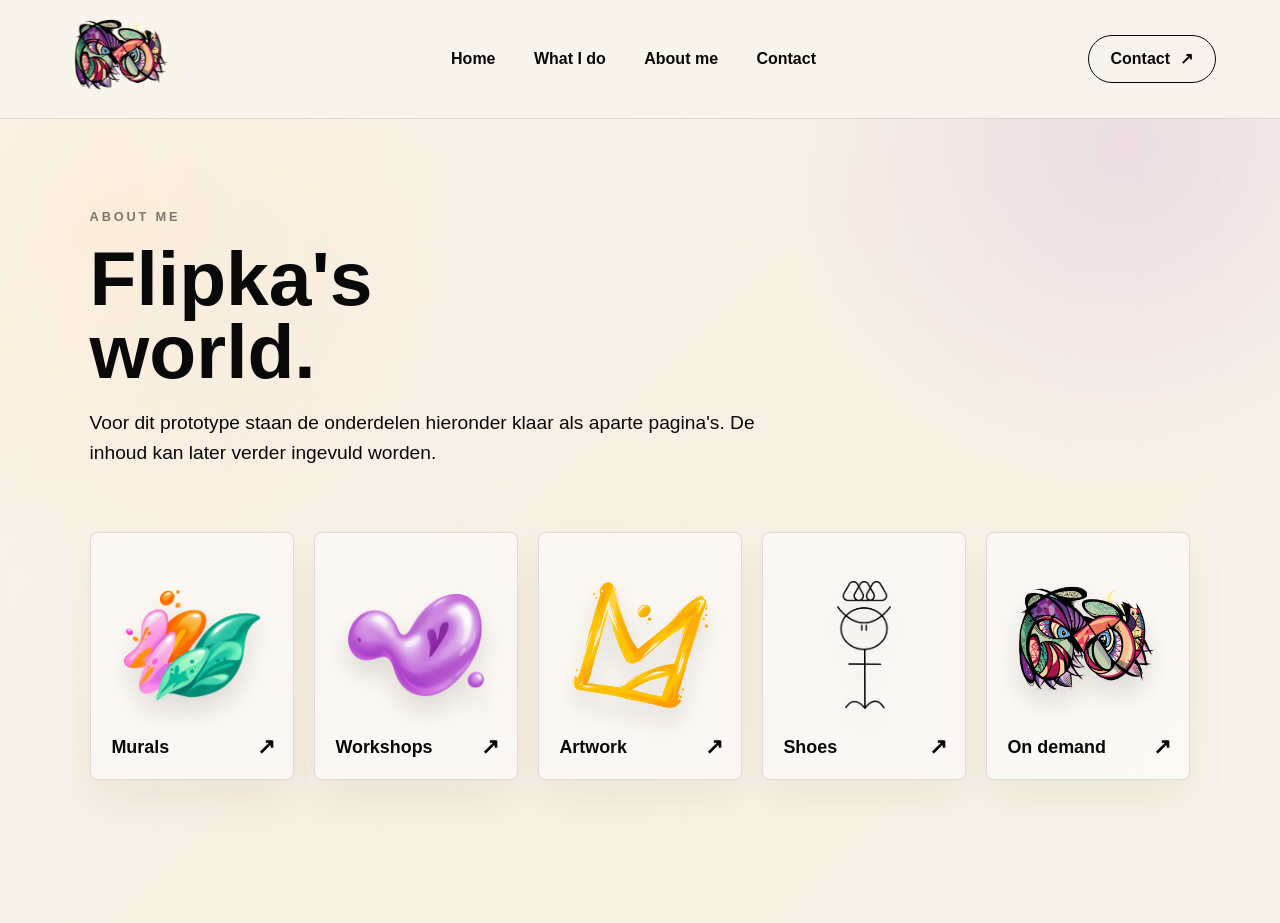
==== about-me.html @ d0bae4b6 "Add service prototype pages" ====
<!doctype html>
<html lang="en">
  <head>
    <meta charset="utf-8">
    <meta name="viewport" content="width=device-width, initial-scale=1">
    <title>About me | Flipka</title>
    <link rel="stylesheet" href="styles.css?v=20261005-header-scroll">
  </head>
  <body>
    <header class="site-header">
      <a class="brand" href="index.html" aria-label="Flipka home">
        <img src="assets/flipka-logo-color.png" alt="Flipka">
      </a>
      <button class="menu-toggle" type="button" aria-label="Open navigation" aria-expanded="false">
        <span></span>
        <span></span>
      </button>
      <nav class="main-nav" aria-label="Primary navigation">
        <a href="index.html">Home</a>
        <a href="what-i-do.html">What I do</a>
        <a href="about-me.html">About me</a>
        <a href="contact.html">Contact</a>
      </nav>
      <a class="header-cta" href="contact.html">Contact <span aria-hidden="true">↗</span></a>
    </header>

    <main class="subpage">
      <section class="subpage-hero">
        <p class="eyebrow">About me</p>
        <h1>Flipka's world.</h1>
        <p>Voor dit prototype staan de onderdelen hieronder klaar als aparte pagina's. De inhoud kan later verder ingevuld worden.</p>
      </section>

      <section class="link-grid" aria-label="Flipka pages">
        <a class="link-card" href="murals.html">
          <img src="assets/icon-murals-trim.png" alt="">
          <span>Murals</span>
          <b aria-hidden="true">↗</b>
        </a>
        <a class="link-card" href="workshops.html">
          <img src="assets/icon-workshops-trim.png" alt="">
          <span>Workshops</span>
          <b aria-hidden="true">↗</b>
        </a>
        <a class="link-card" href="artwork.html">
          <img src="assets/icon-artwork-trim.png" alt="">
          <span>Artwork</span>
          <b aria-hidden="true">↗</b>
        </a>
        <a class="link-card" href="shoes.html">
          <img src="assets/flipka-character.png" alt="">
          <span>Shoes</span>
          <b aria-hidden="true">↗</b>
        </a>
        <a class="link-card" href="on-demand.html">
          <img src="assets/flipka-artwork.png" alt="">
          <span>On demand</span>
          <b aria-hidden="true">↗</b>
        </a>
      </section>
    </main>

    <script src="script.js?v=20261005-header-scroll"></script>
  </body>
</html>
---- styles.css ----
:root {
  --ink: #090909;
  --paper: #f6efe4;
  --paper-strong: #fffaf1;
  --line: rgba(9, 9, 9, 0.12);
  --blue: #0756d9;
  --pink: #ed2168;
  --purple: #a65dd4;
  --green: #13b792;
  --orange: #ff8a00;
  --yellow: #ffc400;
  --shadow: 0 24px 70px rgba(17, 12, 7, 0.14);
}

* {
  box-sizing: border-box;
}

html {
  scroll-behavior: smooth;
}

body {
  margin: 0;
  color: var(--ink);
  font-family: Inter, Arial, sans-serif;
  background:
    radial-gradient(circle at 8% 24%, rgba(255, 138, 0, 0.1), transparent 24rem),
    radial-gradient(circle at 88% 16%, rgba(166, 93, 212, 0.12), transparent 21rem),
    linear-gradient(135deg, #fbf7ee 0%, var(--paper) 48%, #f8f3e8 100%);
}

body::before {
  content: "";
  position: fixed;
  inset: 0;
  pointer-events: none;
  opacity: 0.42;
  background-image:
    linear-gradient(120deg, rgba(255, 255, 255, 0.68), transparent 32%),
    repeating-linear-gradient(90deg, rgba(9, 9, 9, 0.018) 0 1px, transparent 1px 76px);
  z-index: -1;
}

a {
  color: inherit;
  text-decoration: none;
}

img {
  display: block;
  max-width: 100%;
}

.site-header {
  position: sticky;
  top: 0;
  z-index: 20;
  display: grid;
  grid-template-columns: auto 1fr auto;
  align-items: center;
  gap: 2rem;
  padding: 1rem clamp(1rem, 5vw, 8rem);
  background: rgba(250, 245, 236, 0.88);
  border-bottom: 1px solid var(--line);
  backdrop-filter: blur(18px);
  will-change: padding, background, box-shadow;
  transition: padding 360ms cubic-bezier(0.22, 1, 0.36, 1), background 360ms ease, box-shadow 360ms ease;
}

.brand img {
  width: clamp(7rem, 9vw, 9.5rem);
  aspect-ratio: 4 / 3;
  object-fit: contain;
  transform-origin: left center;
  will-change: transform;
  transition: transform 360ms cubic-bezier(0.22, 1, 0.36, 1);
}

.site-header.is-scrolled {
  padding-top: 0.45rem;
  padding-bottom: 0.45rem;
  background: rgba(250, 245, 236, 0.94);
  box-shadow: 0 10px 35px rgba(9, 9, 9, 0.08);
}

.site-header.is-scrolled .brand img {
  transform: scale(0.68);
}

.main-nav {
  display: flex;
  justify-content: center;
  gap: clamp(1rem, 3vw, 3rem);
  font-weight: 600;
}

.main-nav a,
.header-cta {
  transition: transform 180ms ease, color 180ms ease, background 180ms ease;
}

.main-nav a:hover {
  color: var(--pink);
  transform: translateY(-1px);
}

.header-cta,
.button {
  display: inline-flex;
  align-items: center;
  justify-content: center;
  gap: 0.65rem;
  min-height: 3rem;
  padding: 0.85rem 1.35rem;
  border: 1px solid var(--ink);
  border-radius: 999px;
  font-weight: 700;
  line-height: 1;
}

.header-cta:hover,
.button:hover {
  transform: translateY(-2px);
}

.menu-toggle {
  display: none;
}

.hero {
  position: relative;
  display: grid;
  grid-template-columns: minmax(22rem, 0.82fr) minmax(28rem, 1.18fr);
  align-items: center;
  min-height: calc(100vh - 5.1rem);
  overflow: hidden;
  padding: clamp(2rem, 5vw, 5rem) clamp(1rem, 7vw, 8rem) clamp(3rem, 5vw, 5rem);
}

.hero::after {
  content: "";
  position: absolute;
  right: -8vw;
  bottom: -7vw;
  width: 38vw;
  height: 38vw;
  min-width: 19rem;
  min-height: 19rem;
  border: 1.4rem solid rgba(255, 255, 255, 0.72);
  border-left-color: transparent;
  border-radius: 50%;
  transform: rotate(24deg);
}

.hero-copy {
  position: relative;
  z-index: 2;
  max-width: 43rem;
}

.eyebrow {
  margin: 0 0 1.1rem;
  color: rgba(9, 9, 9, 0.52);
  font-size: 0.8rem;
  font-weight: 800;
  letter-spacing: 0.22em;
  text-transform: uppercase;
}

h1,
h2 {
  margin: 0;
  font-weight: 900;
  letter-spacing: 0;
  line-height: 0.96;
}

h1 {
  max-width: 16ch;
  font-size: clamp(3.8rem, 6vw, 6.25rem);
}

h2 {
  font-size: clamp(2.4rem, 4.3vw, 5rem);
}

.hero-text,
.section-intro p,
.newsletter p,
.site-footer p {
  font-size: clamp(1rem, 1.5vw, 1.25rem);
  line-height: 1.55;
}

.hero-text {
  max-width: 36rem;
  margin: 1.2rem 0 1.45rem;
}

.hero-actions {
  display: flex;
  flex-wrap: wrap;
  gap: 0.8rem;
}

.button-dark {
  color: white;
  background: var(--ink);
  box-shadow: 0 18px 32px rgba(9, 9, 9, 0.18);
}

.button-light {
  background: rgba(255, 255, 255, 0.64);
}

.hero-stage {
  position: relative;
  z-index: 1;
  min-height: min(45rem, 64vw);
}

.hero-photo {
  position: absolute;
  top: 50%;
  right: -8vw;
  width: min(62vw, 64rem);
  height: min(43vw, 42rem);
  object-fit: cover;
  object-position: 50% 45%;
  transform: translateY(-50%) rotate(-2deg);
  border-radius: 0.45rem;
  box-shadow: var(--shadow);
  clip-path: polygon(6% 0, 100% 0, 100% 95%, 0 100%, 0 12%);
}

.hero-art {
  position: absolute;
  right: min(6vw, 5rem);
  top: -1rem;
  width: clamp(9rem, 18vw, 20rem);
  filter: drop-shadow(0 18px 18px rgba(9, 9, 9, 0.13));
  transform: rotate(8deg);
}

.hero-badge {
  position: absolute;
  right: 2vw;
  bottom: 0;
  color: rgba(9, 9, 9, 0.16);
  font-size: clamp(2rem, 4vw, 4.5rem);
  font-weight: 900;
  line-height: 0.94;
  text-transform: uppercase;
  transform: rotate(-12deg);
}

.paint {
  position: absolute;
  z-index: 0;
  pointer-events: none;
  filter: saturate(1.1);
}

.paint-orange {
  left: -6rem;
  top: 38%;
  width: 13rem;
  height: 13rem;
  background: var(--orange);
  border-radius: 66% 34% 52% 48%;
  transform: rotate(28deg);
}

.paint-purple {
  right: 46%;
  top: 12%;
  width: 9rem;
  height: 6rem;
  background: radial-gradient(circle at 30% 30%, #ecc1ff, var(--purple) 64%);
  border-radius: 59% 41% 65% 35%;
  transform: rotate(-24deg);
  box-shadow: 1.2rem 4rem 0 -3rem var(--purple);
}

.paint-green {
  left: 1rem;
  bottom: 2rem;
  width: 16rem;
  height: 8rem;
  background: linear-gradient(135deg, #20d4ac, var(--green));
  border-radius: 80% 20% 100% 0;
  transform: rotate(15deg);
}

.services {
  display: grid;
  grid-template-columns: minmax(17rem, 0.72fr) 1fr;
  gap: clamp(2rem, 6vw, 6rem);
  padding: clamp(4rem, 8vw, 7rem) clamp(1rem, 7vw, 8rem);
}

.section-intro {
  max-width: 38rem;
}

.section-intro p {
  margin: 1.3rem 0 0;
}

.service-grid {
  display: grid;
  grid-template-columns: repeat(3, minmax(0, 1fr));
  gap: 1.5rem;
  align-items: end;
}

.service-card {
  position: relative;
  display: grid;
  grid-template-rows: 1fr auto;
  min-height: 17.5rem;
  padding: 1.6rem;
  overflow: hidden;
  background: rgba(255, 255, 255, 0.46);
  border: 1px solid var(--line);
  border-radius: 0.5rem;
  box-shadow: 0 20px 42px rgba(68, 44, 20, 0.06);
  transition: transform 180ms ease, box-shadow 180ms ease;
}

.service-card:hover {
  transform: translateY(-6px) rotate(-1deg);
  box-shadow: var(--shadow);
}

.service-card span:last-of-type {
  display: block;
  padding-right: 2rem;
  font-size: 1.28rem;
  font-weight: 900;
}

.service-card b {
  position: absolute;
  right: 1.35rem;
  bottom: 1.35rem;
  font-size: 1.55rem;
}

.card-art {
  display: block;
  align-self: center;
  justify-self: center;
  width: min(11rem, 88%);
  height: 9.4rem;
  object-fit: contain;
  filter: drop-shadow(0 16px 12px rgba(9, 9, 9, 0.12));
  transition: transform 180ms ease;
}

.service-card:hover .card-art {
  transform: rotate(-4deg) scale(1.05);
}

.portfolio-strip {
  display: grid;
  grid-template-columns: repeat(3, 1fr);
  gap: 1rem;
  padding: 0 clamp(1rem, 7vw, 8rem) clamp(4rem, 7vw, 6rem);
}

.portfolio-strip img {
  width: 100%;
  aspect-ratio: 1.25;
  object-fit: cover;
  border-radius: 0.5rem;
  box-shadow: 0 18px 45px rgba(9, 9, 9, 0.1);
}

.newsletter {
  position: relative;
  display: grid;
  grid-template-columns: auto 1fr auto;
  align-items: center;
  gap: clamp(1.5rem, 4vw, 4rem);
  margin: 0 clamp(1rem, 7vw, 8rem) clamp(4rem, 7vw, 7rem);
  padding: clamp(1.5rem, 4vw, 3rem);
  background: var(--ink);
  color: white;
  border-radius: 0.5rem;
  overflow: hidden;
}

.newsletter img {
  width: clamp(6.5rem, 12vw, 11rem);
}

.newsletter .eyebrow {
  color: rgba(255, 255, 255, 0.52);
}

.newsletter h2 {
  font-size: clamp(2rem, 3vw, 3.7rem);
}

.newsletter p {
  max-width: 42rem;
}

.newsletter .button {
  border-color: white;
  background: white;
  color: var(--ink);
}

.site-footer {
  display: grid;
  grid-template-columns: 1fr 1fr;
  gap: 2rem;
  padding: 2.2rem clamp(1rem, 7vw, 8rem);
  border-top: 1px solid var(--line);
}

.site-footer strong {
  font-size: 1.15rem;
}

.site-footer p {
  margin: 0.5rem 0 0;
}

.subpage {
  min-height: calc(100vh - 6rem);
  padding: clamp(3rem, 7vw, 7rem) clamp(1rem, 7vw, 8rem);
}

.subpage-hero {
  max-width: 54rem;
  margin-bottom: clamp(2rem, 5vw, 4rem);
}

.subpage-hero h1 {
  max-width: 12ch;
}

.subpage-hero p:last-child {
  max-width: 42rem;
  font-size: clamp(1rem, 1.5vw, 1.22rem);
  line-height: 1.55;
}

.link-grid {
  display: grid;
  grid-template-columns: repeat(5, minmax(0, 1fr));
  gap: 1.2rem;
}

.link-card {
  position: relative;
  display: grid;
  grid-template-rows: 1fr auto;
  min-height: 15.5rem;
  padding: 1.3rem;
  background: rgba(255, 255, 255, 0.52);
  border: 1px solid var(--line);
  border-radius: 0.5rem;
  box-shadow: 0 20px 42px rgba(68, 44, 20, 0.06);
  transition: transform 180ms ease, box-shadow 180ms ease;
}

.link-card:hover {
  transform: translateY(-5px);
  box-shadow: var(--shadow);
}

.link-card img {
  align-self: center;
  justify-self: center;
  width: min(9rem, 86%);
  height: 8rem;
  object-fit: contain;
  filter: drop-shadow(0 14px 12px rgba(9, 9, 9, 0.12));
}

.link-card span {
  display: block;
  padding-right: 2rem;
  font-size: 1.12rem;
  font-weight: 900;
}

.link-card b {
  position: absolute;
  right: 1.15rem;
  bottom: 1.15rem;
  font-size: 1.35rem;
}

.maintenance-page {
  min-height: 100vh;
  display: grid;
  place-items: center;
  padding: 1rem;
}

.maintenance-card {
  max-width: 42rem;
  padding: clamp(2rem, 6vw, 4rem);
  background: rgba(255, 255, 255, 0.68);
  border: 1px solid var(--line);
  border-radius: 0.5rem;
  box-shadow: var(--shadow);
  text-align: center;
}

.maintenance-card img {
  width: 12rem;
  aspect-ratio: 4 / 3;
  object-fit: contain;
  margin: 0 auto 2rem;
}

.maintenance-card h1 {
  max-width: none;
  font-size: clamp(3rem, 8vw, 6rem);
}

.maintenance-card p {
  font-size: 1.15rem;
  line-height: 1.55;
}

@media (max-width: 960px) {
  .site-header {
    grid-template-columns: auto auto;
  }

  .menu-toggle {
    display: inline-grid;
    gap: 0.35rem;
    justify-self: end;
    width: 3rem;
    height: 3rem;
    place-content: center;
    background: transparent;
    border: 1px solid var(--ink);
    border-radius: 50%;
  }

  .menu-toggle span {
    width: 1.15rem;
    height: 0.12rem;
    background: var(--ink);
  }

  .main-nav,
  .header-cta {
    display: none;
  }

  .site-header.nav-open .main-nav {
    display: grid;
    grid-column: 1 / -1;
    justify-content: stretch;
    gap: 0;
    padding-top: 1rem;
  }

  .site-header.nav-open .main-nav a {
    padding: 1rem 0;
    border-top: 1px solid var(--line);
  }

  .hero {
    grid-template-columns: 1fr;
    gap: 2rem;
    min-height: auto;
  }

  .hero-stage {
    min-height: 30rem;
  }

  .hero-photo {
    right: -3rem;
    width: calc(100vw - 2rem);
    height: 28rem;
  }

  .hero-art {
    left: 0;
    right: auto;
    top: -1rem;
  }

  .services {
    grid-template-columns: 1fr;
  }

  .service-grid,
  .link-grid,
  .portfolio-strip,
  .newsletter,
  .site-footer {
    grid-template-columns: 1fr;
  }
}

@media (max-width: 620px) {
  .hero {
    padding-top: 2.2rem;
  }

  h1 {
    font-size: clamp(3.3rem, 18vw, 4.8rem);
  }

  .hero-actions {
    align-items: stretch;
    flex-direction: column;
  }

  .button {
    width: 100%;
  }

  .hero-stage {
    min-height: 24rem;
  }

  .hero-photo {
    height: 22rem;
  }

  .hero-badge {
    display: none;
  }

  .service-grid {
    gap: 1rem;
  }

  .service-card {
    min-height: 13rem;
  }

  .link-card {
    min-height: 13rem;
  }
}
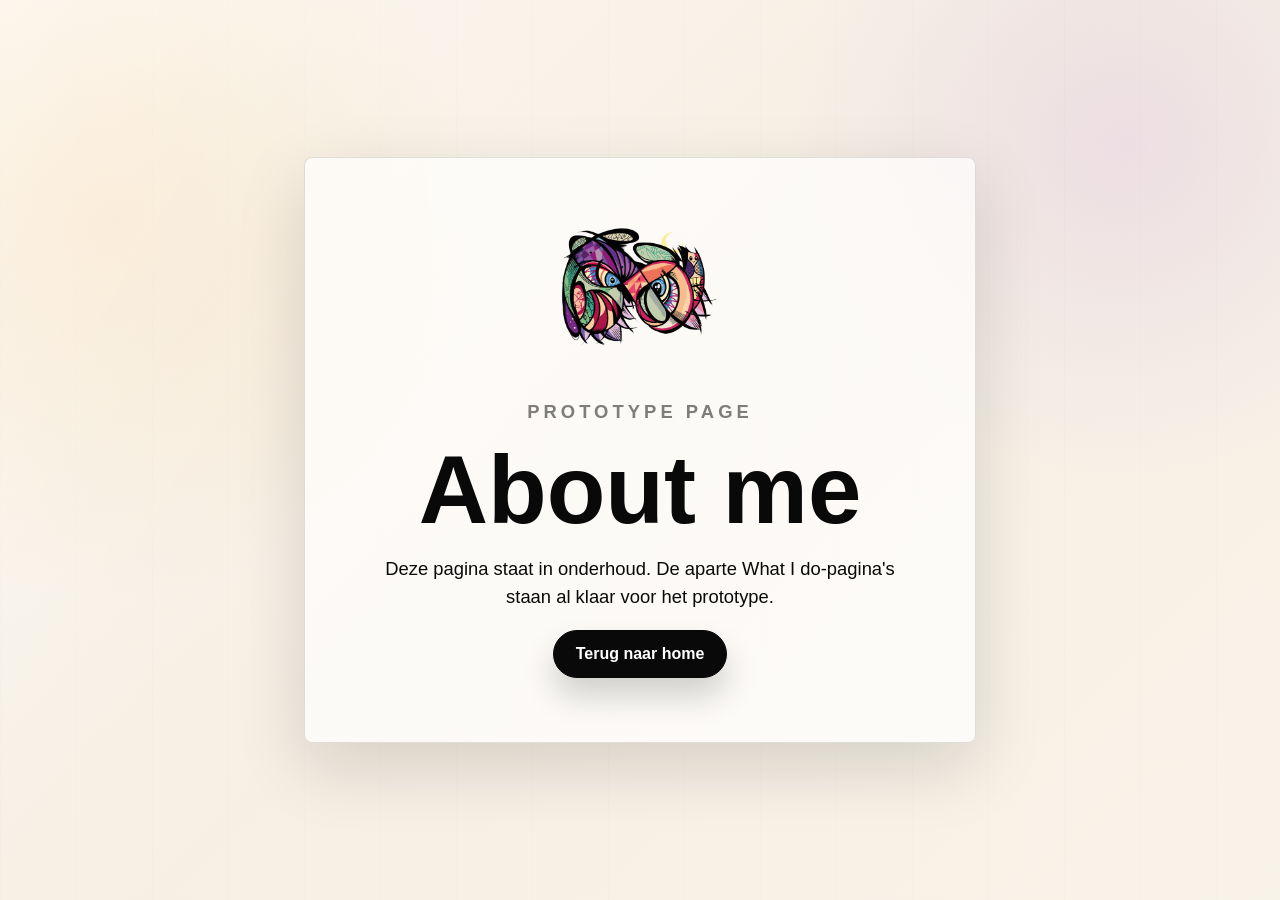
==== commit d15467cf: "Move service overview to What I do" ====
--- a/about-me.html
+++ b/about-me.html
@@ -6,60 +6,13 @@
     <title>About me | Flipka</title>
     <link rel="stylesheet" href="styles.css?v=20261005-header-scroll">
   </head>
-  <body>
-    <header class="site-header">
-      <a class="brand" href="index.html" aria-label="Flipka home">
-        <img src="assets/flipka-logo-color.png" alt="Flipka">
-      </a>
-      <button class="menu-toggle" type="button" aria-label="Open navigation" aria-expanded="false">
-        <span></span>
-        <span></span>
-      </button>
-      <nav class="main-nav" aria-label="Primary navigation">
-        <a href="index.html">Home</a>
-        <a href="what-i-do.html">What I do</a>
-        <a href="about-me.html">About me</a>
-        <a href="contact.html">Contact</a>
-      </nav>
-      <a class="header-cta" href="contact.html">Contact <span aria-hidden="true">↗</span></a>
-    </header>
-
-    <main class="subpage">
-      <section class="subpage-hero">
-        <p class="eyebrow">About me</p>
-        <h1>Flipka's world.</h1>
-        <p>Voor dit prototype staan de onderdelen hieronder klaar als aparte pagina's. De inhoud kan later verder ingevuld worden.</p>
-      </section>
-
-      <section class="link-grid" aria-label="Flipka pages">
-        <a class="link-card" href="murals.html">
-          <img src="assets/icon-murals-trim.png" alt="">
-          <span>Murals</span>
-          <b aria-hidden="true">↗</b>
-        </a>
-        <a class="link-card" href="workshops.html">
-          <img src="assets/icon-workshops-trim.png" alt="">
-          <span>Workshops</span>
-          <b aria-hidden="true">↗</b>
-        </a>
-        <a class="link-card" href="artwork.html">
-          <img src="assets/icon-artwork-trim.png" alt="">
-          <span>Artwork</span>
-          <b aria-hidden="true">↗</b>
-        </a>
-        <a class="link-card" href="shoes.html">
-          <img src="assets/flipka-character.png" alt="">
-          <span>Shoes</span>
-          <b aria-hidden="true">↗</b>
-        </a>
-        <a class="link-card" href="on-demand.html">
-          <img src="assets/flipka-artwork.png" alt="">
-          <span>On demand</span>
-          <b aria-hidden="true">↗</b>
-        </a>
-      </section>
+  <body class="maintenance-page">
+    <main class="maintenance-card">
+      <img src="assets/flipka-logo-color.png" alt="Flipka">
+      <p class="eyebrow">Prototype page</p>
+      <h1>About me</h1>
+      <p>Deze pagina staat in onderhoud. De aparte What I do-pagina's staan al klaar voor het prototype.</p>
+      <a class="button button-dark" href="index.html">Terug naar home</a>
     </main>
-
-    <script src="script.js?v=20261005-header-scroll"></script>
   </body>
 </html>
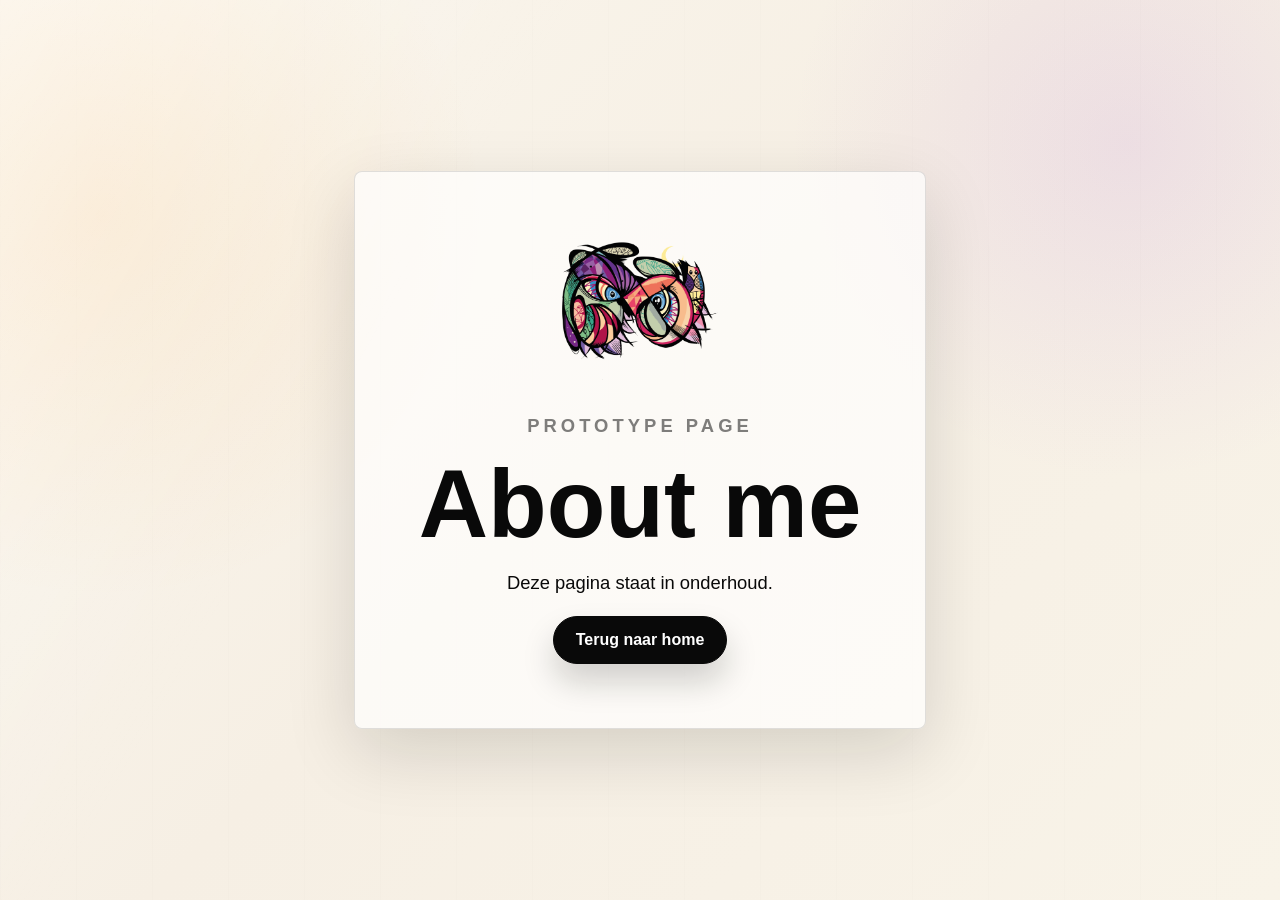
==== commit 92be4656: "Simplify About me maintenance copy" ====
--- a/about-me.html
+++ b/about-me.html
@@ -11,7 +11,7 @@
       <img src="assets/flipka-logo-color.png" alt="Flipka">
       <p class="eyebrow">Prototype page</p>
       <h1>About me</h1>
-      <p>Deze pagina staat in onderhoud. De aparte What I do-pagina's staan al klaar voor het prototype.</p>
+      <p>Deze pagina staat in onderhoud.</p>
       <a class="button button-dark" href="index.html">Terug naar home</a>
     </main>
   </body>
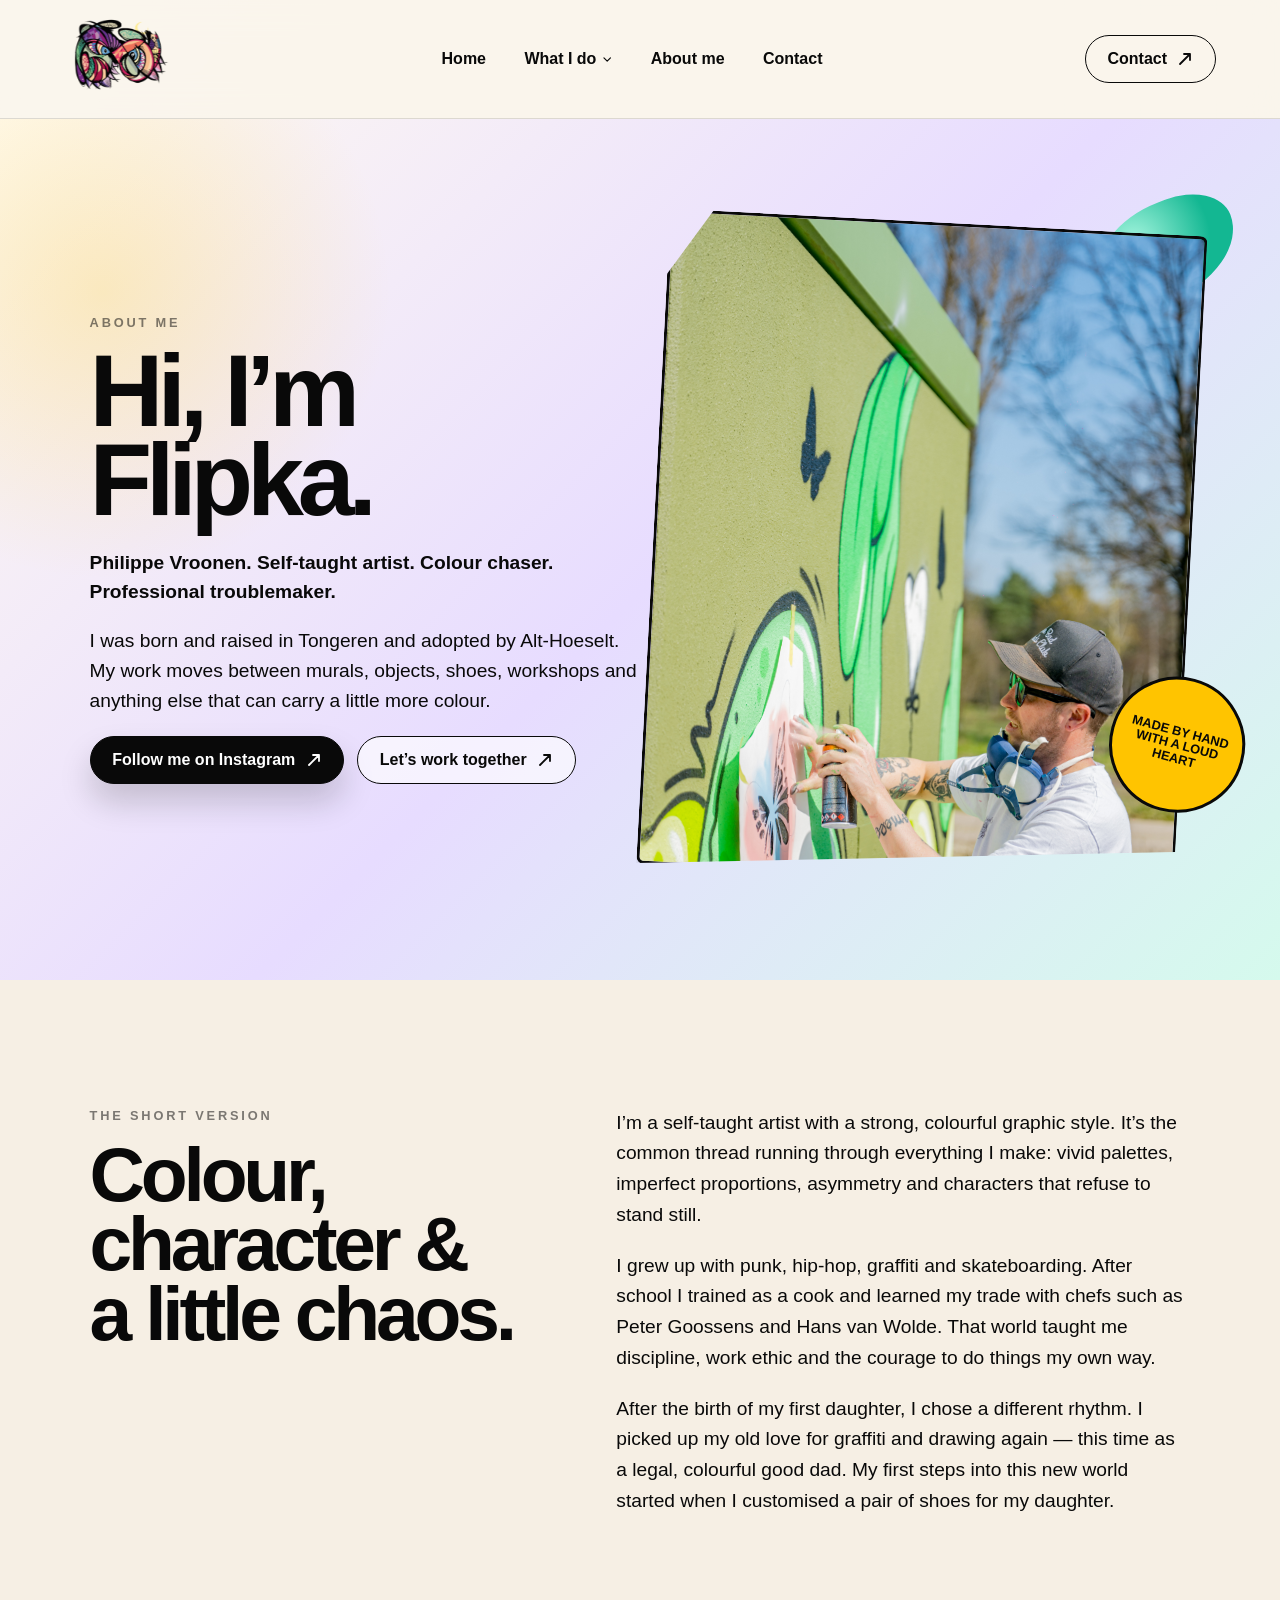
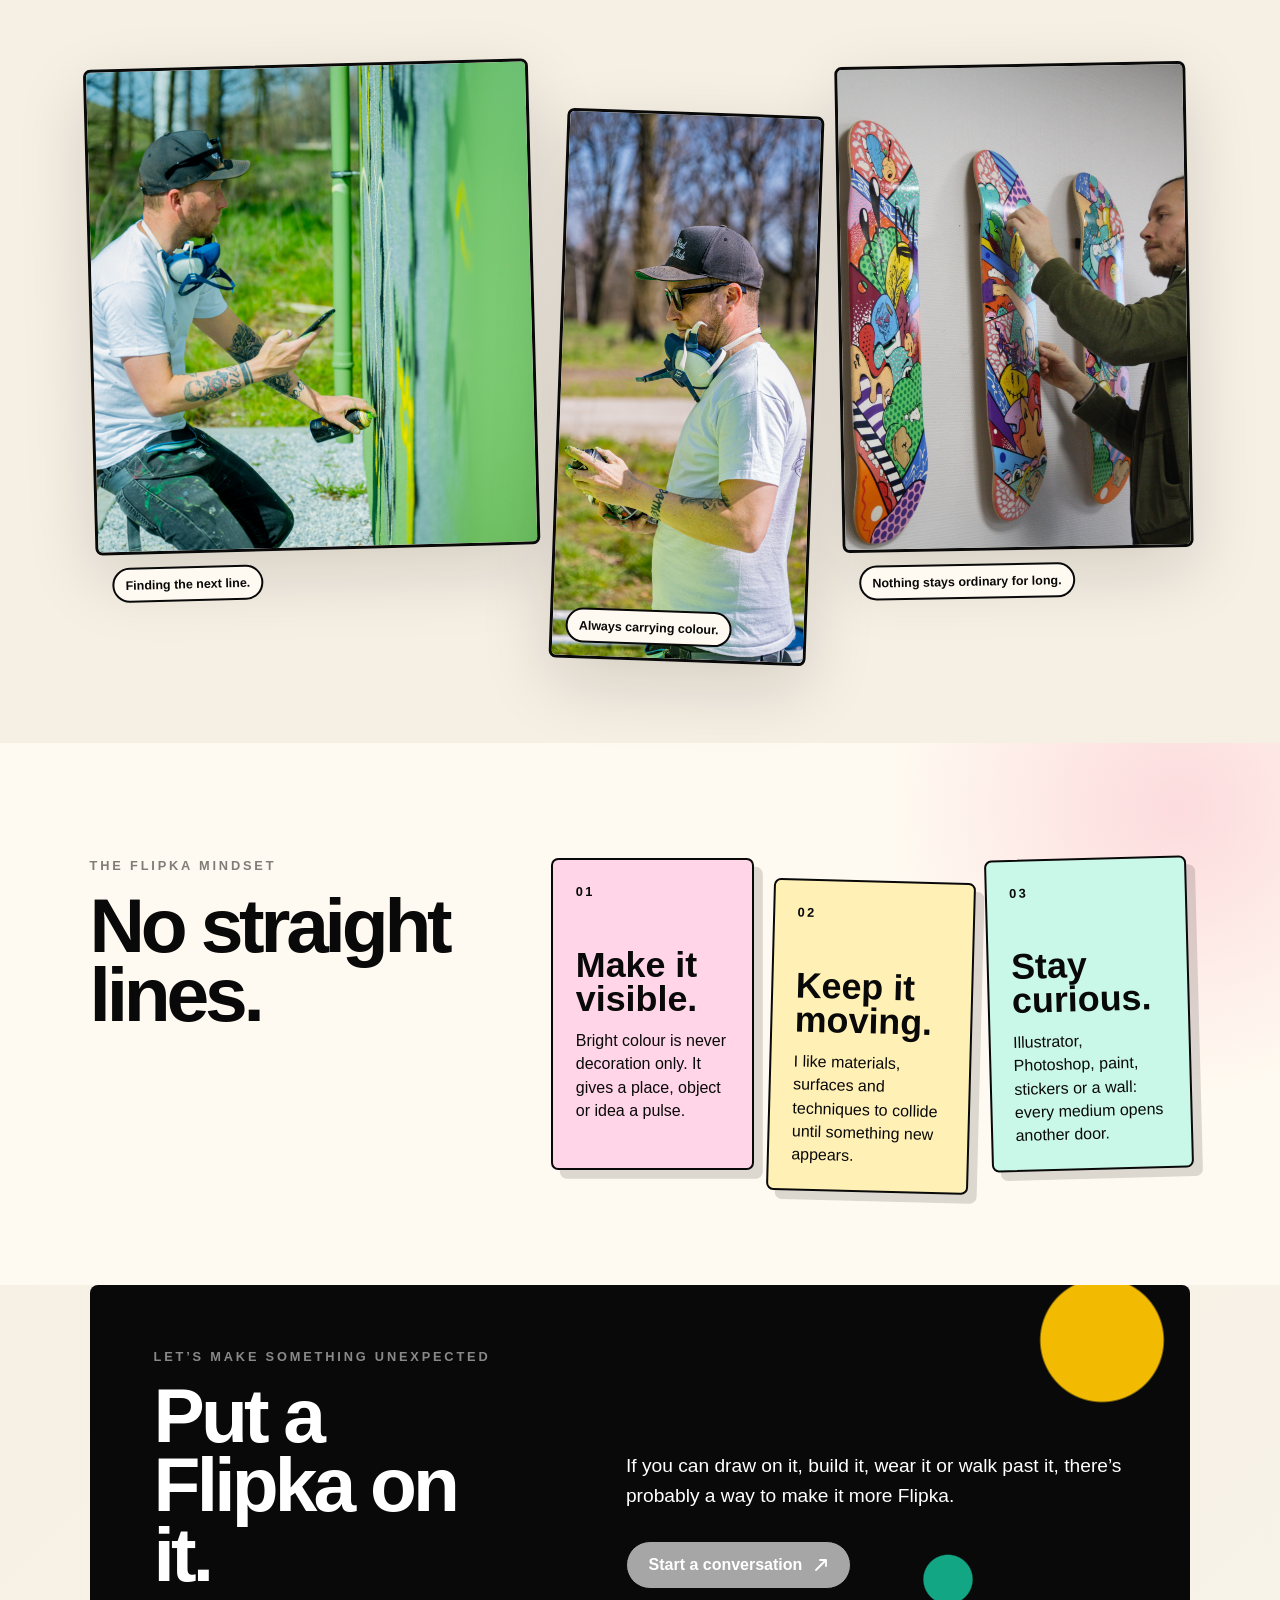
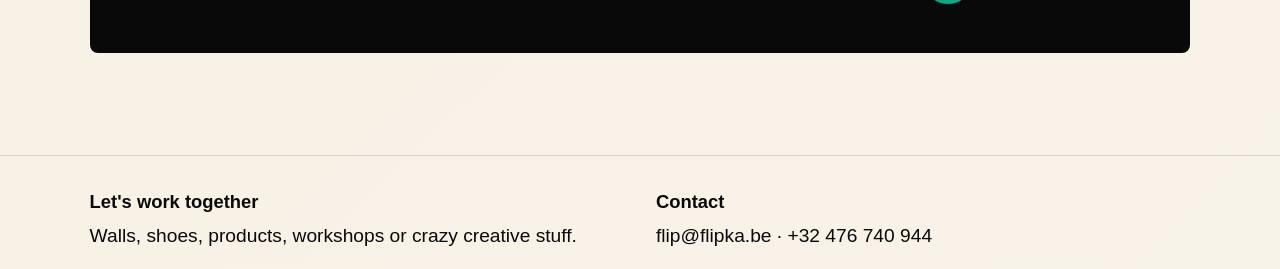
==== commit 683c9e98: "Build Flipka about page" ====
--- a/about-me.html
+++ b/about-me.html
@@ -4,15 +4,130 @@
     <meta charset="utf-8">
     <meta name="viewport" content="width=device-width, initial-scale=1">
     <title>About me | Flipka</title>
-    <link rel="stylesheet" href="styles.css?v=20261005-header-scroll">
+    <link rel="icon" type="image/png" href="assets/flipka-favicon.png">
+    <link rel="stylesheet" href="styles.css?v=20261012-about-1">
   </head>
-  <body class="maintenance-page">
-    <main class="maintenance-card">
-      <img src="assets/flipka-logo-color.png" alt="Flipka">
-      <p class="eyebrow">Prototype page</p>
-      <h1>About me</h1>
-      <p>Deze pagina staat in onderhoud.</p>
-      <a class="button button-dark" href="index.html">Terug naar home</a>
+  <body>
+    <header class="site-header">
+      <a class="brand" href="index.html" aria-label="Flipka home">
+        <img src="assets/flipka-logo-color.png" alt="Flipka">
+      </a>
+      <button class="menu-toggle" type="button" aria-label="Open navigation" aria-expanded="false">
+        <span></span>
+        <span></span>
+      </button>
+      <nav class="main-nav" aria-label="Primary navigation">
+        <a href="index.html">Home</a>
+        <div class="nav-dropdown">
+          <button class="nav-dropdown-toggle" type="button" aria-expanded="false">
+            What I do <svg class="chevron-icon" viewBox="0 0 16 16" aria-hidden="true"><path d="m3 6 5 5 5-5"></path></svg>
+          </button>
+          <div class="nav-dropdown-menu" hidden>
+            <a href="murals.html">Murals</a>
+            <a href="workshops.html">Workshops</a>
+            <a href="artwork.html">Artwork</a>
+            <a href="shoes.html">Shoes</a>
+            <a href="on-demand.html">On demand</a>
+          </div>
+        </div>
+        <a href="about-me.html">About me</a>
+        <a href="contact.html">Contact</a>
+      </nav>
+      <a class="header-cta" href="contact.html">Contact <svg class="arrow-icon" viewBox="0 0 16 16" aria-hidden="true"><path d="M3 13 L13 3 M7 3 L13 3 L13 9"></path></svg></a>
+    </header>
+
+    <main class="about-page">
+      <section class="about-hero" aria-labelledby="about-title">
+        <div class="about-hero-copy">
+          <p class="eyebrow">About me</p>
+          <h1 id="about-title">Hi, I’m Flipka.</h1>
+          <p class="about-hero-lead">Philippe Vroonen. Self-taught artist. Colour chaser. Professional troublemaker.</p>
+          <p>I was born and raised in Tongeren and adopted by Alt-Hoeselt. My work moves between murals, objects, shoes, workshops and anything else that can carry a little more colour.</p>
+          <div class="about-hero-actions">
+            <a class="button button-dark" href="https://www.instagram.com/Flipvroonen/" target="_blank" rel="noreferrer">Follow me on Instagram <svg class="arrow-icon" viewBox="0 0 16 16" aria-hidden="true"><path d="M3 13 L13 3 M7 3 L13 3 L13 9"></path></svg></a>
+            <a class="button button-light" href="contact.html">Let’s work together <svg class="arrow-icon" viewBox="0 0 16 16" aria-hidden="true"><path d="M3 13 L13 3 M7 3 L13 3 L13 9"></path></svg></a>
+          </div>
+        </div>
+        <figure class="about-hero-image">
+          <img src="assets/about-mural-spray.jpg" alt="Flipka painting a colourful mural outdoors">
+          <span class="about-hero-sticker">made by hand<br>with a loud heart</span>
+        </figure>
+      </section>
+
+      <section class="about-story" aria-labelledby="about-story-title">
+        <div class="about-story-heading">
+          <p class="eyebrow">The short version</p>
+          <h2 id="about-story-title">Colour, character &amp; a little chaos.</h2>
+        </div>
+        <div class="about-story-copy">
+          <p>I’m a self-taught artist with a strong, colourful graphic style. It’s the common thread running through everything I make: vivid palettes, imperfect proportions, asymmetry and characters that refuse to stand still.</p>
+          <p>I grew up with punk, hip-hop, graffiti and skateboarding. After school I trained as a cook and learned my trade with chefs such as Peter Goossens and Hans van Wolde. That world taught me discipline, work ethic and the courage to do things my own way.</p>
+          <p>After the birth of my first daughter, I chose a different rhythm. I picked up my old love for graffiti and drawing again — this time as a legal, colourful good dad. My first steps into this new world started when I customised a pair of shoes for my daughter.</p>
+        </div>
+      </section>
+
+      <section class="about-photo-grid" aria-label="Flipka at work">
+        <figure class="about-photo about-photo-detail">
+          <img src="assets/about-mural-detail.jpg" alt="Flipka working on a green mural">
+          <figcaption>Finding the next line.</figcaption>
+        </figure>
+        <figure class="about-photo about-photo-portrait">
+          <img src="assets/about-flipka-portrait.jpg" alt="Portrait of Flipka with spray paint">
+          <figcaption>Always carrying colour.</figcaption>
+        </figure>
+        <figure class="about-photo about-photo-skateboards">
+          <img src="assets/about-skateboards.png" alt="Flipka checking a colourful skateboard installation">
+          <figcaption>Nothing stays ordinary for long.</figcaption>
+        </figure>
+      </section>
+
+      <section class="about-principles" aria-labelledby="about-principles-title">
+        <div class="about-principles-intro">
+          <p class="eyebrow">The Flipka mindset</p>
+          <h2 id="about-principles-title">No straight lines.</h2>
+        </div>
+        <div class="about-principle-grid">
+          <article class="about-principle about-principle-pink">
+            <span>01</span>
+            <h3>Make it visible.</h3>
+            <p>Bright colour is never decoration only. It gives a place, object or idea a pulse.</p>
+          </article>
+          <article class="about-principle about-principle-yellow">
+            <span>02</span>
+            <h3>Keep it moving.</h3>
+            <p>I like materials, surfaces and techniques to collide until something new appears.</p>
+          </article>
+          <article class="about-principle about-principle-green">
+            <span>03</span>
+            <h3>Stay curious.</h3>
+            <p>Illustrator, Photoshop, paint, stickers or a wall: every medium opens another door.</p>
+          </article>
+        </div>
+      </section>
+
+      <section class="about-cta" aria-labelledby="about-cta-title">
+        <div>
+          <p class="eyebrow">Let’s make something unexpected</p>
+          <h2 id="about-cta-title">Put a Flipka on it.</h2>
+        </div>
+        <div class="about-cta-copy">
+          <p>If you can draw on it, build it, wear it or walk past it, there’s probably a way to make it more Flipka.</p>
+          <a class="button button-light" href="contact.html">Start a conversation <svg class="arrow-icon" viewBox="0 0 16 16" aria-hidden="true"><path d="M3 13 L13 3 M7 3 L13 3 L13 9"></path></svg></a>
+        </div>
+      </section>
     </main>
+
+    <footer class="site-footer">
+      <div>
+        <strong>Let's work together</strong>
+        <p>Walls, shoes, products, workshops or crazy creative stuff.</p>
+      </div>
+      <div>
+        <strong>Contact</strong>
+        <p><a href="mailto:flip@flipka.be">flip@flipka.be</a> · +32 476 740 944</p>
+      </div>
+    </footer>
+
+    <script src="script.js?v=20261005-dropdown-hidden"></script>
   </body>
 </html>
--- a/styles.css
+++ b/styles.css
@@ -91,18 +91,108 @@
 .main-nav {
   display: flex;
   justify-content: center;
+  align-items: center;
   gap: clamp(1rem, 3vw, 3rem);
   font-weight: 600;
 }
 
 .main-nav a,
+.nav-dropdown-toggle,
 .header-cta {
   transition: transform 180ms ease, color 180ms ease, background 180ms ease;
 }
 
-.main-nav a:hover {
+.main-nav a:hover,
+.nav-dropdown-toggle:hover {
   color: var(--pink);
   transform: translateY(-1px);
+}
+
+.nav-dropdown {
+  position: relative;
+}
+
+.nav-dropdown-toggle {
+  display: inline-flex;
+  align-items: center;
+  gap: 0.35rem;
+  padding: 0;
+  color: inherit;
+  font: inherit;
+  background: transparent;
+  border: 0;
+  cursor: pointer;
+}
+
+.nav-dropdown-toggle .chevron-icon {
+  width: 0.65rem;
+  height: 0.65rem;
+  transition: transform 200ms ease;
+}
+
+.chevron-icon {
+  fill: none;
+  stroke: currentColor;
+  stroke-width: 1.8;
+  stroke-linecap: round;
+  stroke-linejoin: round;
+}
+
+.nav-dropdown.is-open .nav-dropdown-toggle .chevron-icon {
+  transform: rotate(180deg);
+}
+
+.arrow-icon {
+  display: inline-block;
+  flex: 0 0 1rem;
+  width: 1rem;
+  height: 1rem;
+  overflow: visible;
+  vertical-align: middle;
+  color: currentColor;
+}
+
+.arrow-icon path {
+  fill: none;
+  stroke: currentColor;
+  stroke-width: 1.8;
+  stroke-linecap: round;
+  stroke-linejoin: round;
+}
+
+.nav-dropdown-menu {
+  position: absolute;
+  top: calc(100% + 1rem);
+  left: 50%;
+  display: grid;
+  min-width: 12rem;
+  padding: 0.55rem;
+  background: rgba(255, 250, 241, 0.96);
+  border: 1px solid var(--line);
+  border-radius: 0.45rem;
+  box-shadow: 0 18px 40px rgba(9, 9, 9, 0.12);
+  opacity: 0;
+  pointer-events: none;
+  transform: translate(-50%, -0.35rem);
+  transition: opacity 180ms ease, transform 180ms ease;
+}
+
+.nav-dropdown.is-open .nav-dropdown-menu {
+  opacity: 1;
+  pointer-events: auto;
+  transform: translate(-50%, 0);
+}
+
+.nav-dropdown-menu a {
+  padding: 0.75rem 0.85rem;
+  border-radius: 0.35rem;
+  white-space: nowrap;
+}
+
+.nav-dropdown-menu a:hover {
+  color: var(--ink);
+  background: rgba(237, 33, 104, 0.08);
+  transform: none;
 }
 
 .header-cta,
@@ -138,21 +228,6 @@
   padding: clamp(2rem, 5vw, 5rem) clamp(1rem, 7vw, 8rem) clamp(3rem, 5vw, 5rem);
 }
 
-.hero::after {
-  content: "";
-  position: absolute;
-  right: -8vw;
-  bottom: -7vw;
-  width: 38vw;
-  height: 38vw;
-  min-width: 19rem;
-  min-height: 19rem;
-  border: 1.4rem solid rgba(255, 255, 255, 0.72);
-  border-left-color: transparent;
-  border-radius: 50%;
-  transform: rotate(24deg);
-}
-
 .hero-copy {
   position: relative;
   z-index: 2;
@@ -243,18 +318,6 @@
   transform: rotate(8deg);
 }
 
-.hero-badge {
-  position: absolute;
-  right: 2vw;
-  bottom: 0;
-  color: rgba(9, 9, 9, 0.16);
-  font-size: clamp(2rem, 4vw, 4.5rem);
-  font-weight: 900;
-  line-height: 0.94;
-  text-transform: uppercase;
-  transform: rotate(-12deg);
-}
-
 .paint {
   position: absolute;
   z-index: 0;
@@ -348,6 +411,12 @@
   font-size: 1.55rem;
 }
 
+.service-card .service-arrow {
+  position: absolute;
+  right: 1.35rem;
+  bottom: 1.35rem;
+}
+
 .card-art {
   display: block;
   align-self: center;
@@ -450,6 +519,2372 @@
   line-height: 1.55;
 }
 
+.workshop-page {
+  overflow: visible;
+}
+
+.workshop-banner {
+  position: sticky;
+  top: 0;
+  z-index: 0;
+  width: 100%;
+  height: auto;
+  margin: 0;
+  overflow: hidden;
+  background: #ffffff;
+}
+
+.workshop-banner video {
+  display: block;
+  width: 100%;
+  max-width: none;
+  height: auto;
+  margin-top: calc(-1 * clamp(1rem, 3vw, 2rem));
+  object-fit: contain;
+  object-position: center;
+}
+
+.workshop-hero {
+  position: relative;
+  z-index: 1;
+  display: grid;
+  grid-template-columns: minmax(0, 1.1fr) minmax(16rem, 0.9fr);
+  align-items: center;
+  gap: clamp(2rem, 7vw, 8rem);
+  min-height: clamp(34rem, 70vh, 48rem);
+  padding: clamp(3rem, 8vw, 8rem) clamp(1rem, 7vw, 8rem);
+  background: #ffffff;
+}
+
+.workshop-hero-copy {
+  position: relative;
+  z-index: 1;
+  max-width: 45rem;
+}
+
+.workshop-hero h1 {
+  max-width: 11ch;
+}
+
+.workshop-hero-copy p:not(.eyebrow) {
+  max-width: 38rem;
+  font-size: clamp(1rem, 1.5vw, 1.22rem);
+  line-height: 1.55;
+}
+
+.workshop-hero-copy .workshop-lead {
+  margin-top: 1.5rem;
+  font-weight: 800;
+}
+
+.workshop-hero-copy .button {
+  margin-top: 1rem;
+}
+
+.workshop-hero-note {
+  position: relative;
+  display: grid;
+  place-items: center;
+  width: min(26rem, 100%);
+  aspect-ratio: 1;
+  justify-self: center;
+  color: var(--ink);
+  background: #f6cbff;
+  border-radius: 47% 53% 62% 38% / 43% 48% 52% 57%;
+  box-shadow: 1.8rem 1.5rem 0 -0.7rem #13b792;
+  transform: rotate(8deg);
+}
+
+.workshop-hero-note::before {
+  content: "";
+  position: absolute;
+  inset: 12%;
+  border: 2px solid rgba(9, 9, 9, 0.78);
+  border-radius: 43% 57% 54% 46% / 56% 42% 58% 44%;
+}
+
+.workshop-hero-note img {
+  position: absolute;
+  top: 8%;
+  left: 50%;
+  width: 54%;
+  transform: translateX(-50%) rotate(-8deg);
+  filter: drop-shadow(0 0.8rem 0.6rem rgba(9, 9, 9, 0.14));
+}
+
+.workshop-offer {
+  position: relative;
+  z-index: 1;
+  padding: clamp(4rem, 8vw, 8rem) clamp(1rem, 7vw, 8rem);
+  background: var(--paper);
+}
+
+.workshop-offer > .section-intro {
+  margin-bottom: clamp(2rem, 4vw, 4rem);
+}
+
+.workshop-type-grid {
+  display: grid;
+  grid-template-columns: repeat(3, minmax(0, 1fr));
+  gap: 1rem;
+}
+
+.workshop-type {
+  min-height: 16rem;
+  padding: clamp(1.4rem, 3vw, 2rem);
+  border: 1px solid var(--line);
+  border-radius: 0.5rem;
+  box-shadow: 0 20px 42px rgba(68, 44, 20, 0.07);
+  transition: transform 180ms ease, box-shadow 180ms ease;
+}
+
+.workshop-type:hover {
+  transform: translateY(-5px) rotate(-1deg);
+  box-shadow: var(--shadow);
+}
+
+.workshop-type-pink {
+  background: #ffd5e7;
+}
+
+.workshop-type-green {
+  background: #c9f7e8;
+}
+
+.workshop-type-purple {
+  background: #ead8ff;
+}
+
+.workshop-number {
+  display: block;
+  margin-bottom: 2.7rem;
+  font-size: 0.8rem;
+  font-weight: 900;
+  letter-spacing: 0.18em;
+}
+
+.workshop-type h3 {
+  margin: 0;
+  font-size: clamp(1.5rem, 2.4vw, 2.25rem);
+  line-height: 1;
+}
+
+.workshop-type p {
+  max-width: 22rem;
+  margin: 0.8rem 0 0;
+  line-height: 1.5;
+}
+
+.workshop-gallery {
+  position: relative;
+  overflow: hidden;
+  padding: clamp(4rem, 8vw, 8rem) clamp(1rem, 7vw, 8rem);
+  background:
+    radial-gradient(circle at 8% 20%, rgba(255, 196, 0, 0.2), transparent 18rem),
+    radial-gradient(circle at 92% 55%, rgba(237, 33, 104, 0.14), transparent 22rem),
+    linear-gradient(135deg, #fbf7ee 0%, var(--paper) 100%);
+}
+
+.workshop-gallery::before,
+.workshop-gallery::after {
+  position: absolute;
+  z-index: 0;
+  border-radius: 50%;
+  content: "";
+  pointer-events: none;
+}
+
+.workshop-gallery::before {
+  top: 10rem;
+  right: -2.5rem;
+  width: 7rem;
+  height: 7rem;
+  background: var(--green);
+  opacity: 0.82;
+}
+
+.workshop-gallery::after {
+  bottom: 6rem;
+  left: -2rem;
+  width: 5.5rem;
+  height: 5.5rem;
+  background: var(--purple);
+  opacity: 0.8;
+}
+
+.workshop-gallery-intro,
+.workshop-gallery-grid {
+  position: relative;
+  z-index: 1;
+}
+
+.workshop-gallery-intro {
+  max-width: 39rem;
+  margin-bottom: clamp(2.5rem, 5vw, 5rem);
+}
+
+.workshop-gallery-intro h2 {
+  max-width: 12ch;
+  margin: 0;
+  font-size: clamp(2.8rem, 7vw, 6.4rem);
+  line-height: 0.9;
+  letter-spacing: -0.055em;
+}
+
+.workshop-gallery-intro > p:last-child {
+  max-width: 30rem;
+  margin: 1.25rem 0 0;
+  font-size: clamp(1rem, 1.5vw, 1.2rem);
+  line-height: 1.55;
+}
+
+.workshop-gallery-grid {
+  display: grid;
+  grid-template-columns: repeat(12, minmax(0, 1fr));
+  gap: clamp(1rem, 2.2vw, 2rem);
+  align-items: start;
+}
+
+.workshop-gallery-card {
+  position: relative;
+  grid-column: span 7;
+  margin: 0;
+  padding: clamp(0.55rem, 1.2vw, 0.85rem);
+  overflow: hidden;
+  border: 1px solid rgba(9, 9, 9, 0.14);
+  border-radius: 0.55rem;
+  background: var(--paper-strong);
+  box-shadow: 0 22px 45px rgba(68, 44, 20, 0.12);
+  transform: rotate(-1.2deg);
+  transition: transform 220ms ease, box-shadow 220ms ease;
+}
+
+.workshop-gallery-card:nth-child(2) {
+  grid-column: span 5;
+  transform: rotate(1.5deg);
+}
+
+.workshop-gallery-card:nth-child(3) {
+  grid-column: 3 / span 7;
+  transform: rotate(-1.8deg);
+}
+
+.workshop-gallery-card:hover,
+.workshop-gallery-card:focus-within {
+  z-index: 2;
+  box-shadow: var(--shadow);
+  transform: translateY(-0.45rem) rotate(0deg);
+}
+
+.workshop-gallery-index {
+  position: absolute;
+  top: 1rem;
+  right: 1rem;
+  z-index: 2;
+  display: grid;
+  width: 1.65rem;
+  height: 1.65rem;
+  place-items: center;
+  border-radius: 50%;
+  background: var(--pink);
+  color: var(--ink);
+  font-size: 0.65rem;
+  font-weight: 900;
+  letter-spacing: 0.04em;
+}
+
+.workshop-gallery-card:nth-child(2) .workshop-gallery-index {
+  background: var(--yellow);
+}
+
+.workshop-gallery-card:nth-child(3) .workshop-gallery-index {
+  background: var(--blue);
+}
+
+.workshop-gallery-card img {
+  display: block;
+  width: 100%;
+  height: clamp(15rem, 31vw, 28rem);
+  aspect-ratio: 4 / 3;
+  object-fit: cover;
+  border-radius: 0.25rem;
+  background: #111827;
+}
+
+.workshop-gallery-card figcaption {
+  padding: 0.75rem 0.2rem 0.1rem;
+  color: var(--muted);
+  font-size: 0.74rem;
+  font-weight: 800;
+  letter-spacing: 0.08em;
+  text-transform: uppercase;
+}
+
+.workshop-posca {
+  position: relative;
+  z-index: 1;
+  display: grid;
+  grid-template-columns: minmax(0, 0.85fr) minmax(0, 1.15fr);
+  gap: clamp(2rem, 8vw, 8rem);
+  margin: 0 clamp(1rem, 7vw, 8rem) clamp(4rem, 8vw, 8rem);
+  padding: clamp(2rem, 5vw, 5rem);
+  color: white;
+  background: var(--ink);
+  border-radius: 0.5rem;
+  overflow: hidden;
+}
+
+.workshop-page + .site-footer {
+  position: relative;
+  z-index: 1;
+  background: var(--paper);
+}
+
+.workshop-posca h2 {
+  max-width: 8ch;
+}
+
+.workshop-posca .eyebrow {
+  color: rgba(255, 255, 255, 0.52);
+}
+
+.workshop-posca-copy {
+  max-width: 39rem;
+}
+
+.workshop-posca-copy p {
+  font-size: clamp(1rem, 1.5vw, 1.2rem);
+  line-height: 1.55;
+}
+
+.workshop-posca .button {
+  margin-top: 0.7rem;
+}
+
+.workshop-posca .text-link {
+  text-decoration: underline;
+  text-underline-offset: 0.2em;
+}
+
+.shoes-page {
+  overflow: hidden;
+}
+
+.shoes-hero {
+  position: relative;
+  display: grid;
+  grid-template-columns: minmax(0, 1.05fr) minmax(20rem, 0.95fr);
+  align-items: center;
+  gap: clamp(2rem, 7vw, 8rem);
+  min-height: clamp(39rem, 78vh, 54rem);
+  padding: clamp(3rem, 8vw, 8rem) clamp(1rem, 7vw, 8rem);
+  overflow: hidden;
+  background:
+    radial-gradient(circle at 8% 20%, rgba(255, 196, 0, 0.2), transparent 19rem),
+    linear-gradient(135deg, #fffaf1 0%, #f5e9ff 54%, #dcfbf2 100%);
+}
+
+.shoes-hero::before {
+  position: absolute;
+  top: -5rem;
+  right: 14%;
+  width: 10rem;
+  height: 10rem;
+  border-radius: 50%;
+  background: var(--pink);
+  content: "";
+  opacity: 0.9;
+}
+
+.shoes-hero-copy,
+.shoes-hero-art {
+  position: relative;
+  z-index: 1;
+}
+
+.shoes-hero-copy {
+  max-width: 44rem;
+}
+
+.shoes-hero h1 {
+  max-width: 9ch;
+  font-size: clamp(3.8rem, 8vw, 8rem);
+  line-height: 0.86;
+  letter-spacing: -0.06em;
+}
+
+.shoes-hero-copy p:not(.eyebrow) {
+  max-width: 38rem;
+  font-size: clamp(1rem, 1.5vw, 1.22rem);
+  line-height: 1.55;
+}
+
+.shoes-hero-copy .shoes-lead {
+  margin-top: 1.5rem;
+  font-weight: 800;
+}
+
+.shoes-hero-copy .button {
+  margin-top: 1rem;
+}
+
+.shoes-hero-art {
+  min-height: clamp(22rem, 42vw, 35rem);
+  border: 1px solid rgba(9, 9, 9, 0.14);
+  border-radius: 47% 53% 58% 42% / 42% 44% 56% 58%;
+  background:
+    radial-gradient(circle at 26% 25%, rgba(255, 255, 255, 0.82) 0 0.45rem, transparent 0.5rem),
+    radial-gradient(circle at 75% 70%, rgba(255, 255, 255, 0.7) 0 0.8rem, transparent 0.86rem),
+    radial-gradient(circle at 78% 20%, rgba(255, 196, 0, 0.95) 0 2.4rem, transparent 2.5rem),
+    linear-gradient(145deg, #ffd0e6 0%, #ead8ff 52%, #c9f7e8 100%);
+  box-shadow: 1.3rem 1.3rem 0 -0.3rem var(--green), 0 24px 55px rgba(68, 44, 20, 0.14);
+  transform: rotate(5deg);
+}
+
+.shoes-hero-art::before,
+.shoes-hero-art::after {
+  position: absolute;
+  content: "";
+  pointer-events: none;
+}
+
+.shoes-hero-art::before {
+  top: 13%;
+  left: 8%;
+  width: 5rem;
+  height: 1.2rem;
+  border-radius: 1rem;
+  background: var(--blue);
+  transform: rotate(-24deg);
+}
+
+.shoes-hero-art::after {
+  right: 9%;
+  bottom: 13%;
+  width: 4.5rem;
+  height: 4.5rem;
+  border: 0.9rem solid var(--pink);
+  border-radius: 50%;
+}
+
+.shoes-hero-sticker {
+  position: absolute;
+  top: 8%;
+  right: 8%;
+  z-index: 3;
+  display: grid;
+  width: 5.4rem;
+  height: 5.4rem;
+  place-items: center;
+  border: 2px solid var(--ink);
+  border-radius: 50%;
+  background: var(--yellow);
+  color: var(--ink);
+  font-size: 0.72rem;
+  font-weight: 900;
+  line-height: 1.05;
+  letter-spacing: 0.1em;
+  text-align: center;
+  transform: rotate(14deg);
+}
+
+.shoes-hero-image {
+  position: absolute;
+  right: -11%;
+  bottom: -2%;
+  z-index: 2;
+  display: block;
+  width: 116%;
+  max-width: none;
+  filter: drop-shadow(0 1.2rem 0.8rem rgba(9, 9, 9, 0.2));
+  transform: rotate(-5deg);
+}
+
+.shoe-illustration {
+  position: absolute;
+  top: 50%;
+  left: 50%;
+  width: min(94%, 34rem);
+  aspect-ratio: 1.55;
+  transform: translate(-50%, -50%) rotate(-8deg);
+}
+
+.shoe-upper,
+.shoe-heel,
+.shoe-sole,
+.shoe-swoosh {
+  position: absolute;
+}
+
+.shoe-upper {
+  left: 12%;
+  top: 17%;
+  width: 75%;
+  height: 56%;
+  overflow: hidden;
+  border: 3px solid var(--ink);
+  border-radius: 60% 24% 22% 46% / 43% 34% 42% 58%;
+  background:
+    repeating-linear-gradient(135deg, rgba(7, 86, 217, 0.88) 0 1.8rem, rgba(19, 183, 146, 0.9) 1.8rem 3.7rem, rgba(255, 196, 0, 0.94) 3.7rem 5.2rem),
+    #f6efe4;
+  box-shadow: 0 0.8rem 0 rgba(9, 9, 9, 0.18);
+}
+
+.shoe-upper::before {
+  position: absolute;
+  right: -2%;
+  bottom: 9%;
+  width: 56%;
+  height: 58%;
+  border: 3px solid var(--ink);
+  border-radius: 65% 20% 30% 45%;
+  background: rgba(237, 33, 104, 0.88);
+  content: "";
+  transform: rotate(10deg);
+}
+
+.shoe-heel {
+  left: 7%;
+  top: 33%;
+  width: 25%;
+  height: 39%;
+  border: 3px solid var(--ink);
+  border-radius: 48% 10% 16% 38%;
+  background: #a65dd4;
+  transform: rotate(15deg);
+}
+
+.shoe-sole {
+  left: 8%;
+  bottom: 18%;
+  width: 82%;
+  height: 16%;
+  border: 3px solid var(--ink);
+  border-radius: 50% 30% 35% 45%;
+  background: #fffaf1;
+  transform: rotate(-2deg);
+}
+
+.shoe-swoosh {
+  right: 19%;
+  top: 26%;
+  width: 27%;
+  height: 27%;
+  border-bottom: 1.2rem solid var(--ink);
+  border-radius: 0 0 80% 70%;
+  transform: rotate(-18deg);
+}
+
+.shoe-lace {
+  position: absolute;
+  left: 32%;
+  z-index: 2;
+  width: 27%;
+  height: 0.32rem;
+  border-radius: 1rem;
+  background: white;
+  box-shadow: 0 0 0 2px var(--ink);
+  transform: rotate(-18deg);
+}
+
+.shoe-lace-one { top: 24%; }
+.shoe-lace-two { top: 37%; transform: rotate(-8deg); }
+.shoe-lace-three { top: 50%; transform: rotate(2deg); }
+
+.shoe-dot {
+  position: absolute;
+  z-index: 2;
+  width: 0.9rem;
+  height: 0.9rem;
+  border: 2px solid var(--ink);
+  border-radius: 50%;
+  background: var(--yellow);
+}
+
+.shoe-dot-one { top: 11%; left: 19%; }
+.shoe-dot-two { top: 68%; left: 42%; background: var(--green); }
+.shoe-dot-three { top: 22%; right: 18%; background: var(--pink); }
+
+.shoes-hero-note {
+  position: absolute;
+  bottom: 10%;
+  left: 9%;
+  z-index: 3;
+  color: var(--ink);
+  font-family: "Comic Sans MS", "Trebuchet MS", sans-serif;
+  font-size: clamp(1rem, 2vw, 1.4rem);
+  font-weight: 900;
+  transform: rotate(-12deg);
+}
+
+.shoes-offer {
+  display: grid;
+  grid-template-columns: minmax(0, 0.85fr) minmax(0, 1.15fr);
+  gap: clamp(2rem, 8vw, 8rem);
+  padding: clamp(4rem, 8vw, 8rem) clamp(1rem, 7vw, 8rem);
+  background: var(--paper);
+}
+
+.shoes-offer-intro {
+  max-width: 38rem;
+}
+
+.shoes-offer-intro h2 {
+  max-width: 10ch;
+  font-size: clamp(2.8rem, 6vw, 5.8rem);
+  line-height: 0.9;
+  letter-spacing: -0.05em;
+}
+
+.shoes-offer-intro > p:last-child {
+  max-width: 28rem;
+  font-size: 1.08rem;
+  line-height: 1.55;
+}
+
+.shoes-price-grid {
+  display: grid;
+  grid-template-columns: repeat(2, minmax(0, 1fr));
+  gap: 1rem;
+  align-self: center;
+}
+
+.shoes-price-card {
+  min-height: 18rem;
+  padding: clamp(1.4rem, 3vw, 2rem);
+  border: 1px solid var(--line);
+  border-radius: 0.5rem;
+  box-shadow: 0 20px 42px rgba(68, 44, 20, 0.08);
+  transition: transform 180ms ease, box-shadow 180ms ease;
+}
+
+.shoes-price-card:hover {
+  box-shadow: var(--shadow);
+  transform: translateY(-5px) rotate(-1deg);
+}
+
+.shoes-price-card-pink { background: #ffd5e7; }
+.shoes-price-card-green { background: #c9f7e8; }
+
+.shoes-price-card > span {
+  display: block;
+  margin-bottom: 3rem;
+  font-size: 0.8rem;
+  font-weight: 900;
+  letter-spacing: 0.18em;
+}
+
+.shoes-price-card h3 {
+  margin: 0;
+  font-size: clamp(1.6rem, 2.6vw, 2.5rem);
+  line-height: 0.95;
+}
+
+.shoes-price-card p {
+  margin: 0.7rem 0 0;
+}
+
+.shoes-price-card strong {
+  display: block;
+  margin-top: 2rem;
+  font-size: clamp(2.2rem, 4vw, 4rem);
+  letter-spacing: -0.06em;
+}
+
+.shoes-gallery {
+  position: relative;
+  overflow: hidden;
+  padding: clamp(4rem, 8vw, 8rem) clamp(1rem, 7vw, 8rem);
+  background:
+    radial-gradient(circle at 7% 18%, rgba(255, 196, 0, 0.22), transparent 18rem),
+    radial-gradient(circle at 93% 58%, rgba(19, 183, 146, 0.16), transparent 22rem),
+    linear-gradient(135deg, #fbf7ee 0%, #f5e9ff 100%);
+}
+
+.shoes-gallery::before,
+.shoes-gallery::after {
+  position: absolute;
+  z-index: 0;
+  border-radius: 50%;
+  content: "";
+  pointer-events: none;
+}
+
+.shoes-gallery::before {
+  top: 10rem;
+  right: -2.5rem;
+  width: 7rem;
+  height: 7rem;
+  background: var(--pink);
+  opacity: 0.84;
+}
+
+.shoes-gallery::after {
+  bottom: 7rem;
+  left: -2rem;
+  width: 5.5rem;
+  height: 5.5rem;
+  background: var(--blue);
+  opacity: 0.78;
+}
+
+.shoes-gallery-intro,
+.shoes-gallery-grid {
+  position: relative;
+  z-index: 1;
+}
+
+.shoes-gallery-intro {
+  max-width: 39rem;
+  margin-bottom: clamp(2.5rem, 5vw, 5rem);
+}
+
+.shoes-gallery-intro h2 {
+  max-width: 11ch;
+  margin: 0;
+  font-size: clamp(2.8rem, 7vw, 6.4rem);
+  line-height: 0.9;
+  letter-spacing: -0.055em;
+}
+
+.shoes-gallery-intro > p:last-child {
+  max-width: 30rem;
+  margin: 1.25rem 0 0;
+  font-size: clamp(1rem, 1.5vw, 1.2rem);
+  line-height: 1.55;
+}
+
+.shoes-gallery-grid {
+  display: grid;
+  grid-template-columns: repeat(12, minmax(0, 1fr));
+  gap: clamp(1rem, 2.2vw, 2rem);
+  align-items: start;
+}
+
+.shoes-gallery-card {
+  position: relative;
+  grid-column: span 5;
+  margin: 0;
+  padding: clamp(0.55rem, 1.2vw, 0.85rem);
+  overflow: hidden;
+  border: 1px solid rgba(9, 9, 9, 0.14);
+  border-radius: 0.55rem;
+  background: var(--paper-strong);
+  box-shadow: 0 22px 45px rgba(68, 44, 20, 0.12);
+  transform: rotate(-1.2deg);
+  transition: transform 220ms ease, box-shadow 220ms ease;
+}
+
+.shoes-gallery-card-wide {
+  grid-column: span 7;
+}
+
+.shoes-gallery-card-tall {
+  transform: rotate(1.6deg);
+}
+
+.shoes-gallery-card-last {
+  grid-column: 3 / span 7;
+  transform: rotate(-1.8deg);
+}
+
+.shoes-gallery-card:hover,
+.shoes-gallery-card:focus-within {
+  z-index: 2;
+  box-shadow: var(--shadow);
+  transform: translateY(-0.45rem) rotate(0deg);
+}
+
+.shoes-gallery-index {
+  position: absolute;
+  top: 1rem;
+  right: 1rem;
+  z-index: 2;
+  display: grid;
+  width: 1.65rem;
+  height: 1.65rem;
+  place-items: center;
+  border-radius: 50%;
+  background: var(--pink);
+  color: var(--ink);
+  font-size: 0.65rem;
+  font-weight: 900;
+  letter-spacing: 0.04em;
+}
+
+.shoes-gallery-card:nth-child(2) .shoes-gallery-index {
+  background: var(--yellow);
+}
+
+.shoes-gallery-card:nth-child(3) .shoes-gallery-index {
+  background: var(--blue);
+}
+
+.shoes-gallery-card img {
+  display: block;
+  width: 100%;
+  height: clamp(15rem, 31vw, 28rem);
+  aspect-ratio: 4 / 3;
+  object-fit: cover;
+  border-radius: 0.25rem;
+  background: #111827;
+}
+
+.shoes-gallery-card-tall img {
+  height: clamp(19rem, 38vw, 34rem);
+  object-fit: contain;
+  background: #f3edf8;
+}
+
+.shoes-gallery-card figcaption {
+  padding: 0.75rem 0.2rem 0.1rem;
+  color: var(--muted);
+  font-size: 0.74rem;
+  font-weight: 800;
+  letter-spacing: 0.08em;
+  text-transform: uppercase;
+}
+
+.shoes-process {
+  display: grid;
+  grid-template-columns: minmax(0, 0.85fr) minmax(0, 1.15fr);
+  gap: clamp(2rem, 8vw, 8rem);
+  margin: 0 clamp(1rem, 7vw, 8rem) clamp(4rem, 8vw, 8rem);
+  padding: clamp(2rem, 5vw, 5rem);
+  overflow: hidden;
+  border-radius: 0.5rem;
+  color: white;
+  background:
+    radial-gradient(circle at 92% 15%, rgba(255, 196, 0, 0.95) 0 3.8rem, transparent 3.92rem),
+    radial-gradient(circle at 78% 80%, rgba(19, 183, 146, 0.9) 0 1.5rem, transparent 1.58rem),
+    var(--ink);
+}
+
+.shoes-process h2 {
+  max-width: 8ch;
+  font-size: clamp(2.8rem, 6vw, 5.8rem);
+  line-height: 0.9;
+  letter-spacing: -0.05em;
+}
+
+.shoes-process .eyebrow {
+  color: rgba(255, 255, 255, 0.52);
+}
+
+.shoes-process-copy {
+  max-width: 39rem;
+  align-self: end;
+}
+
+.shoes-process-copy p {
+  font-size: clamp(1rem, 1.5vw, 1.2rem);
+  line-height: 1.55;
+}
+
+.shoes-process .button {
+  margin-top: 0.7rem;
+}
+
+.on-demand-page {
+  overflow: hidden;
+}
+
+.on-demand-hero {
+  position: relative;
+  display: grid;
+  grid-template-columns: minmax(0, 1fr) minmax(20rem, 0.95fr);
+  align-items: center;
+  gap: clamp(2rem, 7vw, 8rem);
+  min-height: clamp(39rem, 78vh, 54rem);
+  padding: clamp(3rem, 8vw, 8rem) clamp(1rem, 7vw, 8rem);
+  overflow: hidden;
+  background:
+    radial-gradient(circle at 8% 18%, rgba(255, 196, 0, 0.2), transparent 19rem),
+    linear-gradient(135deg, #fffaf1 0%, #e8dcff 53%, #d6faf0 100%);
+}
+
+.on-demand-hero-copy,
+.on-demand-hero-art,
+.on-demand-hero-image {
+  position: relative;
+  z-index: 1;
+}
+
+.on-demand-hero-copy {
+  max-width: 45rem;
+}
+
+.on-demand-hero h1 {
+  max-width: 8ch;
+  font-size: clamp(4rem, 8vw, 8rem);
+  line-height: 0.86;
+  letter-spacing: -0.06em;
+}
+
+.on-demand-hero-copy p:not(.eyebrow) {
+  max-width: 38rem;
+  font-size: clamp(1rem, 1.5vw, 1.22rem);
+  line-height: 1.55;
+}
+
+.on-demand-hero-copy .on-demand-lead {
+  margin-top: 1.5rem;
+  font-weight: 800;
+}
+
+.on-demand-hero-copy .button {
+  margin-top: 1rem;
+}
+
+.on-demand-hero-art {
+  min-height: clamp(22rem, 42vw, 35rem);
+  overflow: hidden;
+  border: 1px solid rgba(9, 9, 9, 0.14);
+  border-radius: 43% 57% 55% 45% / 48% 42% 58% 52%;
+  background:
+    radial-gradient(circle at 18% 18%, rgba(255, 255, 255, 0.9) 0 0.42rem, transparent 0.48rem),
+    radial-gradient(circle at 84% 74%, rgba(255, 255, 255, 0.8) 0 0.7rem, transparent 0.77rem),
+    linear-gradient(140deg, #ffd2e5 0%, #f0d5ff 51%, #c5f7e6 100%);
+  box-shadow: 1.3rem 1.3rem 0 -0.3rem var(--pink), 0 24px 55px rgba(68, 44, 20, 0.14);
+  transform: rotate(4deg);
+}
+
+.on-demand-hero-art::before,
+.on-demand-hero-art::after {
+  position: absolute;
+  border-radius: 50%;
+  content: "";
+}
+
+.on-demand-hero-art::before {
+  top: 9%;
+  right: 11%;
+  width: 5rem;
+  height: 5rem;
+  background: var(--yellow);
+}
+
+.on-demand-hero-art::after {
+  bottom: 8%;
+  left: 8%;
+  width: 3.8rem;
+  height: 3.8rem;
+  background: var(--blue);
+}
+
+.on-demand-hero-word {
+  position: absolute;
+  z-index: 2;
+  color: var(--ink);
+  font-size: clamp(2.2rem, 5vw, 4.8rem);
+  font-weight: 900;
+  line-height: 0.8;
+  letter-spacing: -0.08em;
+}
+
+.on-demand-hero-word-one {
+  top: 19%;
+  left: 13%;
+  color: var(--pink);
+  transform: rotate(-12deg);
+}
+
+.on-demand-hero-word-two {
+  top: 37%;
+  right: 13%;
+  color: var(--blue);
+  transform: rotate(9deg);
+}
+
+.on-demand-hero-word-three {
+  bottom: 28%;
+  left: 19%;
+  color: var(--purple);
+  transform: rotate(7deg);
+}
+
+.on-demand-hero-word-four {
+  right: 18%;
+  bottom: 14%;
+  color: var(--green);
+  transform: rotate(-8deg);
+}
+
+.on-demand-hero-shape {
+  position: absolute;
+  z-index: 1;
+  border: 3px solid var(--ink);
+  transform: rotate(-17deg);
+}
+
+.on-demand-hero-shape-one {
+  top: 32%;
+  left: 28%;
+  width: 6rem;
+  height: 4rem;
+  border-radius: 54% 46% 40% 60%;
+  background: var(--orange);
+}
+
+.on-demand-hero-shape-two {
+  right: 28%;
+  bottom: 27%;
+  width: 5rem;
+  height: 5rem;
+  border-radius: 42% 58% 57% 43%;
+  background: var(--yellow);
+}
+
+.on-demand-hero-shape-three {
+  top: 17%;
+  left: 48%;
+  width: 1.4rem;
+  height: 8rem;
+  border-radius: 1rem;
+  background: var(--green);
+  transform: rotate(27deg);
+}
+
+.on-demand-hero-cross {
+  position: absolute;
+  right: 17%;
+  bottom: 43%;
+  z-index: 3;
+  color: var(--ink);
+  font-size: 4rem;
+  font-weight: 900;
+  transform: rotate(14deg);
+}
+
+.on-demand-hero-image {
+  position: relative;
+  isolation: isolate;
+  width: min(45vw, 60rem);
+  min-height: 0;
+  margin: 0;
+  justify-self: end;
+  transform: translateX(5vw);
+  filter: none;
+}
+
+.on-demand-hero-image > img:first-child {
+  position: relative;
+  z-index: 1;
+  width: 100%;
+  height: auto;
+  display: block;
+  border: 0;
+  border-radius: 0.45rem;
+  box-shadow: var(--shadow);
+  clip-path: polygon(6% 0, 100% 0, 100% 95%, 0 100%, 0 12%);
+  transform: rotate(-2deg);
+}
+
+.on-demand-hero-image .on-demand-hero-art {
+  position: absolute;
+  top: -2.5rem;
+  right: 24%;
+  z-index: 3;
+  display: block;
+  width: clamp(9rem, 18vw, 20rem);
+  min-height: 0;
+  overflow: visible;
+  border: 0;
+  border-radius: 0;
+  background: none;
+  box-shadow: none;
+  filter: drop-shadow(0 18px 18px rgba(9, 9, 9, 0.13));
+  transform: rotate(8deg);
+}
+
+.on-demand-hero-image .on-demand-hero-art::before,
+.on-demand-hero-image .on-demand-hero-art::after {
+  display: none;
+}
+
+.on-demand-hero-image::before {
+  position: absolute;
+  top: 0.2rem;
+  left: -3rem;
+  z-index: 2;
+  width: 9rem;
+  height: 6rem;
+  border-radius: 59% 41% 65% 35%;
+  background: radial-gradient(circle at 30% 30%, #a6f6df, var(--green) 64%);
+  content: "";
+  pointer-events: none;
+  transform: rotate(-24deg);
+}
+
+.on-demand-projects {
+  padding: clamp(4rem, 8vw, 8rem) clamp(1rem, 7vw, 8rem);
+  background: var(--paper);
+}
+
+.on-demand-projects-intro {
+  max-width: 42rem;
+  margin-bottom: clamp(2.5rem, 5vw, 5rem);
+}
+
+.on-demand-projects-intro h2 {
+  max-width: 10ch;
+  margin: 0;
+  font-size: clamp(2.8rem, 7vw, 6.4rem);
+  line-height: 0.9;
+  letter-spacing: -0.055em;
+}
+
+.on-demand-projects-intro > p:last-child {
+  max-width: 34rem;
+  margin: 1.25rem 0 0;
+  font-size: clamp(1rem, 1.5vw, 1.2rem);
+  line-height: 1.55;
+}
+
+.on-demand-project-grid {
+  display: grid;
+  grid-template-columns: repeat(12, minmax(0, 1fr));
+  gap: clamp(1rem, 2vw, 1.5rem);
+  align-items: stretch;
+}
+
+.on-demand-project {
+  position: relative;
+  grid-column: span 4;
+  min-height: 22rem;
+  padding: clamp(1.3rem, 3vw, 2rem);
+  overflow: hidden;
+  border: 1px solid var(--line);
+  border-radius: 0.5rem;
+  box-shadow: 0 20px 42px rgba(68, 44, 20, 0.08);
+  transition: transform 180ms ease, box-shadow 180ms ease;
+}
+
+.on-demand-project-large {
+  grid-column: span 6;
+}
+
+.on-demand-project:nth-child(2n) {
+  transform: rotate(1.4deg);
+}
+
+.on-demand-project:nth-child(3n) {
+  transform: rotate(-1.5deg);
+}
+
+.on-demand-project:hover,
+.on-demand-project:focus-within {
+  z-index: 2;
+  box-shadow: var(--shadow);
+  transform: translateY(-5px) rotate(0deg);
+}
+
+.on-demand-project > span {
+  position: relative;
+  z-index: 2;
+  display: block;
+  font-size: 0.8rem;
+  font-weight: 900;
+  letter-spacing: 0.18em;
+}
+
+.on-demand-project h3,
+.on-demand-project p {
+  position: relative;
+  z-index: 2;
+}
+
+.on-demand-project h3 {
+  max-width: 10ch;
+  margin: 3.5rem 0 0;
+  font-size: clamp(1.7rem, 3vw, 3rem);
+  line-height: 0.92;
+}
+
+.on-demand-project p {
+  max-width: 19rem;
+  margin: 0.9rem 0 0;
+  line-height: 1.45;
+}
+
+.on-demand-project-pink { background: #ffd5e7; }
+.on-demand-project-green { background: #c9f7e8; }
+.on-demand-project-purple { background: #ead8ff; }
+.on-demand-project-yellow { background: #fff0b6; }
+.on-demand-project-blue { background: #cfe8ff; }
+.on-demand-project-orange { background: #ffd8bd; }
+
+.on-demand-project-art {
+  position: absolute;
+  right: 7%;
+  top: 12%;
+  width: 47%;
+  height: 42%;
+  border: 3px solid var(--ink);
+  border-radius: 46% 54% 58% 42%;
+  opacity: 0.9;
+  transform: rotate(12deg);
+}
+
+.on-demand-project-art::before,
+.on-demand-project-art::after {
+  position: absolute;
+  content: "";
+}
+
+.on-demand-project-art-path {
+  background: repeating-linear-gradient(135deg, var(--pink) 0 1rem, var(--yellow) 1rem 2rem, var(--blue) 2rem 3rem);
+}
+
+.on-demand-project-art-path::before {
+  inset: 20% 32%;
+  border: 3px solid var(--ink);
+  border-radius: 50%;
+}
+
+.on-demand-project-art-lockers {
+  border-radius: 0.4rem;
+  background: repeating-linear-gradient(90deg, var(--green) 0 1.4rem, var(--yellow) 1.4rem 2.7rem, var(--pink) 2.7rem 4rem);
+  transform: rotate(-8deg);
+}
+
+.on-demand-project-art-lockers::before {
+  inset: 18% 15%;
+  border: 3px solid var(--ink);
+}
+
+.on-demand-project-art-boxes {
+  border-radius: 0.4rem;
+  background: var(--blue);
+  transform: rotate(18deg);
+}
+
+.on-demand-project-art-boxes::before {
+  top: 15%;
+  left: 20%;
+  width: 60%;
+  height: 18%;
+  background: var(--yellow);
+  box-shadow: 0 2rem 0 var(--pink), 0 4rem 0 var(--green);
+}
+
+.on-demand-project-art-hoodie {
+  border-radius: 45% 45% 18% 18%;
+  background: var(--pink);
+  transform: rotate(-14deg);
+}
+
+.on-demand-project-art-hoodie::before {
+  top: -25%;
+  left: 27%;
+  width: 45%;
+  height: 48%;
+  border: 3px solid var(--ink);
+  border-radius: 50%;
+  background: var(--yellow);
+}
+
+.on-demand-project-art-bike {
+  border: 0;
+  border-radius: 0;
+  background: transparent;
+  transform: none;
+}
+
+.on-demand-project-art-bike::before,
+.on-demand-project-art-bike::after {
+  bottom: 8%;
+  width: 3.5rem;
+  height: 3.5rem;
+  border: 3px solid var(--ink);
+  border-radius: 50%;
+}
+
+.on-demand-project-art-bike::before { left: 5%; }
+.on-demand-project-art-bike::after { right: 5%; }
+
+.on-demand-project-art-wall {
+  width: 55%;
+  height: 47%;
+  border-radius: 0.25rem;
+  background: repeating-linear-gradient(0deg, var(--orange) 0 1.1rem, var(--pink) 1.1rem 2.2rem, var(--purple) 2.2rem 3.3rem);
+  transform: rotate(-9deg);
+}
+
+.on-demand-project-art-wall::before {
+  inset: 19% 20%;
+  border: 3px solid var(--ink);
+  border-radius: 50% 35% 50% 25%;
+  background: var(--yellow);
+}
+
+.on-demand-project-hoodie {
+  grid-column: span 7;
+}
+
+.on-demand-project-bike {
+  grid-column: span 5;
+}
+
+.on-demand-project-hall {
+  grid-column: span 5;
+}
+
+.on-demand-project-bistronomy {
+  grid-column: span 7;
+}
+
+.on-demand-project-media {
+  position: relative;
+  z-index: 1;
+  display: grid;
+  gap: 0.7rem;
+  margin: -0.25rem -0.25rem 1.25rem;
+}
+
+.on-demand-project-media img {
+  width: 100%;
+  height: 100%;
+  min-width: 0;
+  border: 2px solid var(--ink);
+  border-radius: 0.35rem;
+  object-fit: cover;
+  box-shadow: 0.45rem 0.45rem 0 rgba(9, 9, 9, 0.12);
+}
+
+.on-demand-project-media:not(.on-demand-project-media-hoodie) {
+  aspect-ratio: 1.45 / 1;
+}
+
+.on-demand-project-media-hoodie {
+  grid-template-columns: 1.18fr 0.82fr;
+  grid-template-rows: repeat(2, minmax(7rem, 1fr));
+  min-height: clamp(19rem, 30vw, 29rem);
+}
+
+.on-demand-project-media-hoodie img:first-child {
+  grid-row: 1 / -1;
+  transform: rotate(-2deg);
+}
+
+.on-demand-project-media-hoodie img:nth-child(2) {
+  transform: rotate(2deg);
+}
+
+.on-demand-project-media-hoodie img:nth-child(3) {
+  transform: rotate(-1deg);
+}
+
+.on-demand-project-copy {
+  position: relative;
+  z-index: 2;
+}
+
+.on-demand-project-copy > span {
+  display: block;
+  font-size: 0.75rem;
+  font-weight: 900;
+  letter-spacing: 0.18em;
+  text-transform: uppercase;
+}
+
+.on-demand-project-copy h3 {
+  max-width: 15ch;
+  margin: 0.8rem 0 0;
+}
+
+.on-demand-project-copy p {
+  max-width: 36rem;
+}
+
+.on-demand-project-link {
+  display: inline-flex;
+  align-items: center;
+  gap: 0.45rem;
+  margin-top: 0.8rem;
+  font-weight: 900;
+  text-decoration: underline;
+  text-decoration-thickness: 0.12em;
+  text-underline-offset: 0.18em;
+}
+
+.on-demand-project-link:hover {
+  color: var(--pink);
+}
+
+.about-page {
+  overflow: clip;
+}
+
+.about-hero {
+  position: relative;
+  display: grid;
+  grid-template-columns: minmax(0, 0.92fr) minmax(20rem, 0.78fr);
+  align-items: center;
+  gap: clamp(2rem, 7vw, 8rem);
+  min-height: clamp(42rem, 82vh, 58rem);
+  padding: clamp(3rem, 8vw, 8rem) clamp(1rem, 7vw, 8rem);
+  overflow: hidden;
+  background:
+    radial-gradient(circle at 8% 20%, rgba(255, 196, 0, 0.22), transparent 18rem),
+    linear-gradient(135deg, #fffaf1 0%, #e7dcff 52%, #d5faed 100%);
+}
+
+.about-hero-copy {
+  position: relative;
+  z-index: 2;
+  max-width: 42rem;
+}
+
+.about-hero h1 {
+  max-width: 8ch;
+  font-size: clamp(4rem, 8vw, 8rem);
+  line-height: 0.86;
+  letter-spacing: -0.06em;
+}
+
+.about-hero-copy > p:not(.eyebrow) {
+  max-width: 37rem;
+  font-size: clamp(1rem, 1.5vw, 1.22rem);
+  line-height: 1.55;
+}
+
+.about-hero-copy .about-hero-lead {
+  margin-top: 1.5rem;
+  font-weight: 800;
+}
+
+.about-hero-actions {
+  display: flex;
+  flex-wrap: wrap;
+  gap: 0.8rem;
+  margin-top: 1.3rem;
+}
+
+.about-hero-image {
+  position: relative;
+  z-index: 1;
+  width: min(42vw, 34rem);
+  margin: 0;
+  justify-self: end;
+  transform: rotate(3deg);
+}
+
+.about-hero-image::before {
+  position: absolute;
+  top: -2rem;
+  right: -2rem;
+  width: 9rem;
+  height: 6rem;
+  border-radius: 59% 41% 65% 35%;
+  background: radial-gradient(circle at 30% 30%, #a6f6df, var(--green) 64%);
+  content: "";
+  transform: rotate(-24deg);
+}
+
+.about-hero-image img {
+  position: relative;
+  z-index: 1;
+  width: 100%;
+  aspect-ratio: 0.82;
+  border: 3px solid var(--ink);
+  border-radius: 0.45rem;
+  object-fit: cover;
+  object-position: 57% center;
+  box-shadow: var(--shadow);
+  clip-path: polygon(8% 0, 100% 0, 100% 94%, 0 100%, 0 10%);
+}
+
+.about-hero-sticker {
+  position: absolute;
+  right: -4rem;
+  bottom: 12%;
+  z-index: 3;
+  display: grid;
+  width: 8.5rem;
+  height: 8.5rem;
+  place-items: center;
+  border: 3px solid var(--ink);
+  border-radius: 50%;
+  color: var(--ink);
+  background: var(--yellow);
+  font-size: 0.8rem;
+  font-weight: 900;
+  line-height: 1.05;
+  text-align: center;
+  text-transform: uppercase;
+  transform: rotate(12deg);
+}
+
+.about-story {
+  display: grid;
+  grid-template-columns: minmax(0, 0.85fr) minmax(0, 1.15fr);
+  gap: clamp(2rem, 8vw, 9rem);
+  padding: clamp(5rem, 10vw, 10rem) clamp(1rem, 7vw, 8rem);
+  background: var(--paper);
+}
+
+.about-story-heading h2,
+.about-principles-intro h2 {
+  max-width: 10ch;
+  font-size: clamp(2.8rem, 6vw, 6rem);
+  line-height: 0.9;
+  letter-spacing: -0.055em;
+}
+
+.about-story-copy {
+  max-width: 42rem;
+  align-self: end;
+}
+
+.about-story-copy p {
+  margin: 0 0 1.25rem;
+  font-size: clamp(1rem, 1.5vw, 1.2rem);
+  line-height: 1.6;
+}
+
+.about-photo-grid {
+  display: grid;
+  grid-template-columns: repeat(12, minmax(0, 1fr));
+  gap: clamp(1rem, 2vw, 1.5rem);
+  padding: 0 clamp(1rem, 7vw, 8rem) clamp(5rem, 10vw, 10rem);
+  background: var(--paper);
+}
+
+.about-photo {
+  position: relative;
+  margin: 0;
+}
+
+.about-photo-detail {
+  grid-column: span 5;
+  transform: rotate(-1.5deg);
+}
+
+.about-photo-portrait {
+  grid-column: span 3;
+  transform: translateY(3rem) rotate(2deg);
+}
+
+.about-photo-skateboards {
+  grid-column: span 4;
+  transform: rotate(-1deg);
+}
+
+.about-photo img {
+  width: 100%;
+  height: clamp(20rem, 38vw, 34rem);
+  border: 3px solid var(--ink);
+  border-radius: 0.45rem;
+  object-fit: cover;
+  box-shadow: var(--shadow);
+}
+
+.about-photo-detail img {
+  object-position: 58% center;
+}
+
+.about-photo-portrait img {
+  height: clamp(24rem, 43vw, 38rem);
+  object-position: 52% center;
+}
+
+.about-photo-skateboards img {
+  object-position: center;
+}
+
+.about-photo figcaption {
+  position: absolute;
+  left: 1rem;
+  bottom: 1rem;
+  padding: 0.55rem 0.7rem;
+  border: 2px solid var(--ink);
+  border-radius: 999px;
+  color: var(--ink);
+  background: var(--paper-strong);
+  font-size: 0.78rem;
+  font-weight: 900;
+}
+
+.about-principles {
+  display: grid;
+  grid-template-columns: minmax(0, 0.72fr) minmax(0, 1.28fr);
+  gap: clamp(2rem, 8vw, 8rem);
+  padding: clamp(5rem, 9vw, 9rem) clamp(1rem, 7vw, 8rem);
+  background:
+    radial-gradient(circle at 92% 12%, rgba(237, 33, 104, 0.14), transparent 18rem),
+    var(--paper-strong);
+}
+
+.about-principle-grid {
+  display: grid;
+  grid-template-columns: repeat(3, minmax(0, 1fr));
+  gap: 1rem;
+}
+
+.about-principle {
+  min-height: 15rem;
+  padding: 1.4rem;
+  border: 2px solid var(--ink);
+  border-radius: 0.45rem;
+  box-shadow: 0.55rem 0.55rem 0 rgba(9, 9, 9, 0.14);
+}
+
+.about-principle:nth-child(2) {
+  transform: translateY(1.4rem) rotate(1.5deg);
+}
+
+.about-principle:nth-child(3) {
+  transform: rotate(-1.5deg);
+}
+
+.about-principle span {
+  font-size: 0.8rem;
+  font-weight: 900;
+  letter-spacing: 0.18em;
+}
+
+.about-principle h3 {
+  margin: 3rem 0 0;
+  font-size: clamp(1.5rem, 2.8vw, 2.5rem);
+  line-height: 0.95;
+}
+
+.about-principle p {
+  margin: 0.8rem 0 0;
+  line-height: 1.45;
+}
+
+.about-principle-pink { background: #ffd5e7; }
+.about-principle-yellow { background: #fff0b6; }
+.about-principle-green { background: #c9f7e8; }
+
+.about-cta {
+  display: grid;
+  grid-template-columns: minmax(0, 0.85fr) minmax(0, 1.15fr);
+  gap: clamp(2rem, 8vw, 8rem);
+  margin: 0 clamp(1rem, 7vw, 8rem) clamp(4rem, 8vw, 8rem);
+  padding: clamp(2rem, 5vw, 5rem);
+  overflow: hidden;
+  border-radius: 0.5rem;
+  color: white;
+  background:
+    radial-gradient(circle at 92% 15%, rgba(255, 196, 0, 0.95) 0 3.8rem, transparent 3.92rem),
+    radial-gradient(circle at 78% 80%, rgba(19, 183, 146, 0.9) 0 1.5rem, transparent 1.58rem),
+    var(--ink);
+}
+
+.about-cta h2 {
+  max-width: 9ch;
+  font-size: clamp(2.8rem, 6vw, 5.8rem);
+  line-height: 0.9;
+  letter-spacing: -0.05em;
+}
+
+.about-cta .eyebrow {
+  color: rgba(255, 255, 255, 0.52);
+}
+
+.about-cta-copy {
+  max-width: 39rem;
+  align-self: end;
+}
+
+.about-cta-copy p {
+  font-size: clamp(1rem, 1.5vw, 1.2rem);
+  line-height: 1.55;
+}
+
+.about-cta .button {
+  margin-top: 0.7rem;
+}
+
+.on-demand-cta {
+  display: grid;
+  grid-template-columns: minmax(0, 0.85fr) minmax(0, 1.15fr);
+  gap: clamp(2rem, 8vw, 8rem);
+  margin: 0 clamp(1rem, 7vw, 8rem) clamp(4rem, 8vw, 8rem);
+  padding: clamp(2rem, 5vw, 5rem);
+  overflow: hidden;
+  border-radius: 0.5rem;
+  color: white;
+  background:
+    radial-gradient(circle at 92% 15%, rgba(255, 196, 0, 0.95) 0 3.8rem, transparent 3.92rem),
+    radial-gradient(circle at 78% 80%, rgba(19, 183, 146, 0.9) 0 1.5rem, transparent 1.58rem),
+    var(--ink);
+}
+
+.on-demand-cta h2 {
+  max-width: 9ch;
+  font-size: clamp(2.8rem, 6vw, 5.8rem);
+  line-height: 0.9;
+  letter-spacing: -0.05em;
+}
+
+.on-demand-cta .eyebrow {
+  color: rgba(255, 255, 255, 0.52);
+}
+
+.on-demand-cta-copy {
+  max-width: 39rem;
+  align-self: end;
+}
+
+.on-demand-cta-copy p {
+  font-size: clamp(1rem, 1.5vw, 1.2rem);
+  line-height: 1.55;
+}
+
+.on-demand-cta-actions {
+  display: flex;
+  flex-wrap: wrap;
+  gap: 0.8rem;
+  align-items: center;
+  margin-top: 0.7rem;
+}
+
+.on-demand-cta .button {
+  margin-top: 0;
+}
+
+.on-demand-cta .button-instagram {
+  color: var(--ink);
+  border-color: var(--ink);
+  background: linear-gradient(120deg, #ffc400 0%, #ed2168 48%, #a65dd4 100%);
+  box-shadow: 0 0.65rem 0 rgba(255, 255, 255, 0.14);
+}
+
+.on-demand-cta .button-instagram:hover {
+  color: var(--ink);
+  transform: translateY(-3px) rotate(-1deg);
+}
+
+.on-demand-cta .button-instagram .arrow-icon {
+  color: var(--ink);
+}
+
+.artwork-page {
+  overflow: visible;
+}
+
+.artwork-hero {
+  position: relative;
+  display: grid;
+  grid-template-columns: minmax(0, 1fr) minmax(19rem, 0.9fr);
+  align-items: center;
+  gap: clamp(2rem, 7vw, 8rem);
+  min-height: clamp(34rem, 70vh, 48rem);
+  padding: clamp(3rem, 8vw, 8rem) clamp(1rem, 7vw, 8rem);
+  background: linear-gradient(120deg, #fffaf1 0%, #fffaf1 49%, #f0e4ff 100%);
+}
+
+.artwork-hero-copy {
+  position: relative;
+  z-index: 1;
+  max-width: 45rem;
+}
+
+.artwork-hero h1 {
+  max-width: 11ch;
+}
+
+.artwork-hero-copy p:not(.eyebrow) {
+  max-width: 38rem;
+  font-size: clamp(1rem, 1.5vw, 1.22rem);
+  line-height: 1.55;
+}
+
+.artwork-hero-copy .artwork-lead {
+  margin-top: 1.5rem;
+  font-weight: 800;
+}
+
+.artwork-hero-copy .button {
+  margin-top: 1rem;
+}
+
+.artwork-hero-art {
+  position: relative;
+  display: grid;
+  place-items: center;
+  width: min(29rem, 100%);
+  aspect-ratio: 1;
+  justify-self: center;
+}
+
+.artwork-hero-shape {
+  position: absolute;
+  inset: 5%;
+  background: #d9f6e9;
+  border-radius: 58% 42% 35% 65% / 45% 55% 45% 55%;
+  box-shadow: -1.5rem 1.5rem 0 -0.6rem #ed2168, 1.5rem -1.2rem 0 -0.6rem #ffc400;
+  transform: rotate(-8deg);
+}
+
+.artwork-hero-art img {
+  position: relative;
+  z-index: 1;
+  width: 82%;
+  transform: rotate(7deg);
+  filter: drop-shadow(0 1rem 0.8rem rgba(9, 9, 9, 0.16));
+}
+
+.artwork-principles {
+  padding: clamp(4rem, 8vw, 8rem) clamp(1rem, 7vw, 8rem);
+}
+
+.artwork-principles > .section-intro {
+  margin-bottom: clamp(2rem, 4vw, 4rem);
+}
+
+.artwork-principle-grid {
+  display: grid;
+  grid-template-columns: repeat(3, minmax(0, 1fr));
+  gap: 1rem;
+}
+
+.artwork-principle {
+  min-height: 16rem;
+  padding: clamp(1.4rem, 3vw, 2rem);
+  border: 1px solid var(--line);
+  border-radius: 0.5rem;
+  box-shadow: 0 20px 42px rgba(68, 44, 20, 0.07);
+  transition: transform 180ms ease, box-shadow 180ms ease;
+}
+
+.artwork-principle:hover {
+  transform: translateY(-5px) rotate(-1deg);
+  box-shadow: var(--shadow);
+}
+
+.artwork-principle-pink {
+  background: #ffd5e7;
+}
+
+.artwork-principle-green {
+  background: #c9f7e8;
+}
+
+.artwork-principle-purple {
+  background: #ead8ff;
+}
+
+.artwork-principle > span {
+  display: block;
+  margin-bottom: 2.7rem;
+  font-size: 0.8rem;
+  font-weight: 900;
+  letter-spacing: 0.18em;
+}
+
+.artwork-principle h3 {
+  margin: 0;
+  font-size: clamp(1.5rem, 2.4vw, 2.25rem);
+  line-height: 1;
+}
+
+.artwork-principle p {
+  max-width: 22rem;
+  margin: 0.8rem 0 0;
+  line-height: 1.5;
+}
+
+.artwork-flipbook-scroll {
+  position: relative;
+  height: 300vh;
+}
+
+.artwork-flipbook {
+  position: relative;
+  width: min(100%, 48rem);
+  margin: 0 auto;
+}
+
+.artwork-flipbook.is-pinned,
+.artwork-flipbook.is-finished {
+  z-index: 5;
+  width: min(48rem, calc(100vw - 2rem));
+  margin: 0;
+  left: 50%;
+  transform: translateX(-50%);
+}
+
+.artwork-flipbook.is-pinned {
+  position: fixed;
+  top: var(--flipbook-top, clamp(4.8rem, 9vh, 7rem));
+}
+
+.artwork-flipbook.is-finished {
+  position: absolute;
+  bottom: 0;
+}
+
+.artwork-book {
+  position: relative;
+  height: clamp(23rem, 42vw, 30rem);
+  perspective: 1600px;
+  transform-style: preserve-3d;
+}
+
+.artwork-book-page {
+  position: absolute;
+  inset: 0;
+  display: flex;
+  flex-direction: column;
+  justify-content: space-between;
+  padding: clamp(1.5rem, 4vw, 3rem);
+  overflow: hidden;
+  border: 1px solid var(--line);
+  border-radius: 0.5rem;
+  box-shadow: 0 20px 42px rgba(68, 44, 20, 0.1);
+  backface-visibility: hidden;
+  transform-origin: left center;
+  transform-style: preserve-3d;
+  transition: transform 900ms cubic-bezier(0.22, 1, 0.36, 1), box-shadow 420ms ease;
+  will-change: transform;
+  cursor: pointer;
+  pointer-events: none;
+}
+
+.artwork-book-page.is-current {
+  pointer-events: auto;
+}
+
+.artwork-book-page.is-flipped {
+  transform: rotateY(-180deg);
+  box-shadow: 0 12px 20px rgba(68, 44, 20, 0.03);
+}
+
+.artwork-book-page::after {
+  position: absolute;
+  right: 1.4rem;
+  bottom: 1.2rem;
+  width: 3.5rem;
+  height: 1px;
+  background: currentColor;
+  content: "";
+  opacity: 0.18;
+}
+
+.artwork-book-page > * {
+  position: relative;
+  z-index: 1;
+}
+
+.artwork-book-page-art {
+  position: absolute !important;
+  z-index: 0 !important;
+  display: block;
+  max-width: none;
+  pointer-events: none;
+  filter: drop-shadow(0 0.8rem 0.55rem rgba(9, 9, 9, 0.15));
+}
+
+.artwork-book-cover > div {
+  width: 46%;
+}
+
+.artwork-book-cover .artwork-book-page-art {
+  right: -1%;
+  bottom: -3%;
+  width: 57%;
+  height: 94%;
+  object-fit: contain;
+  transform: rotate(3deg);
+}
+
+.artwork-principle-pink h3,
+.artwork-principle-pink p,
+.artwork-principle-pink small,
+.artwork-principle-green h3,
+.artwork-principle-green p,
+.artwork-principle-green small {
+  max-width: 48%;
+}
+
+.artwork-principle-pink .artwork-book-page-art {
+  right: -2%;
+  bottom: 2%;
+  width: 38%;
+  height: 59%;
+  object-fit: contain;
+  transform: rotate(5deg);
+}
+
+.artwork-principle-green .artwork-book-page-art {
+  right: -2%;
+  bottom: 2%;
+  width: 40%;
+  height: 62%;
+  object-fit: contain;
+  transform: rotate(-4deg);
+}
+
+.artwork-principle-pink {
+  background:
+    radial-gradient(circle at 92% 14%, rgba(237, 33, 104, 0.92) 0 3.5rem, transparent 3.62rem),
+    radial-gradient(circle at 86% 23%, rgba(255, 196, 0, 0.95) 0 1rem, transparent 1.08rem),
+    #ffd5e7;
+  box-shadow: 0 20px 42px rgba(237, 33, 104, 0.16);
+}
+
+.artwork-principle-green {
+  background:
+    radial-gradient(circle at 91% 15%, rgba(255, 196, 0, 0.94) 0 3.8rem, transparent 3.92rem),
+    radial-gradient(circle at 80% 26%, rgba(7, 86, 217, 0.92) 0 1.2rem, transparent 1.28rem),
+    #c9f7e8;
+  box-shadow: 0 20px 42px rgba(19, 183, 146, 0.16);
+}
+
+.artwork-principle-purple {
+  background:
+    radial-gradient(circle at 91% 15%, rgba(237, 33, 104, 0.9) 0 3.7rem, transparent 3.82rem),
+    radial-gradient(circle at 80% 27%, rgba(19, 183, 146, 0.9) 0 1.1rem, transparent 1.18rem),
+    #ead8ff;
+  box-shadow: 0 20px 42px rgba(166, 93, 212, 0.17);
+}
+
+.artwork-principle-pink h3,
+.artwork-principle-green h3,
+.artwork-principle-purple h3 {
+  max-width: 22rem;
+  font-size: clamp(2.2rem, 6vw, 4.7rem);
+  letter-spacing: -0.045em;
+}
+
+.artwork-book-cover {
+  justify-content: space-between;
+  background: var(--ink);
+  color: white;
+}
+
+.artwork-book-cover::before {
+  position: absolute;
+  top: 1.5rem;
+  right: 1.5rem;
+  width: 4rem;
+  height: 4rem;
+  border: 1px solid rgba(255, 255, 255, 0.45);
+  border-radius: 50%;
+  content: "";
+}
+
+.artwork-book-cover .eyebrow {
+  margin: 0 0 1rem;
+  color: rgba(255, 255, 255, 0.62);
+}
+
+.artwork-book-cover h3 {
+  max-width: 24rem;
+  font-size: clamp(2.5rem, 6vw, 5rem);
+}
+
+.artwork-book-page span {
+  display: block;
+  font-size: 0.8rem;
+  font-weight: 900;
+  letter-spacing: 0.18em;
+}
+
+.artwork-book-page h3 {
+  max-width: 20rem;
+  margin: auto 0 0;
+  font-size: clamp(2rem, 5vw, 4.2rem);
+  line-height: 0.95;
+}
+
+.artwork-book-page p {
+  max-width: 28rem;
+  margin: 1rem 0 0;
+  font-size: clamp(1rem, 1.6vw, 1.25rem);
+  line-height: 1.5;
+}
+
+.artwork-book-page small {
+  margin-top: 2rem;
+  font-size: 0.78rem;
+  font-weight: 800;
+  letter-spacing: 0.12em;
+  text-transform: uppercase;
+  opacity: 0.6;
+}
+
+.artwork-flipbook-controls {
+  display: flex;
+  align-items: center;
+  justify-content: center;
+  gap: 1.2rem;
+  margin-top: 1.5rem;
+}
+
+.artwork-book-button {
+  display: grid;
+  width: 2.8rem;
+  height: 2.8rem;
+  padding: 0;
+  place-items: center;
+  border: 1px solid var(--ink);
+  border-radius: 50%;
+  background: transparent;
+  color: var(--ink);
+  cursor: pointer;
+  transition: background 180ms ease, color 180ms ease, opacity 180ms ease;
+}
+
+.artwork-book-button:hover:not(:disabled),
+.artwork-book-button:focus-visible:not(:disabled) {
+  background: var(--ink);
+  color: var(--paper);
+}
+
+.artwork-book-button:disabled {
+  cursor: default;
+  opacity: 0.25;
+}
+
+.artwork-book-button .chevron-icon {
+  width: 1rem;
+  height: 1rem;
+}
+
+.artwork-flipbook-count {
+  min-width: 4.5rem;
+  font-size: 0.8rem;
+  font-weight: 900;
+  letter-spacing: 0.16em;
+  text-align: center;
+}
+
+.artwork-flipbook-hint {
+  margin: 0.9rem 0 0;
+  color: var(--muted);
+  font-size: 0.8rem;
+  text-align: center;
+}
+
+.artwork-gallery {
+  position: relative;
+  overflow: hidden;
+  padding: clamp(4rem, 8vw, 8rem) clamp(1rem, 7vw, 8rem) clamp(5rem, 10vw, 9rem);
+  background:
+    radial-gradient(circle at 8% 15%, rgba(255, 196, 0, 0.2), transparent 18rem),
+    radial-gradient(circle at 92% 48%, rgba(19, 183, 146, 0.15), transparent 22rem),
+    linear-gradient(135deg, rgba(255, 255, 255, 0.38), rgba(246, 239, 228, 0.2));
+}
+
+.artwork-gallery::before,
+.artwork-gallery::after {
+  position: absolute;
+  z-index: 0;
+  border-radius: 50%;
+  content: "";
+  pointer-events: none;
+}
+
+.artwork-gallery::before {
+  top: 12rem;
+  right: -3rem;
+  width: 8rem;
+  height: 8rem;
+  background: var(--pink);
+  opacity: 0.85;
+}
+
+.artwork-gallery::after {
+  bottom: 8rem;
+  left: -2rem;
+  width: 6rem;
+  height: 6rem;
+  background: var(--blue);
+  opacity: 0.8;
+}
+
+.artwork-gallery-intro,
+.artwork-gallery-grid {
+  position: relative;
+  z-index: 1;
+}
+
+.artwork-gallery-intro {
+  max-width: 39rem;
+  margin-bottom: clamp(2.5rem, 5vw, 5rem);
+}
+
+.artwork-gallery-intro h2 {
+  max-width: 12ch;
+  margin: 0;
+  font-size: clamp(2.8rem, 7vw, 6.4rem);
+  line-height: 0.9;
+  letter-spacing: -0.055em;
+}
+
+.artwork-gallery-intro > p:last-child {
+  max-width: 30rem;
+  margin: 1.25rem 0 0;
+  font-size: clamp(1rem, 1.5vw, 1.2rem);
+  line-height: 1.55;
+}
+
+.artwork-gallery-grid {
+  display: grid;
+  grid-template-columns: repeat(12, minmax(0, 1fr));
+  gap: clamp(1rem, 2.2vw, 2rem);
+  align-items: start;
+}
+
+.artwork-gallery-card {
+  position: relative;
+  margin: 0;
+  padding: clamp(0.55rem, 1.2vw, 0.85rem);
+  overflow: hidden;
+  border: 1px solid rgba(9, 9, 9, 0.14);
+  border-radius: 0.55rem;
+  background: var(--paper-strong);
+  box-shadow: 0 22px 45px rgba(68, 44, 20, 0.12);
+  transform: rotate(-1.2deg);
+  transition: transform 220ms ease, box-shadow 220ms ease;
+}
+
+.artwork-gallery-card::before {
+  position: absolute;
+  top: 0.6rem;
+  right: 0.6rem;
+  z-index: 2;
+  width: 0.65rem;
+  height: 0.65rem;
+  border-radius: 50%;
+  background: var(--pink);
+  content: "";
+}
+
+.artwork-gallery-card:nth-child(2n) {
+  transform: rotate(1.5deg);
+}
+
+.artwork-gallery-card:nth-child(3n) {
+  transform: rotate(-2.2deg);
+}
+
+.artwork-gallery-card:hover,
+.artwork-gallery-card:focus-within {
+  z-index: 3;
+  box-shadow: var(--shadow);
+  transform: translateY(-0.45rem) rotate(0deg);
+}
+
+.artwork-gallery-card-wide {
+  grid-column: span 7;
+}
+
+.artwork-gallery-card-tall {
+  grid-column: span 5;
+}
+
+.artwork-gallery-card-small {
+  grid-column: span 4;
+}
+
+.artwork-gallery-card img {
+  display: block;
+  width: 100%;
+  height: clamp(13rem, 26vw, 24rem);
+  border-radius: 0.25rem;
+  background: #eef4f0;
+  object-fit: cover;
+}
+
+.artwork-gallery-card-tall img {
+  height: clamp(17rem, 34vw, 31rem);
+  object-fit: contain;
+}
+
+.artwork-gallery-card-small img {
+  height: clamp(12rem, 22vw, 20rem);
+  object-fit: cover;
+}
+
+.artwork-gallery-card-blue img,
+.artwork-gallery-card-pencil img {
+  background: #eef3fa;
+}
+
+.artwork-gallery-card-car img,
+.artwork-gallery-card-mural img {
+  background: #f0f2ef;
+}
+
+.artwork-gallery-card figcaption {
+  display: flex;
+  align-items: center;
+  justify-content: space-between;
+  gap: 1rem;
+  padding: 0.75rem 0.2rem 0.1rem;
+  font-size: 0.74rem;
+  font-weight: 800;
+  letter-spacing: 0.08em;
+  text-transform: uppercase;
+}
+
+.artwork-gallery-card figcaption span {
+  color: var(--muted);
+}
+
+.artwork-gallery-card figcaption strong {
+  color: var(--ink);
+  font-size: 0.7rem;
+}
+
+.artwork-gallery-card-house::before,
+.artwork-gallery-card-car::before {
+  background: var(--yellow);
+}
+
+.artwork-gallery-card-blue::before,
+.artwork-gallery-card-pencil::before {
+  background: var(--blue);
+}
+
+.artwork-gallery-card-object::before,
+.artwork-gallery-card-mushroom::before {
+  background: var(--purple);
+}
+
+.artwork-gallery-card-mural::before {
+  background: var(--green);
+}
+
+.artwork-availability {
+  display: grid;
+  grid-template-columns: minmax(0, 0.85fr) minmax(0, 1.15fr);
+  gap: clamp(2rem, 8vw, 8rem);
+  margin: 0 clamp(1rem, 7vw, 8rem) clamp(4rem, 8vw, 8rem);
+  padding: clamp(2rem, 5vw, 5rem);
+  color: white;
+  background: var(--ink);
+  border-radius: 0.5rem;
+}
+
+.artwork-availability h2 {
+  max-width: 9ch;
+}
+
+.artwork-availability .eyebrow {
+  color: rgba(255, 255, 255, 0.52);
+}
+
+.artwork-availability-copy {
+  max-width: 39rem;
+}
+
+.artwork-availability-copy p {
+  font-size: clamp(1rem, 1.5vw, 1.2rem);
+  line-height: 1.55;
+}
+
+.artwork-availability .button {
+  margin-top: 0.7rem;
+}
+
 .link-grid {
   display: grid;
   grid-template-columns: repeat(5, minmax(0, 1fr));
@@ -495,6 +2930,445 @@
   right: 1.15rem;
   bottom: 1.15rem;
   font-size: 1.35rem;
+}
+
+.mural-page {
+  min-height: calc(100vh - 5.1rem);
+  padding: clamp(1rem, 3vw, 2rem) clamp(1rem, 5vw, 5rem) clamp(5rem, 8vw, 8rem);
+  overflow: hidden;
+}
+
+.mural-showcase {
+  position: relative;
+  display: grid;
+  grid-template-columns: minmax(28rem, 1.08fr) minmax(22rem, 0.92fr);
+  align-items: center;
+  gap: clamp(2rem, 5vw, 5rem);
+  min-height: clamp(39rem, 78vh, 52rem);
+  padding: clamp(2rem, 5vw, 5rem);
+  overflow: visible;
+  border: 1px solid rgba(9, 9, 9, 0.12);
+  border-radius: 0.45rem;
+  background: linear-gradient(90deg, #ffffff 0%, #ffffff 38%, #f4fbff 70%, #e5f6ff 100%);
+  box-shadow: var(--shadow);
+}
+
+.mural-showcase::before {
+  content: "";
+  position: absolute;
+  inset: 0;
+  pointer-events: none;
+  background: transparent;
+}
+
+.mural-corner-blob {
+  position: absolute;
+  top: -1.35rem;
+  right: -1.65rem;
+  z-index: 4;
+  width: 9rem;
+  height: 6rem;
+  background: radial-gradient(circle at 30% 30%, #baffef, #13b792 64%);
+  border-radius: 59% 41% 65% 35%;
+  box-shadow: 1.2rem 4rem 0 -3rem #13b792;
+  filter: saturate(1.1);
+  transform: rotate(-24deg);
+  pointer-events: none;
+}
+
+.mural-corner-blob::after {
+  content: none;
+}
+
+.mural-wall-art {
+  position: relative;
+  z-index: 1;
+  min-height: clamp(27rem, 48vw, 41rem);
+}
+
+.mural-wall-art::after {
+  content: "";
+  position: absolute;
+  inset: -8%;
+  z-index: 5;
+  pointer-events: none;
+  opacity: 0;
+  mix-blend-mode: multiply;
+  background:
+    linear-gradient(90deg, rgba(255, 255, 255, 0.18), transparent 18%, rgba(0, 0, 0, 0.12) 19%, transparent 21%),
+    linear-gradient(0deg, rgba(255, 255, 255, 0.18), transparent 16%, rgba(0, 0, 0, 0.16) 17%, transparent 19%);
+  background-size: 5.8rem 3.55rem;
+}
+
+.spray-art {
+  position: absolute;
+  left: -9%;
+  top: 50%;
+  width: min(92%, 54rem);
+  max-width: none;
+  filter: saturate(1.32) contrast(0.98) blur(0.16px);
+  transform: translateY(-50%) scale(0.98) rotate(-3deg);
+}
+
+.spray-art-base {
+  z-index: 1;
+  opacity: 0;
+  mix-blend-mode: multiply;
+  filter: saturate(1.08) contrast(0.9) blur(0.55px);
+  animation: wallStain 2500ms 250ms ease-out forwards;
+}
+
+.spray-stripe {
+  z-index: 3;
+  opacity: 0;
+  mix-blend-mode: normal;
+  animation: stripeReveal 2800ms var(--delay) cubic-bezier(0.2, 0.8, 0.2, 1) forwards;
+  clip-path: inset(var(--top) 100% var(--bottom) 0);
+}
+
+.spray-art-finish {
+  z-index: 4;
+  opacity: 0;
+  mix-blend-mode: normal;
+  animation: finishCoat 900ms 2550ms ease-out forwards;
+}
+
+.stripe-one {
+  --top: 0%;
+  --bottom: 85%;
+  --delay: 180ms;
+}
+
+.stripe-two {
+  --top: 15%;
+  --bottom: 71%;
+  --delay: 360ms;
+}
+
+.stripe-three {
+  --top: 29%;
+  --bottom: 57%;
+  --delay: 110ms;
+}
+
+.stripe-four {
+  --top: 43%;
+  --bottom: 43%;
+  --delay: 520ms;
+}
+
+.stripe-five {
+  --top: 57%;
+  --bottom: 29%;
+  --delay: 300ms;
+}
+
+.stripe-six {
+  --top: 71%;
+  --bottom: 15%;
+  --delay: 680ms;
+}
+
+.stripe-seven {
+  --top: 85%;
+  --bottom: 0%;
+  --delay: 440ms;
+}
+
+.spray-cloud {
+  position: absolute;
+  z-index: 3;
+  width: 16rem;
+  height: 16rem;
+  border-radius: 50%;
+  pointer-events: none;
+  opacity: 0;
+  filter: blur(18px);
+  mix-blend-mode: screen;
+  background:
+    radial-gradient(circle, rgba(237, 33, 104, 0.5), transparent 58%),
+    radial-gradient(circle at 68% 38%, rgba(19, 183, 146, 0.42), transparent 52%),
+    radial-gradient(circle at 42% 72%, rgba(255, 196, 0, 0.36), transparent 52%);
+}
+
+.spray-cloud-one {
+  left: 7%;
+  top: 34%;
+  animation: sprayMist 1700ms 180ms ease-out forwards;
+}
+
+.spray-cloud-two {
+  left: 30%;
+  top: 44%;
+  transform: scale(0.82);
+  animation: sprayMist 1400ms 620ms ease-out forwards;
+}
+
+.paint-drip {
+  position: absolute;
+  z-index: 2;
+  width: 0.82rem;
+  height: 0.82rem;
+  border-radius: 50%;
+  opacity: 0;
+  transform-origin: top center;
+  filter: drop-shadow(0 0.25rem 0.22rem rgba(9, 9, 9, 0.12));
+  animation: dripFall 7.2s 3.8s ease-in-out infinite;
+}
+
+.paint-drip-purple {
+  left: 18%;
+  top: 35%;
+  background: linear-gradient(180deg, #b85cff, #7020b8);
+  animation-delay: 3.8s;
+}
+
+.paint-drip-pink {
+  left: 61%;
+  top: 31%;
+  background: linear-gradient(180deg, #ff78c7, #ed2168);
+  animation-delay: 5.2s;
+}
+
+.paint-drip-blue {
+  left: 56%;
+  top: 61%;
+  background: linear-gradient(180deg, #74ddff, #168bd0);
+  animation-delay: 4.6s;
+}
+
+.paint-drip-yellow {
+  left: 29%;
+  top: 68%;
+  width: 0.7rem;
+  background: linear-gradient(180deg, #ffe66a, #f5a900);
+  animation-delay: 6.1s;
+}
+
+.mural-copy {
+  position: relative;
+  z-index: 3;
+  max-width: 41rem;
+  justify-self: end;
+}
+
+.mural-copy h1 {
+  max-width: 11ch;
+  font-size: clamp(3.3rem, 5.8vw, 6.4rem);
+}
+
+.mural-copy p:not(.eyebrow) {
+  max-width: 38rem;
+  font-size: clamp(1.02rem, 1.3vw, 1.18rem);
+  line-height: 1.55;
+}
+
+.mural-copy .button {
+  margin-top: 0.75rem;
+}
+
+@keyframes wallStain {
+  0% {
+    opacity: 0;
+    clip-path: inset(0 100% 0 0);
+  }
+  100% {
+    opacity: 0.24;
+    clip-path: inset(0 0 0 0);
+  }
+}
+
+@keyframes stripeReveal {
+  0% {
+    opacity: 0;
+    clip-path: inset(var(--top) 100% var(--bottom) 0);
+    filter: saturate(1.05) contrast(0.9) blur(0.7px);
+  }
+  18% {
+    opacity: 0.36;
+    clip-path: inset(var(--top) 74% var(--bottom) 0);
+  }
+  42% {
+    opacity: 0.74;
+    clip-path: inset(var(--top) 48% var(--bottom) 0);
+  }
+  70% {
+    opacity: 0.9;
+    clip-path: inset(var(--top) 18% var(--bottom) 0);
+  }
+  100% {
+    opacity: 1;
+    clip-path: inset(var(--top) 0 var(--bottom) 0);
+    filter: saturate(1.32) contrast(1) blur(0.16px);
+  }
+}
+
+@keyframes finishCoat {
+  0% {
+    opacity: 0;
+    filter: saturate(1.05) contrast(0.9) blur(0.55px);
+  }
+  100% {
+    opacity: 1;
+    filter: saturate(1.32) contrast(1) blur(0.16px);
+  }
+}
+
+@keyframes sprayMist {
+  0% {
+    opacity: 0;
+    transform: translateX(-3rem) scale(0.38);
+  }
+  38% {
+    opacity: 0.8;
+  }
+  100% {
+    opacity: 0;
+    transform: translateX(12rem) scale(1.25);
+  }
+}
+
+@keyframes dripFall {
+  0% {
+    opacity: 0;
+    height: 0.82rem;
+    border-radius: 50%;
+    transform: translateY(0) scaleX(1);
+  }
+  12% {
+    opacity: 0.82;
+    height: 0.9rem;
+    border-radius: 50% 50% 58% 42%;
+    transform: translateY(0.05rem) scaleX(1);
+  }
+  32% {
+    opacity: 0.86;
+    height: 1.7rem;
+    border-radius: 48% 52% 65% 35%;
+    transform: translateY(0.35rem) scaleX(0.88);
+  }
+  72% {
+    opacity: 0.78;
+    height: 3.2rem;
+    border-radius: 45% 55% 68% 32%;
+    transform: translateY(1.9rem) scaleX(0.72);
+  }
+  100% {
+    opacity: 0;
+    height: 3.8rem;
+    border-radius: 42% 58% 70% 30%;
+    transform: translateY(3.7rem) scaleX(0.62);
+  }
+}
+
+.mural-gallery {
+  padding: clamp(4rem, 8vw, 8rem) 0 0;
+}
+
+.mural-gallery .section-intro {
+  margin-bottom: 1.4rem;
+}
+
+.mural-gallery-intro {
+  margin: 0 0 clamp(3rem, 6vw, 5rem);
+}
+
+.mural-gallery-intro img {
+  display: block;
+  width: 100%;
+  max-height: min(58vw, 42rem);
+  object-fit: cover;
+  border-radius: 0.45rem;
+  border: 1px solid var(--line);
+  box-shadow: 0 18px 42px rgba(68, 44, 20, 0.09);
+}
+
+.mural-photo-grid {
+  display: grid;
+  grid-template-columns: repeat(12, minmax(0, 1fr));
+  gap: clamp(1rem, 2vw, 1.6rem);
+  align-items: start;
+}
+
+.mural-photo-card {
+  position: relative;
+  grid-column: span 7;
+  margin: 0;
+  padding: clamp(0.55rem, 1.2vw, 0.85rem);
+  overflow: hidden;
+  border: 1px solid rgba(9, 9, 9, 0.14);
+  border-radius: 0.55rem;
+  background: var(--paper-strong);
+  box-shadow: 0 22px 45px rgba(68, 44, 20, 0.12);
+  transform: rotate(-1.2deg);
+  transition: transform 220ms ease, box-shadow 220ms ease;
+}
+
+.mural-photo-card:nth-child(2) {
+  grid-column: span 5;
+  transform: rotate(1.5deg);
+}
+
+.mural-photo-card:nth-child(3) {
+  grid-column: 3 / span 7;
+  transform: rotate(-1.8deg);
+}
+
+.mural-photo-card:hover,
+.mural-photo-card:focus-within {
+  z-index: 2;
+  box-shadow: var(--shadow);
+  transform: translateY(-0.45rem) rotate(0deg);
+}
+
+.mural-photo-index {
+  position: absolute;
+  top: 1rem;
+  right: 1rem;
+  z-index: 2;
+  display: grid;
+  width: 1.65rem;
+  height: 1.65rem;
+  place-items: center;
+  border-radius: 50%;
+  background: var(--pink);
+  color: var(--ink);
+  font-size: 0.65rem;
+  font-weight: 900;
+  letter-spacing: 0.04em;
+}
+
+.mural-photo-card:nth-child(2) .mural-photo-index {
+  background: var(--yellow);
+}
+
+.mural-photo-card:nth-child(3) .mural-photo-index {
+  background: var(--blue);
+}
+
+.mural-photo-card img {
+  display: block;
+  width: 100%;
+  height: clamp(15rem, 34vw, 31rem);
+  aspect-ratio: 4 / 3;
+  object-fit: cover;
+  background: #eef4f0;
+  border-radius: 0.45rem;
+  border: 0;
+}
+
+.mural-photo-card-context img {
+  object-fit: contain;
+}
+
+.mural-photo-card figcaption {
+  padding: 0.75rem 0.2rem 0.1rem;
+  color: var(--muted);
+  font-size: 0.74rem;
+  font-weight: 800;
+  letter-spacing: 0.08em;
+  line-height: 1.4;
+  text-transform: uppercase;
 }
 
 .maintenance-page {
@@ -567,9 +3441,42 @@
     padding-top: 1rem;
   }
 
-  .site-header.nav-open .main-nav a {
+  .site-header.nav-open .main-nav a,
+  .site-header.nav-open .nav-dropdown-toggle {
     padding: 1rem 0;
     border-top: 1px solid var(--line);
+  }
+
+  .site-header.nav-open .nav-dropdown {
+    display: grid;
+  }
+
+  .site-header.nav-open .nav-dropdown-toggle {
+    justify-content: space-between;
+    width: 100%;
+  }
+
+  .site-header.nav-open .nav-dropdown-menu {
+    position: static;
+    display: none;
+    min-width: 0;
+    padding: 0 0 0.5rem 1rem;
+    background: transparent;
+    border: 0;
+    border-radius: 0;
+    box-shadow: none;
+    opacity: 1;
+    pointer-events: auto;
+    transform: none;
+  }
+
+  .site-header.nav-open .nav-dropdown.is-open .nav-dropdown-menu {
+    display: grid;
+  }
+
+  .site-header.nav-open .nav-dropdown-menu a {
+    padding: 0.8rem 0;
+    border-top: 1px solid rgba(9, 9, 9, 0.08);
   }
 
   .hero {
@@ -598,8 +3505,122 @@
     grid-template-columns: 1fr;
   }
 
+  .workshop-hero,
+  .workshop-posca,
+  .artwork-hero,
+  .artwork-availability,
+  .shoes-hero,
+  .shoes-offer,
+  .shoes-process,
+  .about-hero,
+  .about-story,
+  .about-principles,
+  .about-cta,
+  .on-demand-hero,
+  .on-demand-cta {
+    grid-template-columns: 1fr;
+  }
+
+  .workshop-hero {
+    gap: 3rem;
+  }
+
+  .shoes-hero {
+    gap: 3rem;
+  }
+
+  .shoes-hero-art {
+    width: min(34rem, 100%);
+    justify-self: center;
+  }
+
+  .workshop-hero-note {
+    width: min(22rem, 78vw);
+  }
+
+  .workshop-type-grid {
+    grid-template-columns: 1fr;
+  }
+
+  .workshop-gallery-grid {
+    grid-template-columns: repeat(2, minmax(0, 1fr));
+  }
+
+  .workshop-gallery-card {
+    grid-column: span 2;
+  }
+
+  .workshop-gallery-card:nth-child(2) {
+    grid-column: span 1;
+  }
+
+  .workshop-gallery-card:nth-child(3) {
+    grid-column: span 2;
+  }
+
+  .artwork-principle-grid {
+    grid-template-columns: 1fr;
+  }
+
+  .artwork-gallery-grid {
+    grid-template-columns: repeat(2, minmax(0, 1fr));
+  }
+
+  .artwork-gallery-card-wide {
+    grid-column: span 2;
+  }
+
+  .artwork-gallery-card-tall,
+  .artwork-gallery-card-small {
+    grid-column: span 1;
+  }
+
+  .shoes-gallery-grid {
+    grid-template-columns: repeat(2, minmax(0, 1fr));
+  }
+
+  .shoes-gallery-card,
+  .shoes-gallery-card-wide,
+  .shoes-gallery-card-last {
+    grid-column: span 2;
+  }
+
+  .shoes-gallery-card-tall {
+    grid-column: span 1;
+  }
+
+  .on-demand-hero {
+    gap: 3rem;
+  }
+
+  .on-demand-hero-art {
+    width: min(34rem, 100%);
+    justify-self: center;
+  }
+
+  .on-demand-hero-image {
+    width: min(34rem, 100%);
+    min-height: 0;
+    justify-self: center;
+  }
+
+  .about-hero-image {
+    width: min(34rem, 100%);
+    justify-self: center;
+  }
+
+  .on-demand-project-grid {
+    grid-template-columns: repeat(2, minmax(0, 1fr));
+  }
+
+  .on-demand-project,
+  .on-demand-project-large {
+    grid-column: span 1;
+  }
+
   .service-grid,
   .link-grid,
+  .mural-showcase,
   .portfolio-strip,
   .newsletter,
   .site-footer {
@@ -633,10 +3654,6 @@
     height: 22rem;
   }
 
-  .hero-badge {
-    display: none;
-  }
-
   .service-grid {
     gap: 1rem;
   }
@@ -648,4 +3665,508 @@
   .link-card {
     min-height: 13rem;
   }
-}
+
+  .mural-page {
+    padding-top: 1rem;
+  }
+
+  .workshop-hero {
+    min-height: auto;
+    padding-top: 2.5rem;
+    padding-bottom: 3.5rem;
+  }
+
+  .workshop-hero h1 {
+    font-size: clamp(3rem, 15vw, 4.8rem);
+  }
+
+  .shoes-hero {
+    min-height: auto;
+    padding-top: 2.5rem;
+    padding-bottom: 4rem;
+  }
+
+  .shoes-hero h1 {
+    font-size: clamp(3.2rem, 16vw, 5.2rem);
+  }
+
+  .about-hero {
+    min-height: auto;
+    gap: 2.5rem;
+    padding-top: 2.5rem;
+    padding-bottom: 4rem;
+  }
+
+  .about-hero h1 {
+    font-size: clamp(3.4rem, 17vw, 5.4rem);
+  }
+
+  .about-hero-actions {
+    align-items: stretch;
+    flex-direction: column;
+  }
+
+  .about-hero-actions .button {
+    width: 100%;
+  }
+
+  .about-hero-image {
+    width: 100%;
+    transform: rotate(2deg);
+  }
+
+  .about-hero-sticker {
+    right: -0.5rem;
+    width: 6.5rem;
+    height: 6.5rem;
+    font-size: 0.65rem;
+  }
+
+  .about-story {
+    gap: 2rem;
+    padding-top: 4.5rem;
+    padding-bottom: 4rem;
+  }
+
+  .about-story-heading h2,
+  .about-principles-intro h2 {
+    font-size: clamp(2.4rem, 12vw, 4rem);
+  }
+
+  .about-photo-grid {
+    grid-template-columns: 1fr;
+    gap: 1.4rem;
+    padding-bottom: 4.5rem;
+  }
+
+  .about-photo-detail,
+  .about-photo-portrait,
+  .about-photo-skateboards {
+    grid-column: span 1;
+    transform: rotate(-1deg);
+  }
+
+  .about-photo-portrait {
+    transform: rotate(1.2deg);
+  }
+
+  .about-photo img,
+  .about-photo-portrait img {
+    height: auto;
+    aspect-ratio: 4 / 3;
+  }
+
+  .about-principles {
+    gap: 2rem;
+    padding-top: 4.5rem;
+    padding-bottom: 4.5rem;
+  }
+
+  .about-principle-grid {
+    grid-template-columns: 1fr;
+    gap: 1.2rem;
+  }
+
+  .about-principle:nth-child(2),
+  .about-principle:nth-child(3) {
+    transform: none;
+  }
+
+  .about-principle h3 {
+    margin-top: 2.5rem;
+  }
+
+  .about-cta {
+    gap: 2rem;
+    margin-right: 1rem;
+    margin-left: 1rem;
+    padding: 1.5rem;
+  }
+
+  .on-demand-hero {
+    min-height: auto;
+    padding-top: 2.5rem;
+    padding-bottom: 4rem;
+  }
+
+  .on-demand-hero h1 {
+    font-size: clamp(3.4rem, 17vw, 5.4rem);
+  }
+
+  .on-demand-hero-art {
+    min-height: 20rem;
+    width: min(22rem, 92vw);
+  }
+
+  .on-demand-hero-image {
+    width: 100%;
+    min-height: 0;
+    justify-self: stretch;
+    transform: none;
+  }
+
+  .on-demand-hero-image > img:first-child {
+    right: auto;
+    width: 100%;
+    height: auto;
+    transform: rotate(-2deg);
+  }
+
+  .on-demand-hero-image .on-demand-hero-art {
+    top: -2rem;
+    right: auto;
+    left: 50%;
+    width: clamp(8rem, 29vw, 12rem);
+    transform: translateX(-50%) rotate(8deg);
+  }
+
+  .on-demand-hero-image::before {
+    top: 0.3rem;
+    left: -2rem;
+    width: 6.5rem;
+    height: 4.5rem;
+  }
+
+  .on-demand-hero-word {
+    font-size: clamp(1.8rem, 9vw, 3.3rem);
+  }
+
+  .on-demand-projects-intro h2,
+  .on-demand-cta h2 {
+    font-size: clamp(2.4rem, 12vw, 4rem);
+  }
+
+  .on-demand-project-grid {
+    grid-template-columns: 1fr;
+    gap: 1.4rem;
+  }
+
+  .on-demand-project,
+  .on-demand-project-large {
+    grid-column: span 1;
+    min-height: 18rem;
+    transform: rotate(-1deg);
+  }
+
+  .on-demand-project:nth-child(2n) {
+    transform: rotate(1.2deg);
+  }
+
+  .on-demand-project h3 {
+    margin-top: 2.8rem;
+  }
+
+  .on-demand-cta {
+    gap: 2rem;
+    margin-right: 1rem;
+    margin-left: 1rem;
+    padding: 1.5rem;
+  }
+
+  .on-demand-cta-actions {
+    align-items: stretch;
+    flex-direction: column;
+  }
+
+  .shoes-hero-art {
+    min-height: 20rem;
+    width: min(22rem, 92vw);
+  }
+
+  .shoes-hero-sticker {
+    width: 4.3rem;
+    height: 4.3rem;
+    font-size: 0.6rem;
+  }
+
+  .shoes-hero-image {
+    right: -16%;
+    bottom: 2%;
+    width: 124%;
+  }
+
+  .shoes-offer {
+    gap: 2.5rem;
+  }
+
+  .shoes-offer-intro h2,
+  .shoes-process h2 {
+    font-size: clamp(2.4rem, 12vw, 4rem);
+  }
+
+  .shoes-price-grid {
+    grid-template-columns: 1fr;
+  }
+
+  .shoes-price-card {
+    min-height: 14rem;
+  }
+
+  .shoes-price-card > span {
+    margin-bottom: 2rem;
+  }
+
+  .shoes-gallery {
+    padding-top: 4rem;
+    padding-bottom: 5rem;
+  }
+
+  .shoes-gallery-intro {
+    margin-bottom: 2.5rem;
+  }
+
+  .shoes-gallery-grid {
+    grid-template-columns: 1fr;
+    gap: 1.4rem;
+  }
+
+  .shoes-gallery-card,
+  .shoes-gallery-card-wide,
+  .shoes-gallery-card-tall,
+  .shoes-gallery-card-last {
+    grid-column: span 1;
+    transform: rotate(-1deg);
+  }
+
+  .shoes-gallery-card:nth-child(2) {
+    transform: rotate(1.2deg);
+  }
+
+  .shoes-gallery-card img,
+  .shoes-gallery-card-tall img {
+    height: auto;
+    aspect-ratio: 4 / 3;
+  }
+
+  .shoes-process {
+    gap: 2rem;
+    margin-right: 1rem;
+    margin-left: 1rem;
+    padding: 1.5rem;
+  }
+
+  .artwork-hero {
+    min-height: auto;
+    padding-top: 2.5rem;
+    padding-bottom: 3.5rem;
+  }
+
+  .artwork-hero h1 {
+    font-size: clamp(3rem, 15vw, 4.8rem);
+  }
+
+  .artwork-hero-art {
+    width: min(19rem, 78vw);
+  }
+
+  .workshop-hero-note {
+    width: min(19rem, 76vw);
+  }
+
+  .workshop-posca {
+    gap: 2rem;
+    margin-right: 1rem;
+    margin-left: 1rem;
+    padding: 1.5rem;
+  }
+
+  .workshop-posca h2 {
+    font-size: clamp(2.4rem, 12vw, 4rem);
+  }
+
+  .workshop-gallery {
+    padding-top: 4rem;
+    padding-bottom: 5rem;
+  }
+
+  .workshop-gallery-intro {
+    margin-bottom: 2.5rem;
+  }
+
+  .workshop-gallery-grid {
+    grid-template-columns: 1fr;
+    gap: 1.4rem;
+  }
+
+  .workshop-gallery-card,
+  .workshop-gallery-card:nth-child(2),
+  .workshop-gallery-card:nth-child(3) {
+    grid-column: span 1;
+    transform: rotate(-1deg);
+  }
+
+  .workshop-gallery-card:nth-child(2) {
+    transform: rotate(1.2deg);
+  }
+
+  .workshop-gallery-card img {
+    height: auto;
+    aspect-ratio: 4 / 3;
+    object-fit: cover;
+  }
+
+  .artwork-availability {
+    gap: 2rem;
+    margin-right: 1rem;
+    margin-left: 1rem;
+    padding: 1.5rem;
+  }
+
+  .artwork-availability h2 {
+    font-size: clamp(2.4rem, 12vw, 4rem);
+  }
+
+  .artwork-gallery {
+    padding-top: 4rem;
+    padding-bottom: 5rem;
+  }
+
+  .artwork-gallery-intro {
+    margin-bottom: 2.5rem;
+  }
+
+  .artwork-gallery-grid {
+    grid-template-columns: 1fr;
+    gap: 1.4rem;
+  }
+
+  .artwork-gallery-card-wide,
+  .artwork-gallery-card-tall,
+  .artwork-gallery-card-small {
+    grid-column: span 1;
+  }
+
+  .artwork-gallery-card,
+  .artwork-gallery-card:nth-child(2n),
+  .artwork-gallery-card:nth-child(3n) {
+    transform: rotate(-1deg);
+  }
+
+  .artwork-gallery-card:nth-child(2n) {
+    transform: rotate(1.2deg);
+  }
+
+  .artwork-gallery-card img,
+  .artwork-gallery-card-tall img,
+  .artwork-gallery-card-small img {
+    height: auto;
+    max-height: none;
+    aspect-ratio: 4 / 3;
+    object-fit: contain;
+  }
+
+  .artwork-gallery-card-tall img,
+  .artwork-gallery-card-pencil img {
+    aspect-ratio: 4 / 5;
+  }
+
+  .mural-showcase {
+    gap: 1.6rem;
+    padding: clamp(1.2rem, 5vw, 2rem);
+    background: linear-gradient(180deg, #ffffff 0%, #ffffff 42%, #f4fbff 73%, #e5f6ff 100%);
+  }
+
+  .mural-corner-blob {
+    top: -1rem;
+    right: -1.2rem;
+    width: 6.4rem;
+    height: 4.25rem;
+  }
+
+  .mural-wall-art {
+    min-height: 23rem;
+  }
+
+  .spray-art {
+    left: 50%;
+    width: 117%;
+    transform: translate(-50%, -50%) scale(0.98) rotate(-3deg);
+  }
+
+  .mural-copy h1 {
+    font-size: clamp(3rem, 15vw, 4.8rem);
+  }
+
+  .mural-photo-grid {
+    grid-template-columns: 1fr;
+    gap: 1.4rem;
+  }
+
+  .mural-photo-card,
+  .mural-photo-card:nth-child(2),
+  .mural-photo-card:nth-child(3) {
+    grid-column: span 1;
+    transform: rotate(-1deg);
+  }
+
+  .mural-photo-card:nth-child(2) {
+    transform: rotate(1.2deg);
+  }
+
+  .mural-photo-card img,
+  .mural-photo-card-context img {
+    height: auto;
+    aspect-ratio: auto;
+    object-fit: contain;
+  }
+
+  .newsletter {
+    gap: 0.8rem;
+    padding: 0.8rem 1rem 1.4rem;
+  }
+
+  .newsletter img {
+    width: min(6.5rem, 30vw);
+    margin: -0.25rem auto 0;
+  }
+}
+
+@media (prefers-reduced-motion: reduce) {
+  .artwork-book-page {
+    transition: none;
+  }
+}
+
+@media (max-width: 620px) {
+  .artwork-flipbook-scroll {
+    height: 260vh;
+  }
+
+  .artwork-book {
+    height: clamp(20rem, 76vw, 22rem);
+  }
+
+  .artwork-book-page {
+    padding: 1.15rem;
+  }
+
+  .artwork-book-page h3 {
+    font-size: clamp(1.9rem, 8vw, 2.8rem);
+  }
+
+  .artwork-book-cover > div {
+    width: 43%;
+  }
+
+  .artwork-book-cover .artwork-book-page-art {
+    right: -2%;
+    width: 53%;
+    height: 90%;
+  }
+
+  .artwork-principle-pink h3,
+  .artwork-principle-pink p,
+  .artwork-principle-pink small,
+  .artwork-principle-green h3,
+  .artwork-principle-green p,
+  .artwork-principle-green small {
+    max-width: 56%;
+  }
+
+  .artwork-principle-pink .artwork-book-page-art,
+  .artwork-principle-green .artwork-book-page-art {
+    right: -2%;
+    width: 34%;
+    height: 54%;
+  }
+}
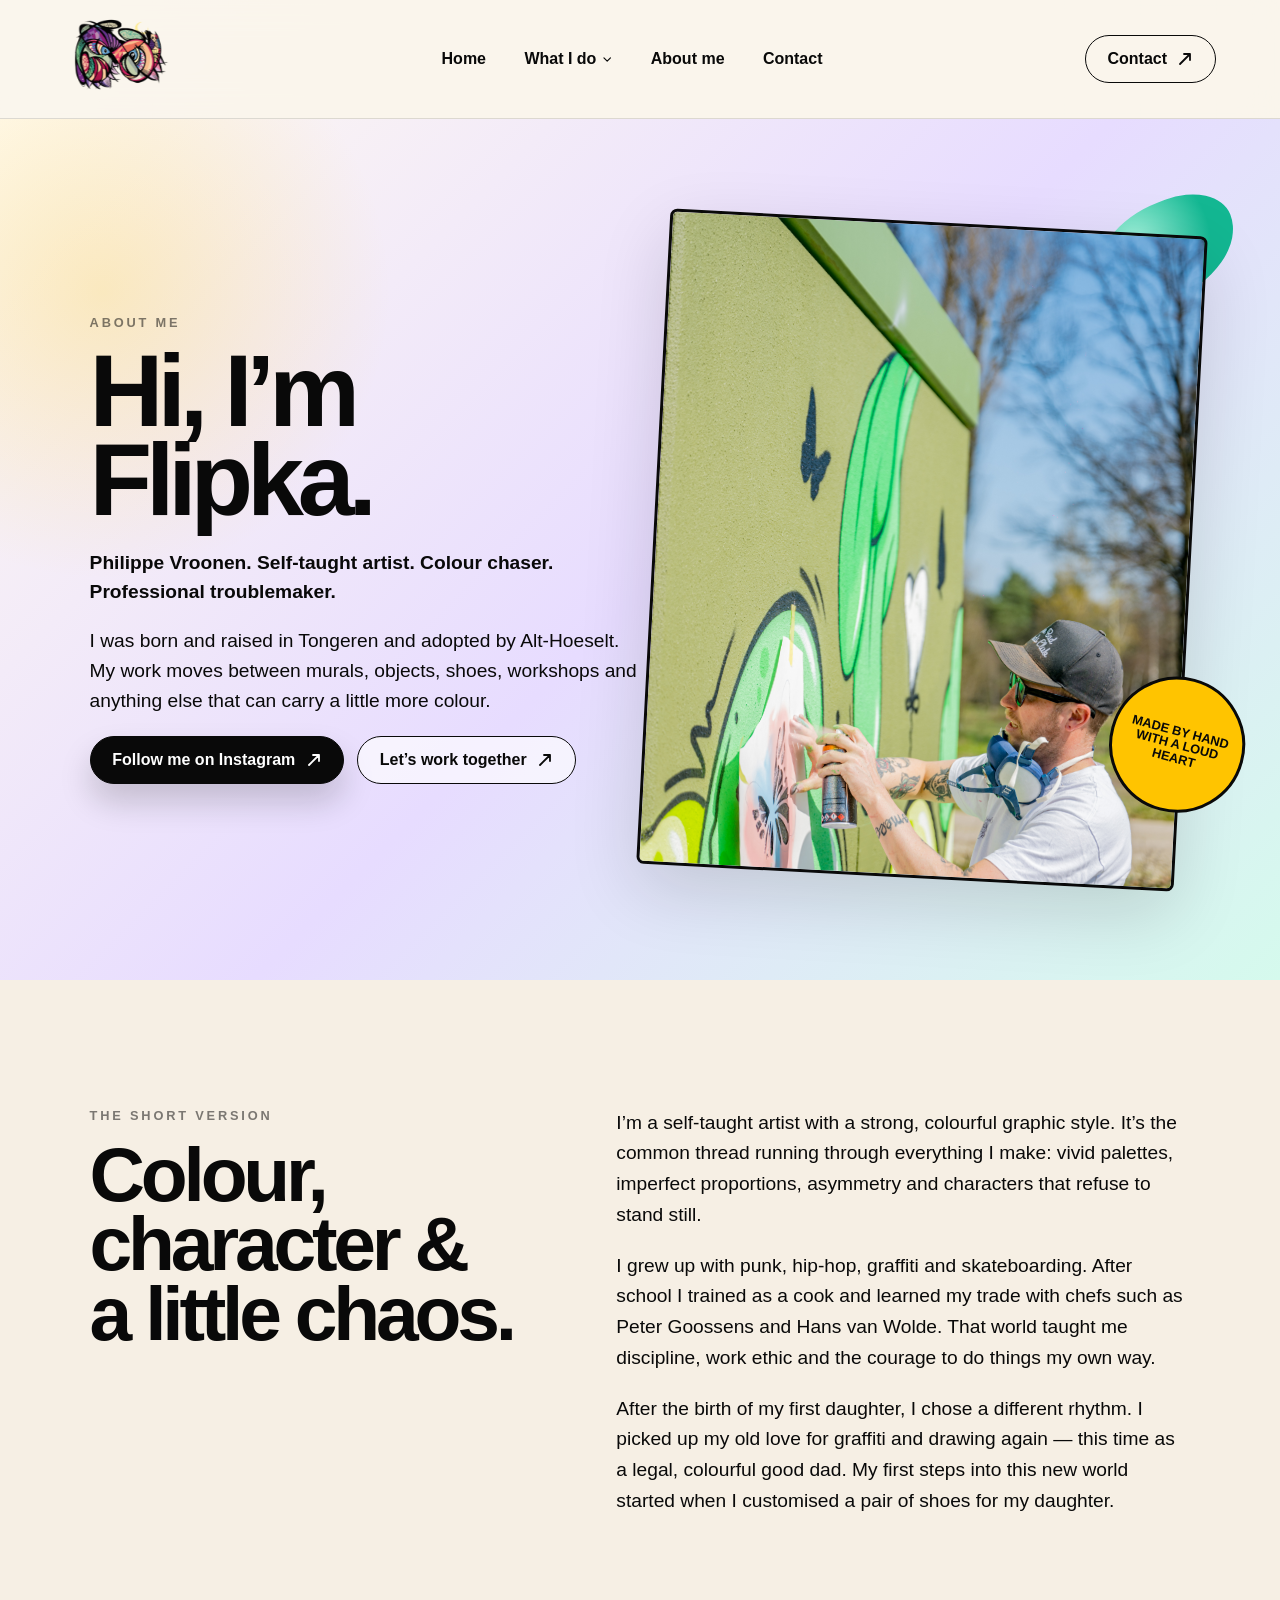
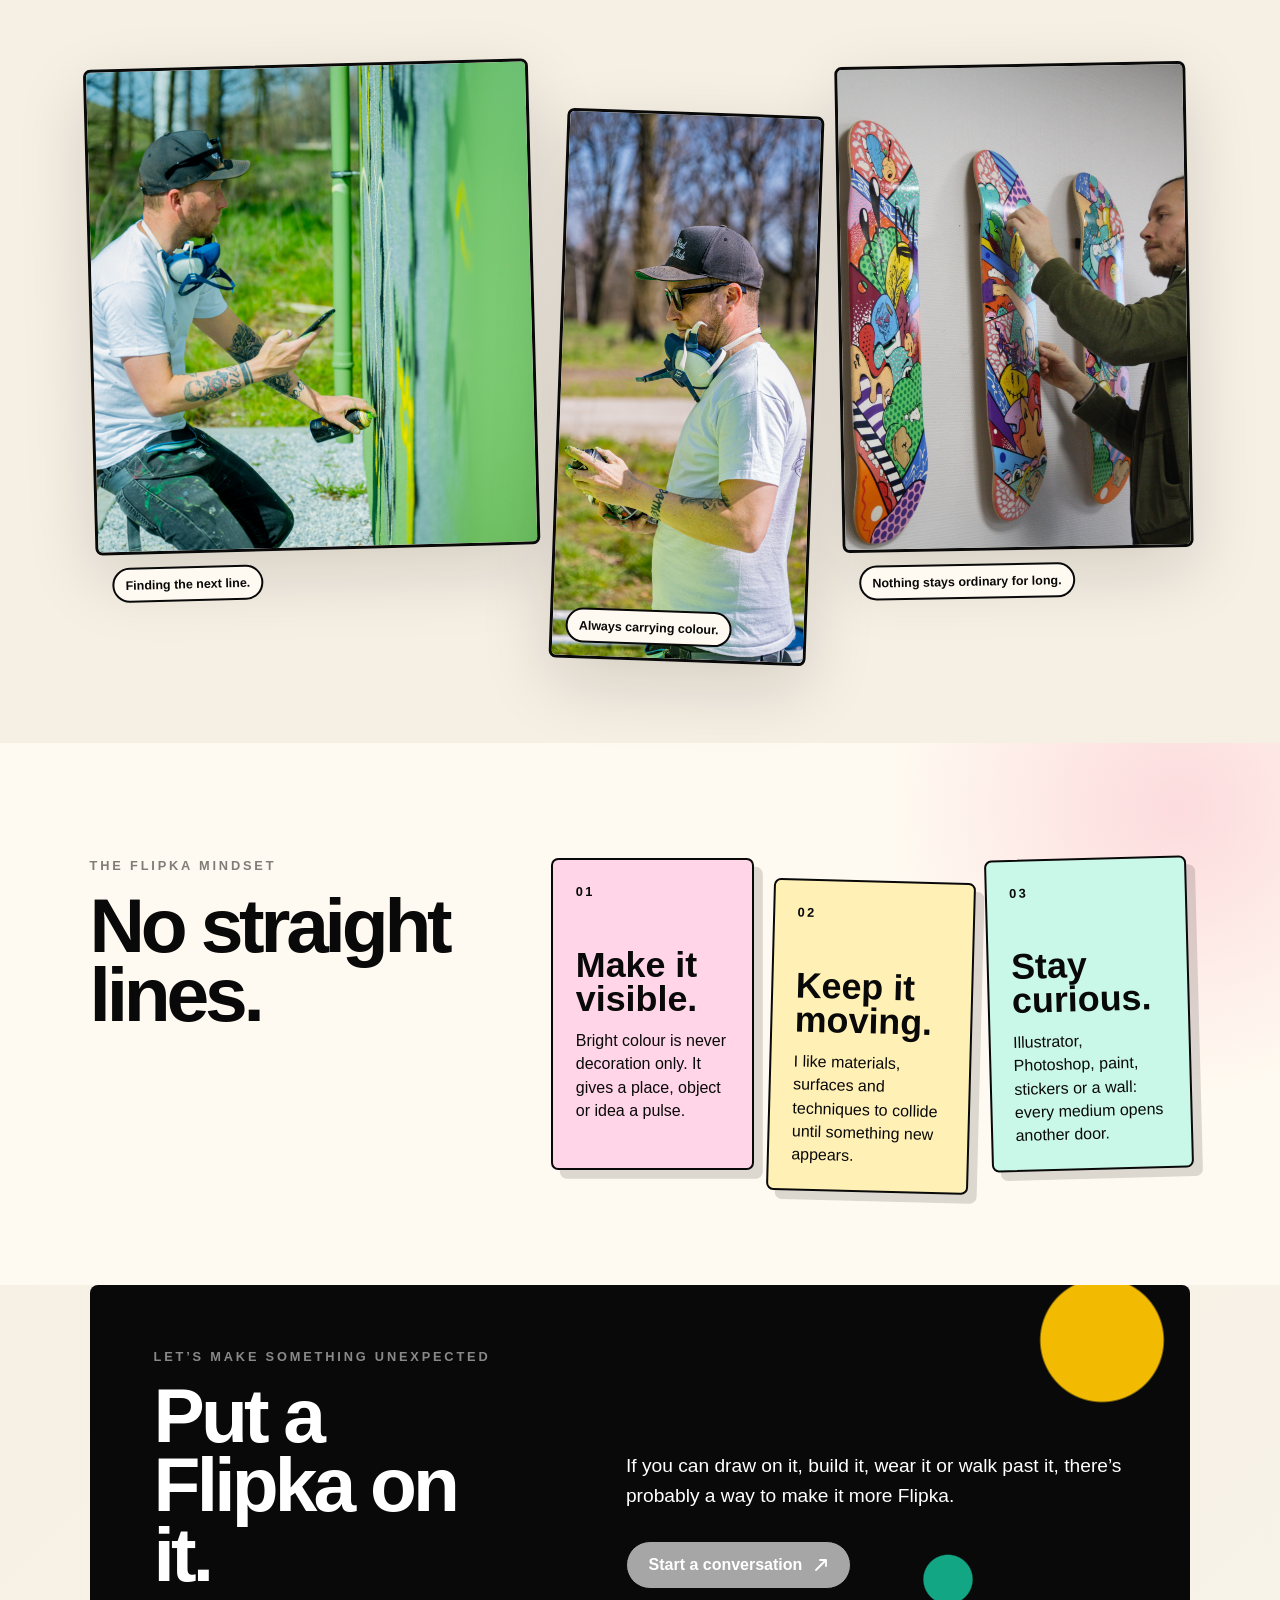
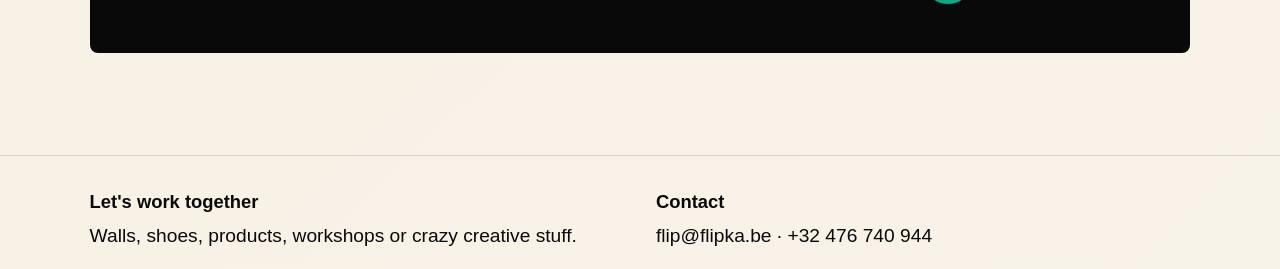
==== commit f4a5ba57: "Show full about hero image" ====
--- a/about-me.html
+++ b/about-me.html
@@ -5,7 +5,7 @@
     <meta name="viewport" content="width=device-width, initial-scale=1">
     <title>About me | Flipka</title>
     <link rel="icon" type="image/png" href="assets/flipka-favicon.png">
-    <link rel="stylesheet" href="styles.css?v=20261012-about-1">
+    <link rel="stylesheet" href="styles.css?v=20261012-about-2">
   </head>
   <body>
     <header class="site-header">
--- a/styles.css
+++ b/styles.css
@@ -1992,7 +1992,6 @@
   object-fit: cover;
   object-position: 57% center;
   box-shadow: var(--shadow);
-  clip-path: polygon(8% 0, 100% 0, 100% 94%, 0 100%, 0 10%);
 }
 
 .about-hero-sticker {
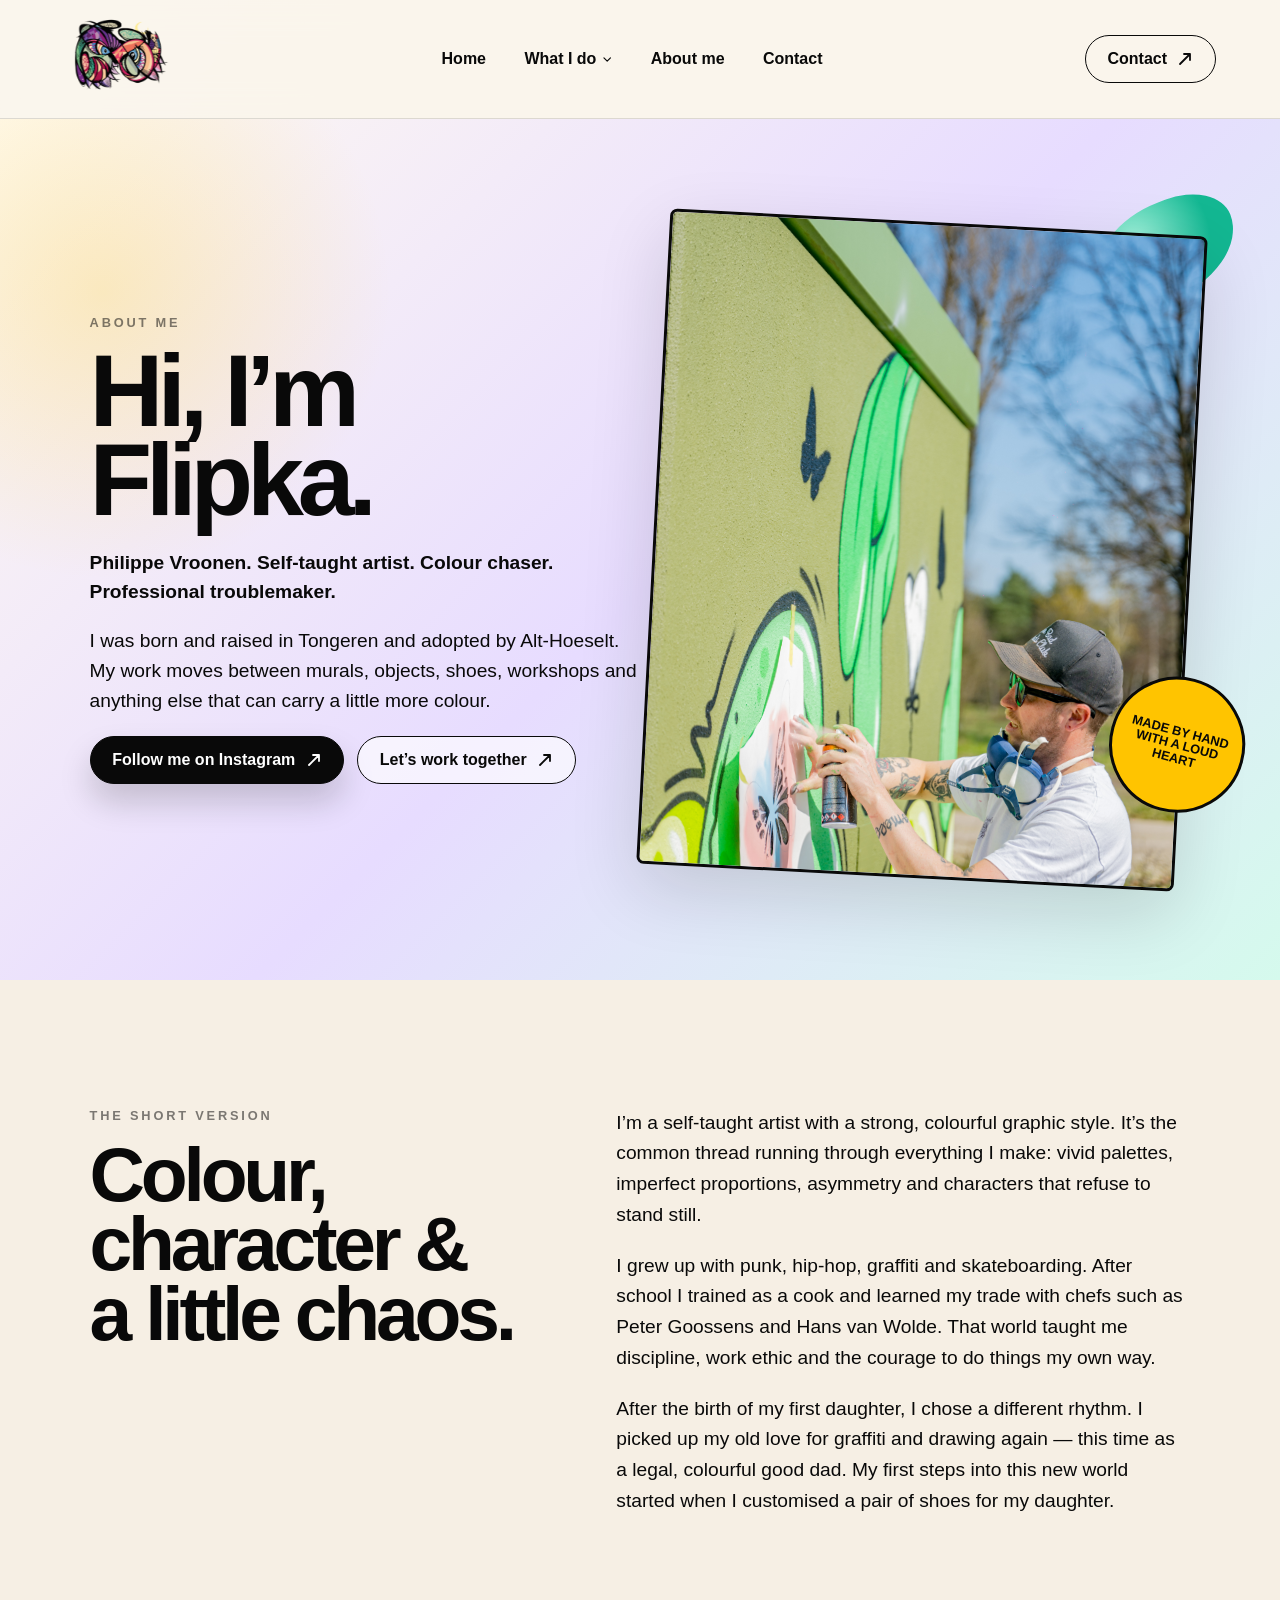
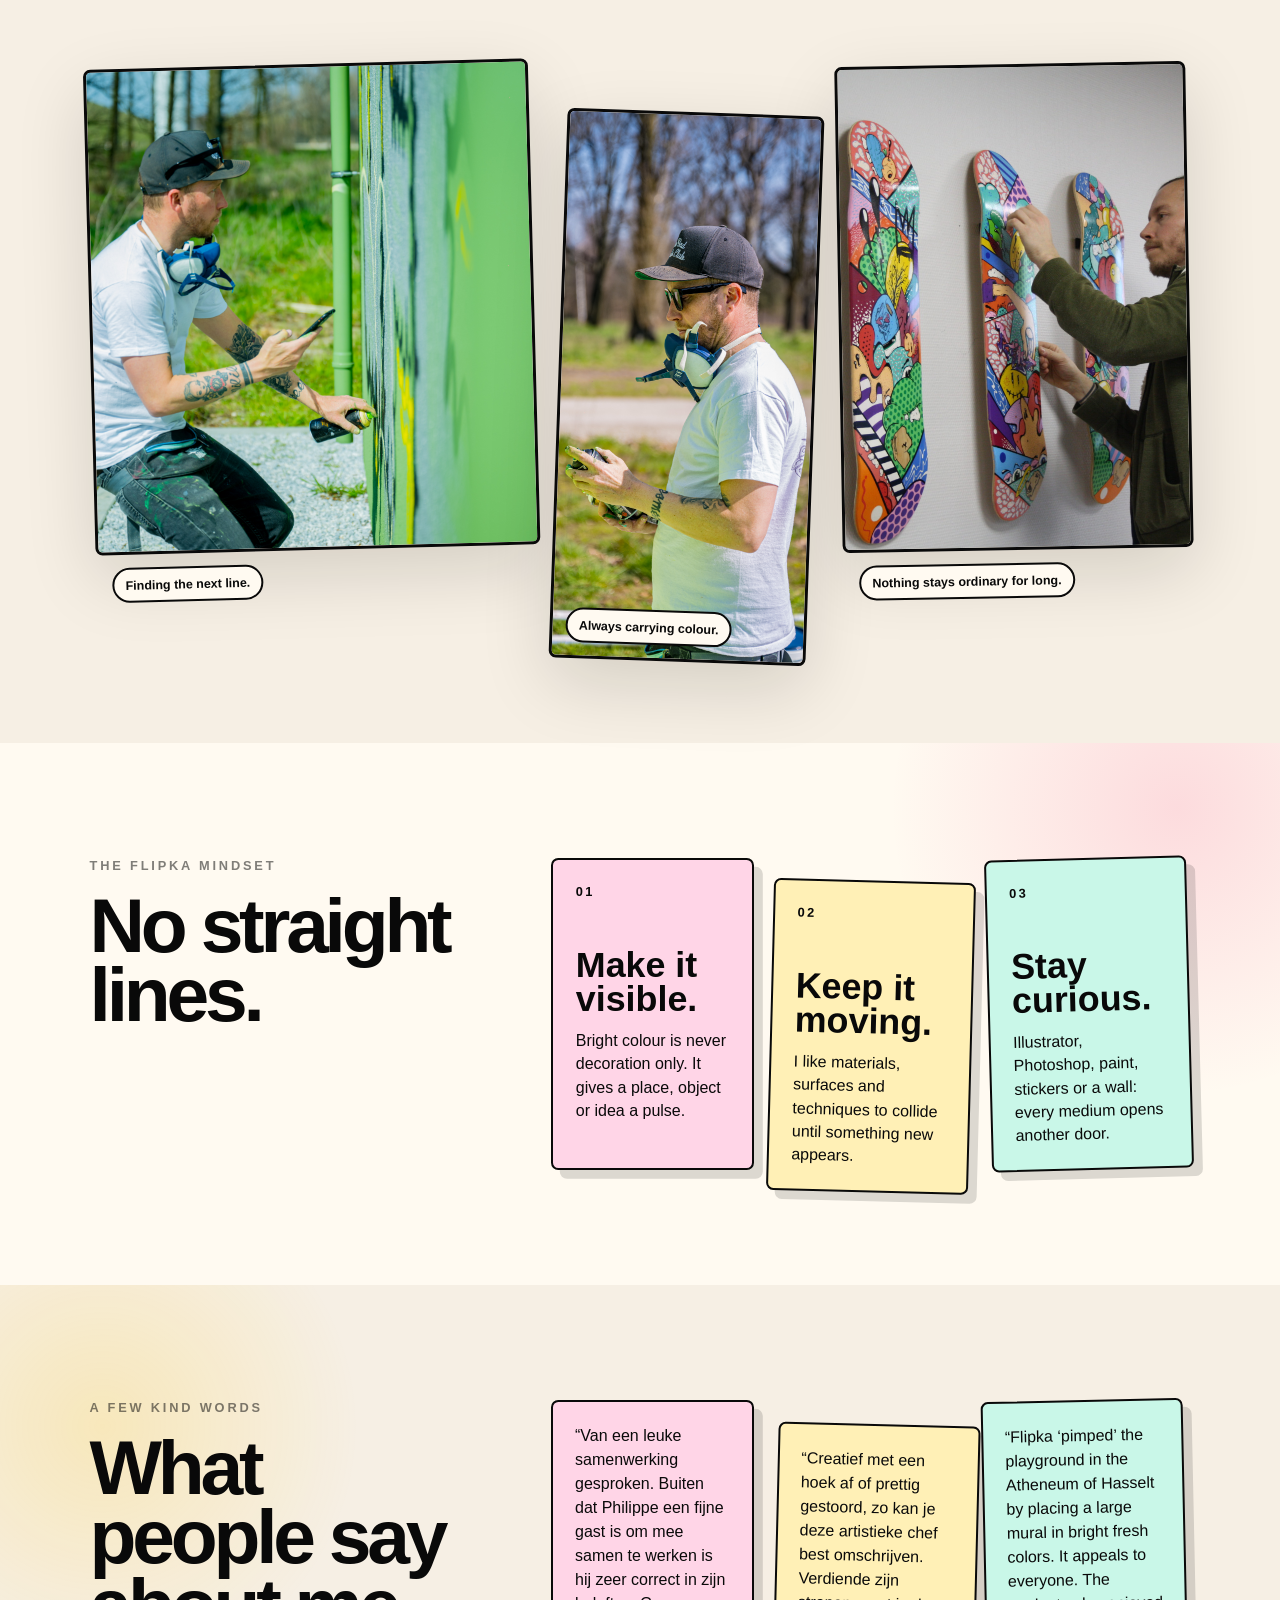
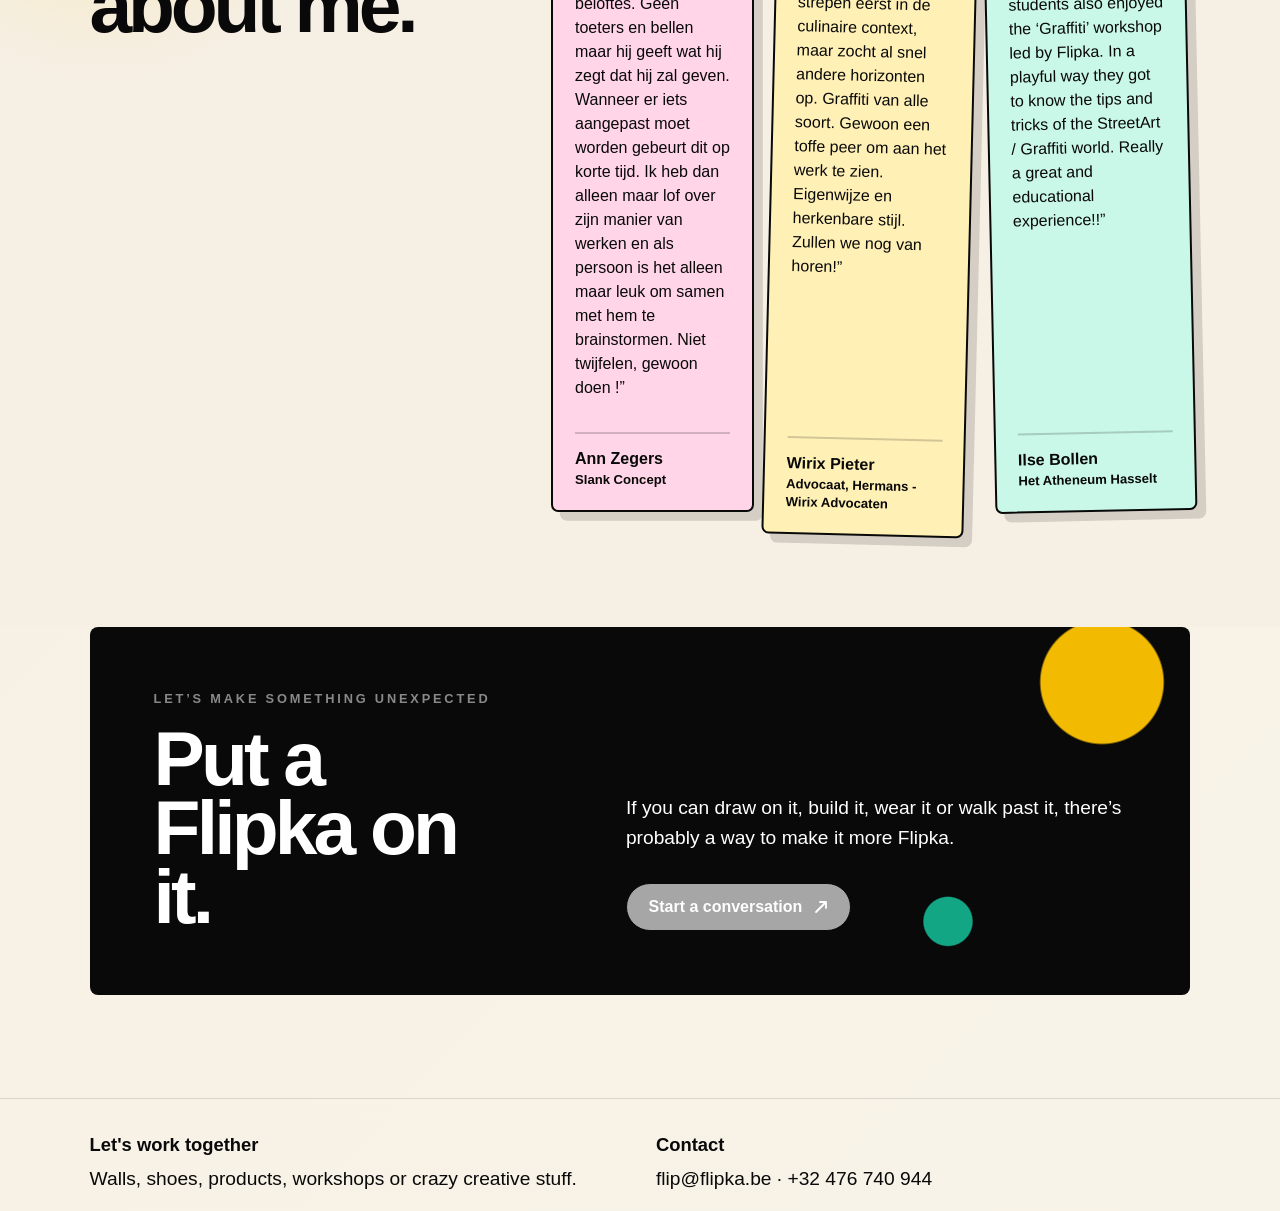
==== commit 452ad97f: "Add About me testimonials" ====
--- a/about-me.html
+++ b/about-me.html
@@ -5,7 +5,7 @@
     <meta name="viewport" content="width=device-width, initial-scale=1">
     <title>About me | Flipka</title>
     <link rel="icon" type="image/png" href="assets/flipka-favicon.png">
-    <link rel="stylesheet" href="styles.css?v=20261012-about-2">
+    <link rel="stylesheet" href="styles.css?v=20261012-about-3">
   </head>
   <body>
     <header class="site-header">
@@ -105,6 +105,27 @@
         </div>
       </section>
 
+      <section class="about-reviews" aria-labelledby="about-reviews-title">
+        <div class="about-reviews-intro">
+          <p class="eyebrow">A few kind words</p>
+          <h2 id="about-reviews-title">What people say about me.</h2>
+        </div>
+        <div class="about-review-grid">
+          <article class="about-review about-review-pink">
+            <blockquote>“Van een leuke samenwerking gesproken. Buiten dat Philippe een fijne gast is om mee samen te werken is hij zeer correct in zijn beloftes. Geen toeters en bellen maar hij geeft wat hij zegt dat hij zal geven. Wanneer er iets aangepast moet worden gebeurt dit op korte tijd. Ik heb dan alleen maar lof over zijn manier van werken en als persoon is het alleen maar leuk om samen met hem te brainstormen. Niet twijfelen, gewoon doen !”</blockquote>
+            <footer><strong>Ann Zegers</strong><span>Slank Concept</span></footer>
+          </article>
+          <article class="about-review about-review-yellow">
+            <blockquote>“Creatief met een hoek af of prettig gestoord, zo kan je deze artistieke chef best omschrijven. Verdiende zijn strepen eerst in de culinaire context, maar zocht al snel andere horizonten op. Graffiti van alle soort. Gewoon een toffe peer om aan het werk te zien. Eigenwijze en herkenbare stijl. Zullen we nog van horen!”</blockquote>
+            <footer><strong>Wirix Pieter</strong><span>Advocaat, Hermans - Wirix Advocaten</span></footer>
+          </article>
+          <article class="about-review about-review-green">
+            <blockquote>“Flipka ‘pimped’ the playground in the Atheneum of Hasselt by placing a large mural in bright fresh colors. It appeals to everyone. The students also enjoyed the ‘Graffiti’ workshop led by Flipka. In a playful way they got to know the tips and tricks of the StreetArt / Graffiti world. Really a great and educational experience!!”</blockquote>
+            <footer><strong>Ilse Bollen</strong><span>Het Atheneum Hasselt</span></footer>
+          </article>
+        </div>
+      </section>
+
       <section class="about-cta" aria-labelledby="about-cta-title">
         <div>
           <p class="eyebrow">Let’s make something unexpected</p>
--- a/styles.css
+++ b/styles.css
@@ -1912,6 +1912,179 @@
   color: var(--pink);
 }
 
+.contact-main {
+  overflow: clip;
+}
+
+.contact-hero {
+  position: relative;
+  display: grid;
+  grid-template-columns: minmax(0, 0.92fr) minmax(22rem, 0.78fr);
+  align-items: center;
+  gap: clamp(2rem, 8vw, 8rem);
+  min-height: clamp(38rem, 78vh, 52rem);
+  padding: clamp(3rem, 8vw, 8rem) clamp(1rem, 7vw, 8rem);
+  background:
+    radial-gradient(circle at 12% 18%, rgba(255, 196, 0, 0.35), transparent 17rem),
+    linear-gradient(135deg, #fffaf1 0%, #f0e3ff 48%, #d2f8ea 100%);
+}
+
+.contact-copy {
+  position: relative;
+  z-index: 2;
+  max-width: 42rem;
+}
+
+.contact-copy h1 {
+  max-width: 9ch;
+  font-size: clamp(4rem, 8vw, 8rem);
+  line-height: 0.87;
+  letter-spacing: -0.06em;
+}
+
+.contact-lead {
+  max-width: 35rem;
+  margin: 1.6rem 0 1.5rem;
+  font-size: clamp(1rem, 1.5vw, 1.2rem);
+  line-height: 1.55;
+}
+
+.contact-actions {
+  display: flex;
+  flex-wrap: wrap;
+  gap: 0.8rem;
+}
+
+.contact-scribble {
+  position: relative;
+  min-height: min(36rem, 52vw);
+  isolation: isolate;
+}
+
+.contact-scribble::before {
+  position: absolute;
+  inset: 7% 8% 9% 4%;
+  z-index: -1;
+  border: 3px solid var(--ink);
+  border-radius: 44% 56% 48% 52%;
+  background:
+    linear-gradient(135deg, rgba(255, 255, 255, 0.62), transparent 38%),
+    var(--purple);
+  box-shadow: var(--shadow);
+  content: "";
+  transform: rotate(-4deg);
+}
+
+.contact-scribble::after {
+  position: absolute;
+  right: 1%;
+  bottom: 5%;
+  width: 8rem;
+  height: 5rem;
+  border-radius: 58% 42% 38% 62%;
+  background: var(--orange);
+  content: "";
+  transform: rotate(18deg);
+}
+
+.contact-scribble-dot {
+  position: absolute;
+  display: block;
+  border: 2px solid var(--ink);
+  border-radius: 50%;
+}
+
+.contact-scribble-dot-pink {
+  top: 5%;
+  right: 5%;
+  width: 4.8rem;
+  height: 4.8rem;
+  background: var(--pink);
+  transform: rotate(14deg);
+}
+
+.contact-scribble-dot-yellow {
+  bottom: 8%;
+  left: 0;
+  width: 6rem;
+  height: 6rem;
+  background: var(--yellow);
+  transform: rotate(-18deg);
+}
+
+.contact-scribble-dot-green {
+  top: 34%;
+  right: 0;
+  width: 3rem;
+  height: 3rem;
+  background: var(--green);
+}
+
+.contact-details {
+  display: grid;
+  grid-template-columns: minmax(0, 0.72fr) minmax(0, 1.28fr);
+  gap: clamp(2rem, 8vw, 8rem);
+  padding: clamp(5rem, 9vw, 9rem) clamp(1rem, 7vw, 8rem);
+  background: var(--paper);
+}
+
+.contact-detail-intro h2 {
+  max-width: 8ch;
+  font-size: clamp(2.8rem, 6vw, 6rem);
+  line-height: 0.9;
+  letter-spacing: -0.055em;
+}
+
+.contact-detail-list {
+  display: grid;
+  gap: 1rem;
+}
+
+.contact-detail {
+  position: relative;
+  display: grid;
+  gap: 0.4rem;
+  min-height: 8rem;
+  padding: 1.35rem 4rem 1.35rem 1.5rem;
+  border: 2px solid var(--ink);
+  border-radius: 0.45rem;
+  background: var(--paper-strong);
+  box-shadow: 0.45rem 0.45rem 0 rgba(9, 9, 9, 0.12);
+  transition: transform 180ms ease, box-shadow 180ms ease;
+}
+
+.contact-detail:nth-child(1) { transform: rotate(-1.2deg); }
+.contact-detail:nth-child(2) { transform: translateX(1rem) rotate(1deg); }
+.contact-detail:nth-child(3) { transform: rotate(-0.7deg); }
+
+.contact-detail:hover {
+  box-shadow: 0.7rem 0.7rem 0 rgba(9, 9, 9, 0.16);
+  transform: translateY(-3px) rotate(-1deg);
+}
+
+.contact-detail:nth-child(2):hover { transform: translate(1rem, -3px) rotate(1deg); }
+
+.contact-detail-label {
+  font-size: 0.75rem;
+  font-weight: 900;
+  letter-spacing: 0.18em;
+  text-transform: uppercase;
+}
+
+.contact-detail strong {
+  font-size: clamp(1.25rem, 2.4vw, 2.2rem);
+}
+
+.contact-detail-arrow {
+  position: absolute;
+  top: 1.1rem;
+  right: 1.3rem;
+  font-size: 2rem;
+  line-height: 1;
+}
+
+.contact-detail-pink { background: #ffd5e7; }
+
 .about-page {
   overflow: clip;
 }
@@ -2157,6 +2330,71 @@
 .about-principle-pink { background: #ffd5e7; }
 .about-principle-yellow { background: #fff0b6; }
 .about-principle-green { background: #c9f7e8; }
+
+.about-reviews {
+  display: grid;
+  grid-template-columns: minmax(0, 0.72fr) minmax(0, 1.28fr);
+  gap: clamp(2rem, 8vw, 8rem);
+  padding: clamp(5rem, 9vw, 9rem) clamp(1rem, 7vw, 8rem);
+  background:
+    radial-gradient(circle at 8% 15%, rgba(255, 196, 0, 0.18), transparent 16rem),
+    var(--paper);
+}
+
+.about-reviews-intro h2 {
+  max-width: 9ch;
+  font-size: clamp(2.8rem, 6vw, 6rem);
+  line-height: 0.9;
+  letter-spacing: -0.055em;
+}
+
+.about-review-grid {
+  display: grid;
+  grid-template-columns: repeat(3, minmax(0, 1fr));
+  gap: 1rem;
+}
+
+.about-review {
+  display: flex;
+  min-height: 26rem;
+  flex-direction: column;
+  justify-content: space-between;
+  gap: 2rem;
+  padding: 1.35rem;
+  border: 2px solid var(--ink);
+  border-radius: 0.45rem;
+  box-shadow: 0.55rem 0.55rem 0 rgba(9, 9, 9, 0.14);
+}
+
+.about-review:nth-child(2) { transform: translateY(1.5rem) rotate(1.4deg); }
+.about-review:nth-child(3) { transform: rotate(-1.2deg); }
+
+.about-review blockquote {
+  margin: 0;
+  font-size: clamp(0.96rem, 1.25vw, 1.1rem);
+  line-height: 1.5;
+}
+
+.about-review footer {
+  display: grid;
+  gap: 0.2rem;
+  padding-top: 1rem;
+  border-top: 2px solid rgba(9, 9, 9, 0.18);
+}
+
+.about-review footer strong {
+  font-size: 1rem;
+}
+
+.about-review footer span {
+  font-size: 0.82rem;
+  font-weight: 700;
+  line-height: 1.35;
+}
+
+.about-review-pink { background: #ffd5e7; }
+.about-review-yellow { background: #fff0b6; }
+.about-review-green { background: #c9f7e8; }
 
 .about-cta {
   display: grid;
@@ -3514,7 +3752,10 @@
   .about-hero,
   .about-story,
   .about-principles,
+  .about-reviews,
   .about-cta,
+  .contact-hero,
+  .contact-details,
   .on-demand-hero,
   .on-demand-cta {
     grid-template-columns: 1fr;
@@ -3606,6 +3847,24 @@
   .about-hero-image {
     width: min(34rem, 100%);
     justify-self: center;
+  }
+
+  .contact-hero {
+    gap: 3rem;
+  }
+
+  .contact-scribble {
+    width: min(34rem, 100%);
+    min-height: 28rem;
+    justify-self: center;
+  }
+
+  .contact-details {
+    gap: 3rem;
+  }
+
+  .about-review-grid {
+    grid-template-columns: repeat(2, minmax(0, 1fr));
   }
 
   .on-demand-project-grid {
@@ -3721,6 +3980,48 @@
     font-size: 0.65rem;
   }
 
+  .contact-hero {
+    min-height: auto;
+    gap: 2.5rem;
+    padding-top: 2.5rem;
+    padding-bottom: 4rem;
+  }
+
+  .contact-copy h1 {
+    font-size: clamp(3.4rem, 17vw, 5.4rem);
+  }
+
+  .contact-actions {
+    align-items: stretch;
+    flex-direction: column;
+  }
+
+  .contact-actions .button {
+    width: 100%;
+  }
+
+  .contact-scribble {
+    min-height: 23rem;
+  }
+
+  .contact-details {
+    gap: 2.5rem;
+    padding-top: 4.5rem;
+    padding-bottom: 4.5rem;
+  }
+
+  .contact-detail-intro h2 {
+    font-size: clamp(2.4rem, 12vw, 4rem);
+  }
+
+  .contact-detail:nth-child(2) {
+    transform: rotate(1deg);
+  }
+
+  .contact-detail:nth-child(2):hover {
+    transform: translateY(-3px) rotate(1deg);
+  }
+
   .about-story {
     gap: 2rem;
     padding-top: 4.5rem;
@@ -3768,6 +4069,30 @@
 
   .about-principle:nth-child(2),
   .about-principle:nth-child(3) {
+    transform: none;
+  }
+
+  .about-reviews {
+    gap: 2rem;
+    padding-top: 4.5rem;
+    padding-bottom: 4.5rem;
+  }
+
+  .about-reviews-intro h2 {
+    font-size: clamp(2.4rem, 12vw, 4rem);
+  }
+
+  .about-review-grid {
+    grid-template-columns: 1fr;
+    gap: 1.2rem;
+  }
+
+  .about-review {
+    min-height: 0;
+  }
+
+  .about-review:nth-child(2),
+  .about-review:nth-child(3) {
     transform: none;
   }
 
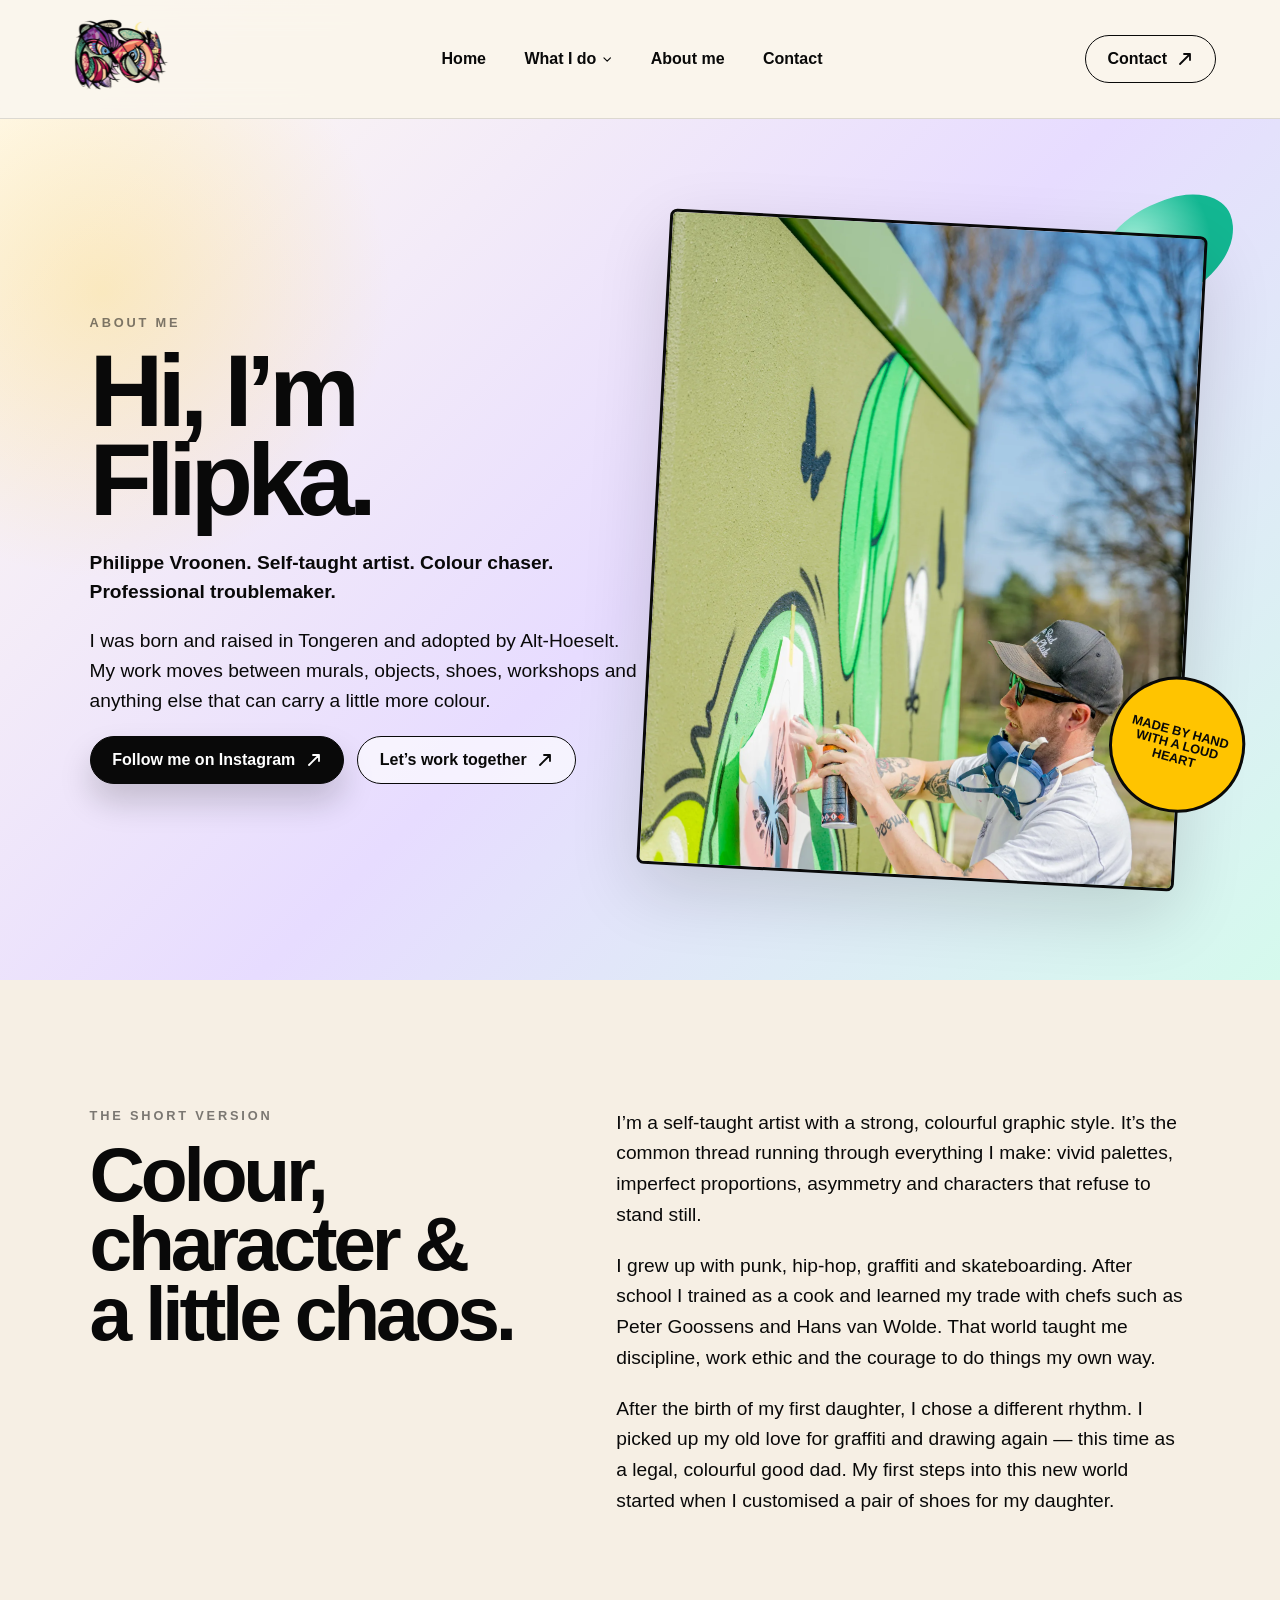
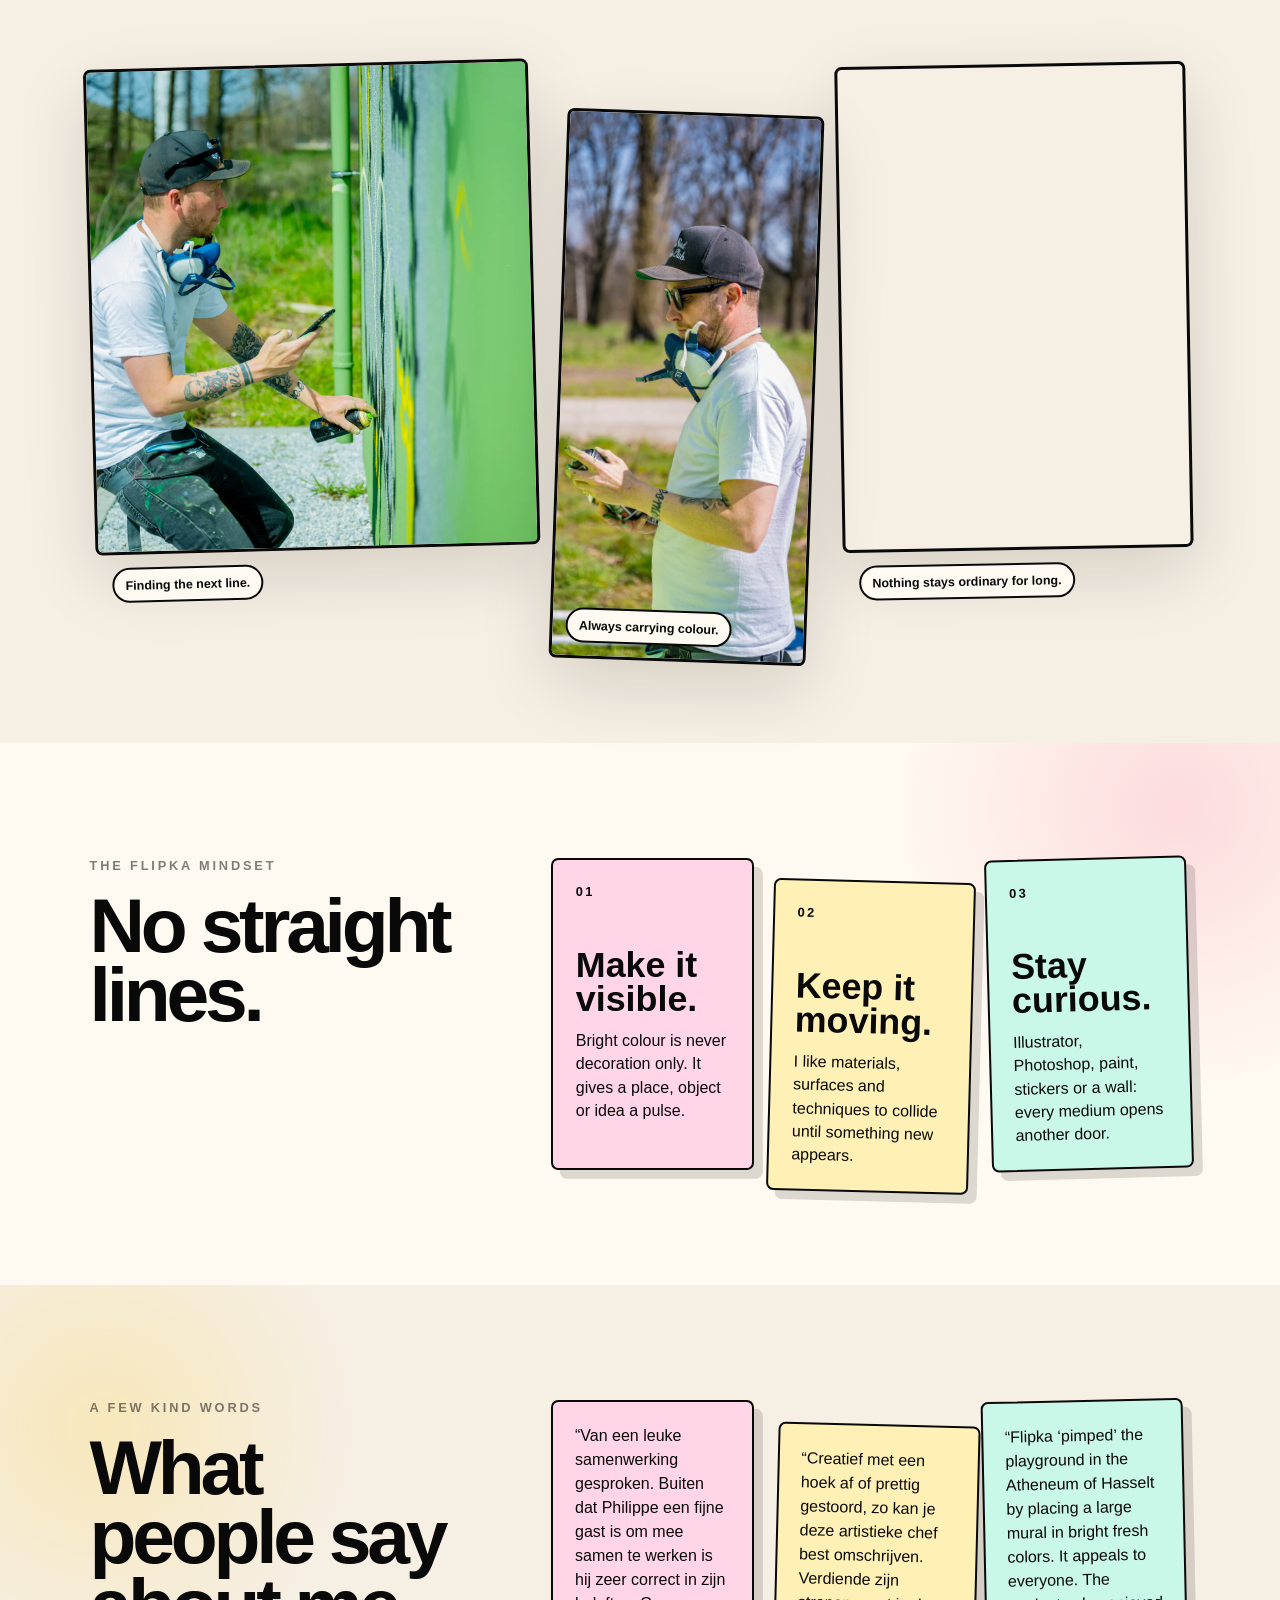
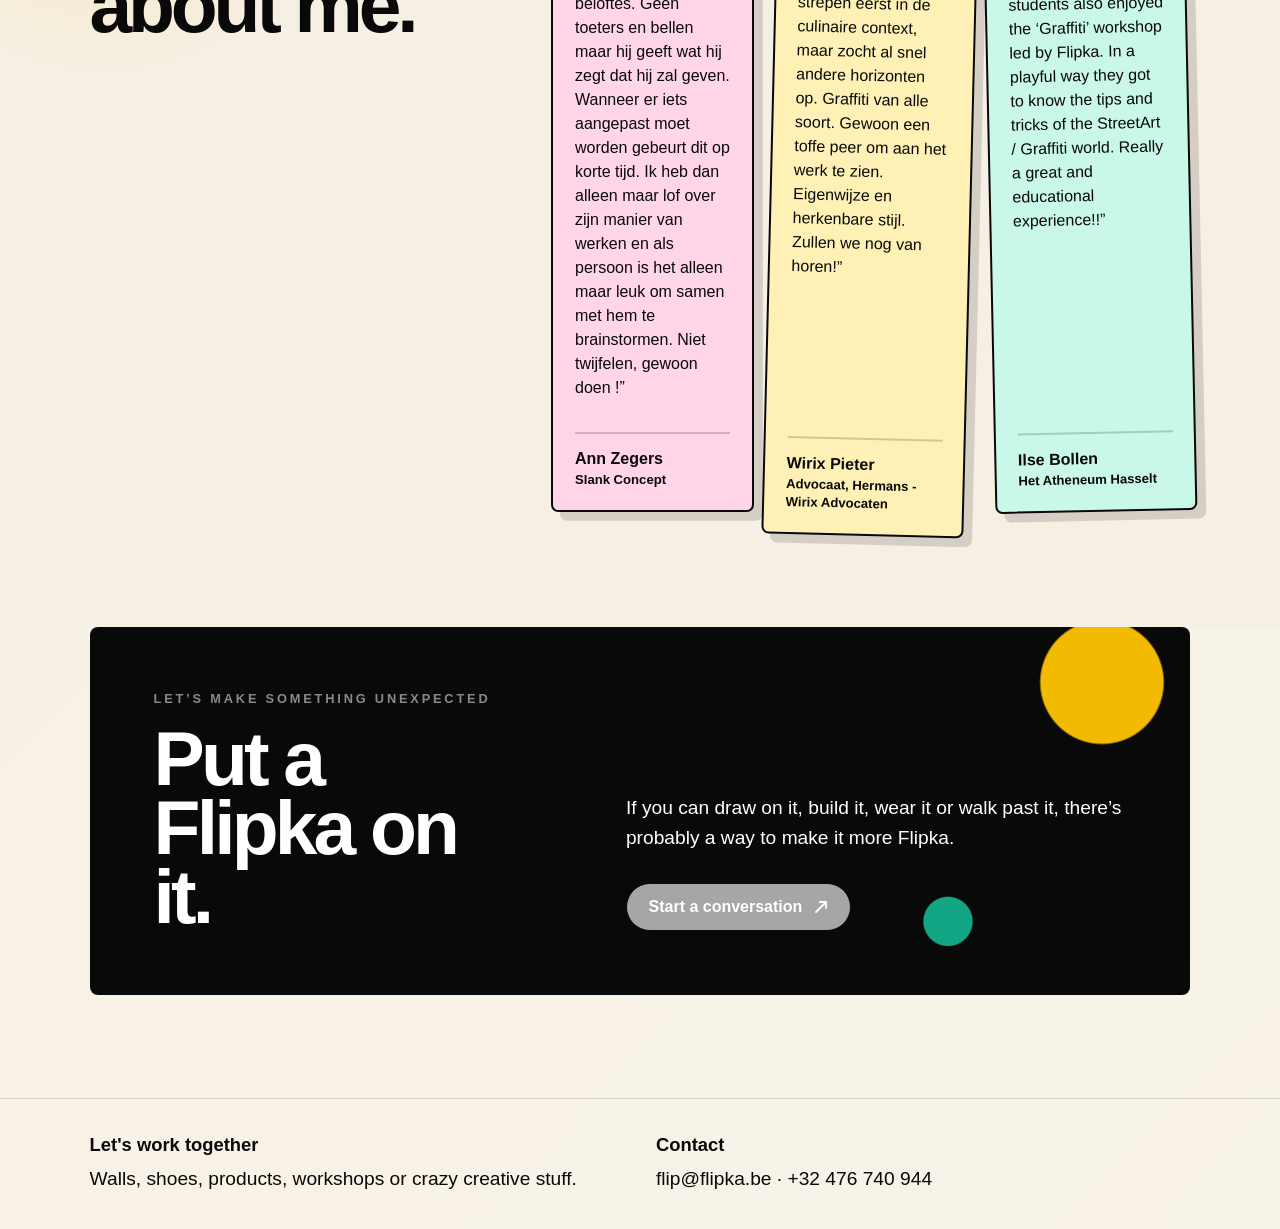
==== commit 2869ab77: "Optimize responsive media loading" ====
--- a/about-me.html
+++ b/about-me.html
@@ -5,12 +5,12 @@
     <meta name="viewport" content="width=device-width, initial-scale=1">
     <title>About me | Flipka</title>
     <link rel="icon" type="image/png" href="assets/flipka-favicon.png">
-    <link rel="stylesheet" href="styles.css?v=20261012-about-3">
+    <link rel="stylesheet" href="styles.css?v=20261012-media-1">
   </head>
   <body>
     <header class="site-header">
       <a class="brand" href="index.html" aria-label="Flipka home">
-        <img src="assets/flipka-logo-color.png" alt="Flipka">
+        <img src="assets/optimized/flipka-logo-color.webp" alt="Flipka" decoding="async" fetchpriority="high">
       </a>
       <button class="menu-toggle" type="button" aria-label="Open navigation" aria-expanded="false">
         <span></span>
@@ -49,7 +49,7 @@
           </div>
         </div>
         <figure class="about-hero-image">
-          <img src="assets/about-mural-spray.jpg" alt="Flipka painting a colourful mural outdoors">
+          <img src="assets/optimized/about-mural-spray.webp" alt="Flipka painting a colourful mural outdoors" decoding="async" loading="eager" fetchpriority="high">
           <span class="about-hero-sticker">made by hand<br>with a loud heart</span>
         </figure>
       </section>
@@ -68,15 +68,15 @@
 
       <section class="about-photo-grid" aria-label="Flipka at work">
         <figure class="about-photo about-photo-detail">
-          <img src="assets/about-mural-detail.jpg" alt="Flipka working on a green mural">
+          <img src="assets/optimized/about-mural-detail.webp" alt="Flipka working on a green mural" decoding="async" loading="lazy">
           <figcaption>Finding the next line.</figcaption>
         </figure>
         <figure class="about-photo about-photo-portrait">
-          <img src="assets/about-flipka-portrait.jpg" alt="Portrait of Flipka with spray paint">
+          <img src="assets/optimized/about-flipka-portrait.webp" alt="Portrait of Flipka with spray paint" decoding="async" loading="lazy">
           <figcaption>Always carrying colour.</figcaption>
         </figure>
         <figure class="about-photo about-photo-skateboards">
-          <img src="assets/about-skateboards.png" alt="Flipka checking a colourful skateboard installation">
+          <img src="assets/optimized/about-skateboards.webp" alt="Flipka checking a colourful skateboard installation" decoding="async" loading="lazy">
           <figcaption>Nothing stays ordinary for long.</figcaption>
         </figure>
       </section>
--- a/styles.css
+++ b/styles.css
@@ -542,6 +542,10 @@
   margin-top: calc(-1 * clamp(1rem, 3vw, 2rem));
   object-fit: contain;
   object-position: center;
+}
+
+.workshop-banner-mobile {
+  display: none;
 }
 
 .workshop-hero {
@@ -2079,8 +2083,16 @@
   position: absolute;
   top: 1.1rem;
   right: 1.3rem;
-  font-size: 2rem;
-  line-height: 1;
+  width: 1.35rem;
+  height: 1.35rem;
+}
+
+.contact-detail-arrow path {
+  fill: none;
+  stroke: currentColor;
+  stroke-linecap: round;
+  stroke-linejoin: round;
+  stroke-width: 1.8;
 }
 
 .contact-detail-pink { background: #ffd5e7; }
@@ -4204,9 +4216,20 @@
   }
 
   .shoes-hero-image {
-    right: -16%;
-    bottom: 2%;
-    width: 124%;
+    right: 50%;
+    bottom: 50%;
+    width: 104%;
+    transform: translate(50%, 50%) rotate(-5deg);
+  }
+
+  .workshop-banner-video {
+    display: none;
+  }
+
+  .workshop-banner-mobile {
+    display: block;
+    width: 100%;
+    height: auto;
   }
 
   .shoes-offer {
